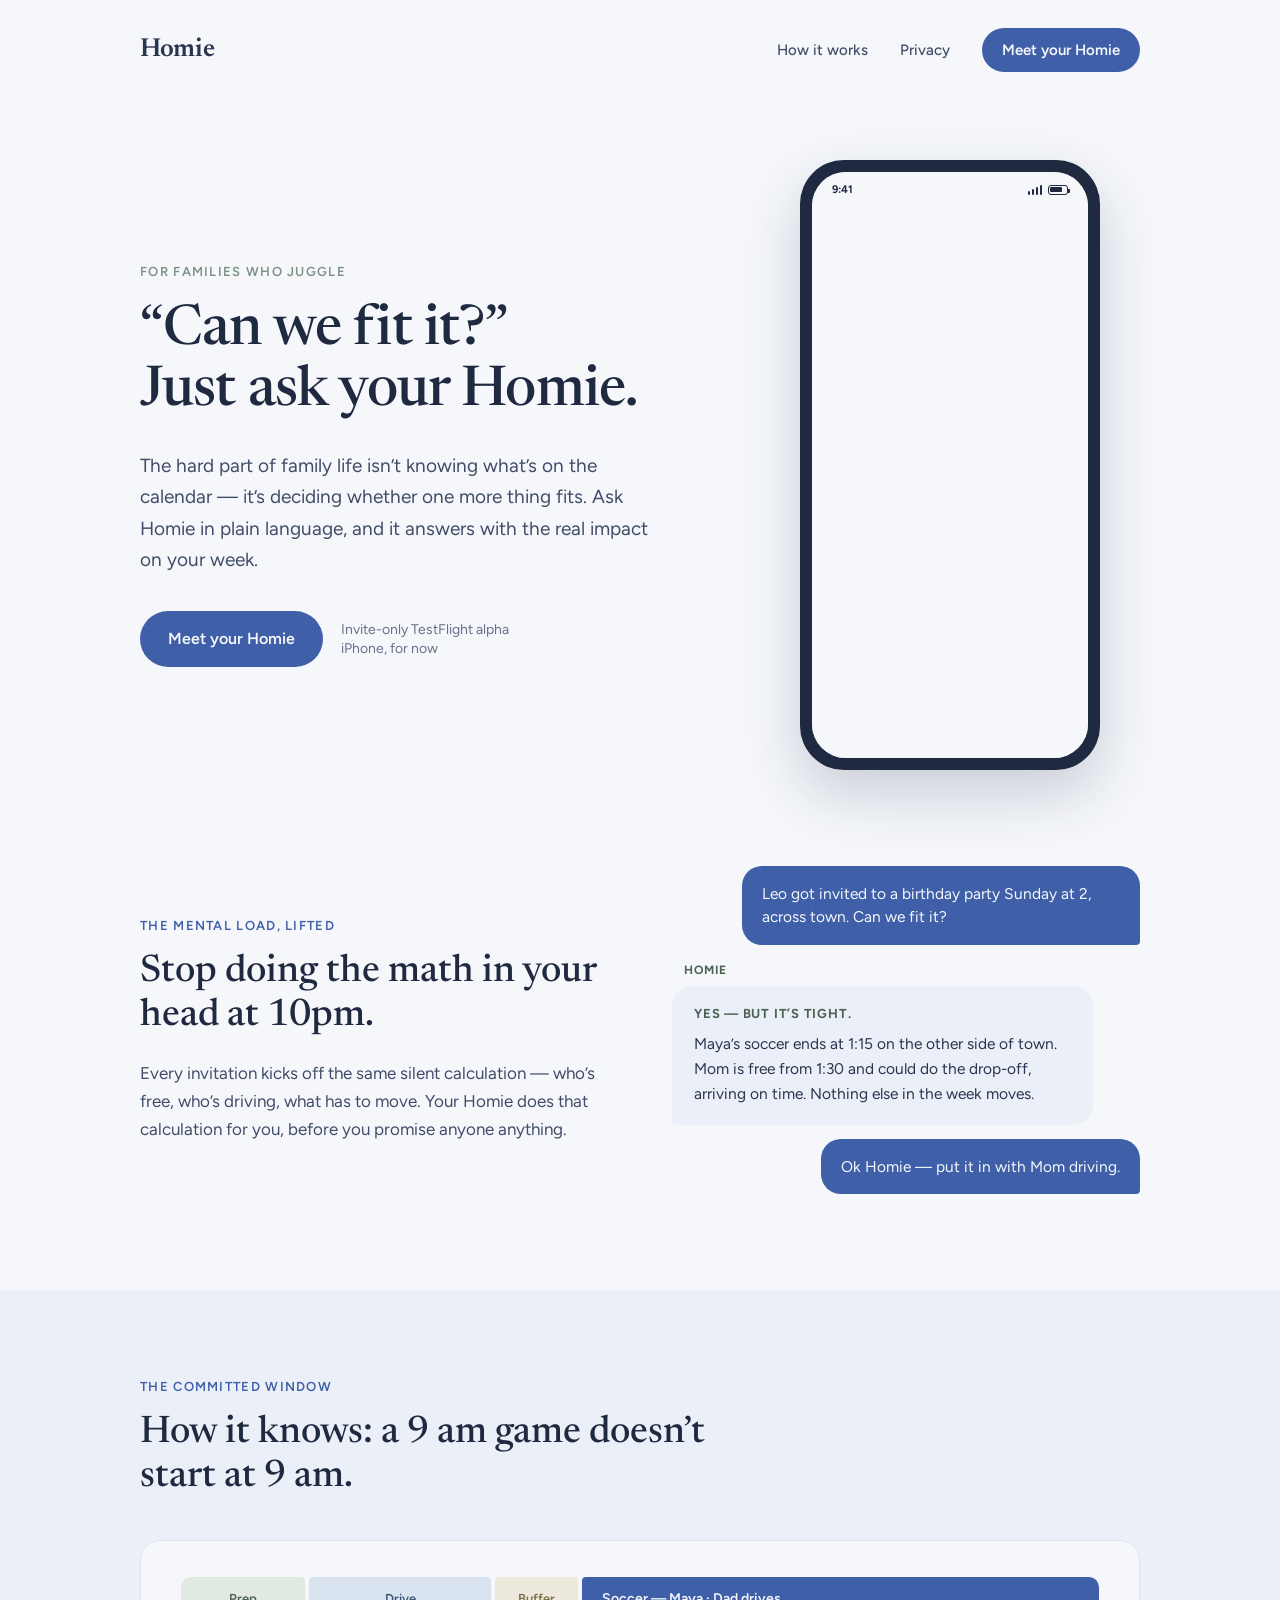
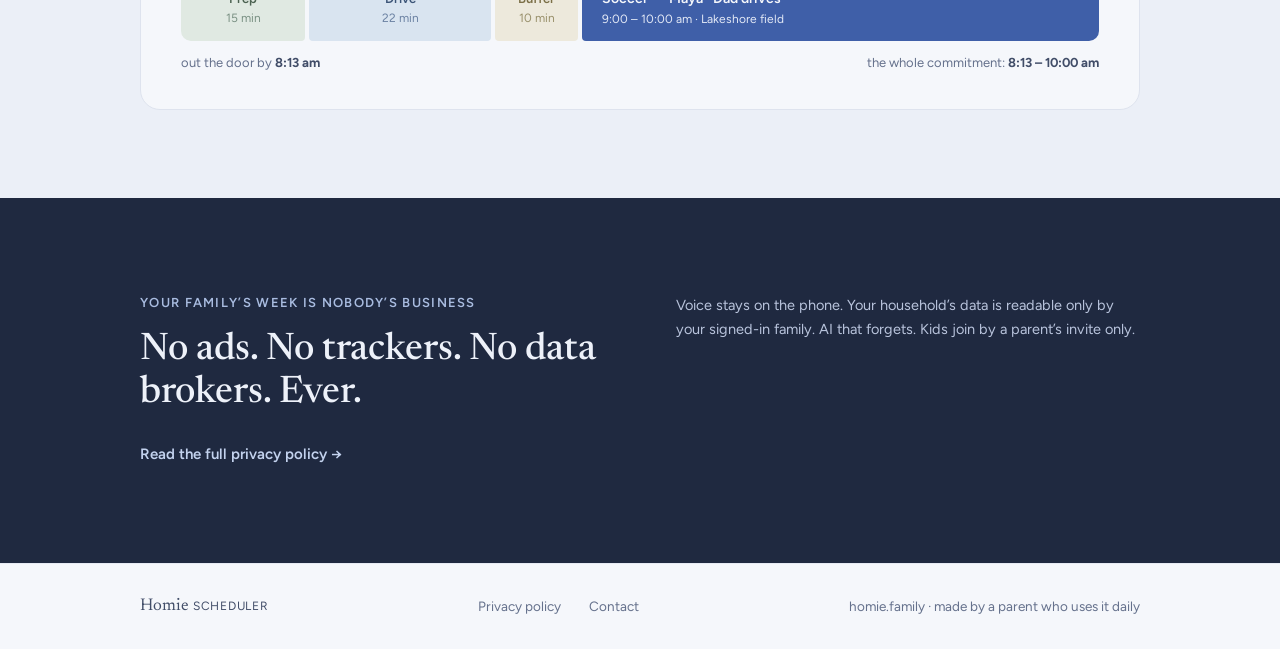
==== index.html @ c9058cca "Wordmark just 'Homie'; committed-window times get am + natural copy Co-Authored-By: Claude Fable 5 <" ====
<!DOCTYPE html>
<html lang="en">
<head>
<meta charset="utf-8">
<meta name="viewport" content="width=device-width, initial-scale=1">
<title>Homie Scheduler — the family calendar that knows how long it actually takes</title>
<meta name="description" content="Homie turns 'soccer Saturday 9am' into the whole commitment — prep, travel, arrival — and answers 'can we fit it?' before you promise. Just ask your Homie. Invite-only iPhone alpha.">
<meta property="og:type" content="website">
<meta property="og:url" content="https://homie.family/">
<meta property="og:title" content="Homie Scheduler — the family calendar that knows how long it actually takes">
<meta property="og:description" content="Just ask your Homie 'can we fit it?' in plain language and get the real impact on your week. No ads, no trackers — a family scheduler built by a parent who uses it daily.">
<meta property="og:site_name" content="Homie Scheduler">
<meta name="twitter:card" content="summary">
<link rel="stylesheet" href="styles.css">
</head>
<body>

<nav class="wrap nav">
  <div class="wordmark"><span class="homie">Homie</span></div>
  <div class="nav-links">
    <a class="nav-anchor" href="#how">How it works</a>
    <a class="nav-anchor" href="#privacy">Privacy</a>
    <!-- INVITE-CTA: when the public TestFlight link exists, swap this href
         and the hero's (2 total) for the TestFlight URL. -->
    <a class="btn sm" href="mailto:homie.family@protonmail.com?subject=Homie%20Scheduler%20invite%20request">Meet your Homie</a>
  </div>
</nav>

<header class="wrap hero">
  <div>
    <p class="eyebrow">For families who juggle</p>
    <h1>“Can we fit it?”<br>Just ask your Homie.</h1>
    <p class="lead">The hard part of family life isn’t knowing what’s on the calendar — it’s deciding whether one more thing fits. Ask Homie in plain language, and it answers with the real impact on your week.</p>
    <div class="cta-row">
      <!-- INVITE-CTA -->
      <a class="btn" href="mailto:homie.family@protonmail.com?subject=Homie%20Scheduler%20invite%20request">Meet your Homie</a>
      <span class="cta-note">Invite-only TestFlight alpha<br>iPhone, for now</span>
    </div>
  </div>
  <div class="phone-slot">
    <div class="phone">
      <div class="phone-screen">
        <div class="app-mock walk" role="img" aria-label="A short looping walkthrough of the Homie app: scrolling the week's plans, spotting a conflict where two kids need an adult at the same time and reassigning coverage, then asking &ldquo;can we fit it?&rdquo; and getting a yes with the two changes it would take.">
          <div class="am-status">
            <span>9:41</span>
            <span class="am-status-right">
              <span class="am-sig"><i></i><i></i><i></i><i></i></span>
              <span class="am-batt"></span>
            </span>
          </div>

          <div class="am-stage">
            <!-- Screen 1 · Plans · scroll the week -->
            <div class="am-screen s1">
              <div class="am-header">Plans</div>
              <div class="am-roster">
                <span class="am-chip all">All</span>
                <span class="am-chip" style="background:var(--terra-600)">Ma</span>
                <span class="am-chip" style="background:var(--sand-600)">Le</span>
                <span class="am-chip" style="background:var(--sky-600)">Mo</span>
                <span class="am-chip" style="background:var(--sage-600)">Da</span>
              </div>
              <div class="am-tabs">
                <span class="am-tab on">Agenda</span>
                <span class="am-tab">Lanes</span>
                <span class="am-tab">Week</span>
                <span class="am-tab">Month</span>
              </div>
              <div class="am-feed">
                <div class="am-scroll">
                  <div class="am-day">SAT · TODAY</div>
                  <span class="am-pill">Dad free 8:00 – 12:00</span>
                  <div class="am-card">
                    <div class="am-card-top">
                      <span class="am-card-title">Soccer — Maya</span>
                      <span class="am-must">MUST</span>
                    </div>
                    <div class="am-meta">9:00 – 10:00 AM · Lakeshore field · Dad drives</div>
                    <div class="am-winbar"><i class="s-pre"></i><i class="s-drv"></i><i class="s-buf"></i><i class="s-evt"></i></div>
                    <div class="am-wintimes"><span>8:13</span><span>10:00</span></div>
                    <div class="am-leave">Leave <strong>8:13</strong> · 22 min drive · arrive by 8:45</div>
                  </div>
                  <div class="am-ev"><span class="t">4:00 PM</span><span class="n">Piano — Leo</span></div>
                  <div class="am-day">SUN</div>
                  <div class="am-ev"><span class="t">10:00 AM</span><span class="n">Farmers market</span></div>
                  <div class="am-ev"><span class="t">6:00 PM</span><span class="n">Family dinner</span></div>
                  <div class="am-day">MON</div>
                  <div class="am-ev"><span class="t">3:30 PM</span><span class="n">Dentist — Maya</span></div>
                  <div class="am-ev"><span class="t">5:30 PM</span><span class="n">Swim — Leo</span></div>
                  <div class="am-day">TUE</div>
                  <div class="am-ev"><span class="t">8:00 AM</span><span class="n">Early drop-off — Leo</span></div>
                  <div class="am-ev"><span class="t">7:00 PM</span><span class="n">Book club — Mom</span></div>
                  <div class="am-day">WED</div>
                  <div class="am-ev"><span class="t">4:30 PM</span><span class="n">Guitar — Maya</span></div>
                </div>
              </div>
              <div class="am-nav">
                <div class="am-navitem on"><span class="ic">▦</span>Plans</div>
                <div class="am-navitem"><span class="ic">◴</span>Schedule</div>
                <div class="am-navitem"><span class="ic">⌂</span>Home</div>
              </div>
            </div>

            <!-- Screen 2 · Plans · conflict resolution -->
            <div class="am-screen s2">
              <div class="am-header">Plans</div>
              <div class="am-roster">
                <span class="am-chip all">All</span>
                <span class="am-chip" style="background:var(--terra-600)">Ma</span>
                <span class="am-chip" style="background:var(--sand-600)">Le</span>
                <span class="am-chip" style="background:var(--sky-600)">Mo</span>
                <span class="am-chip" style="background:var(--sage-600)">Da</span>
              </div>
              <div class="am-tabs">
                <span class="am-tab on">Agenda</span>
                <span class="am-tab">Lanes</span>
                <span class="am-tab">Week</span>
                <span class="am-tab">Month</span>
              </div>
              <div class="am-feed">
                <div class="am-day">MON</div>
                <div class="am-conflict">
                  <div class="amc-row">
                    <span class="amc-head">⚠ 1 conflict</span>
                    <span class="amc-kind">Not enough adults</span>
                  </div>
                  <div class="amc-sub">
                    <span class="amc-dots"><i style="background:var(--terra-600)"></i><i style="background:var(--sand-600)"></i></span>
                    <span class="amc-time">3:30 – 4:30 PM</span>
                    <span class="amc-chev">›</span>
                  </div>
                  <div class="fb">
                    <div class="fb-item">
                      <div class="fb-name"><i class="fb-dot" style="background:var(--terra-600)"></i>Dentist · Maya<span class="fb-t">3:30–4:30</span></div>
                      <div class="fb-track"><i class="fb-prep"></i><i class="fb-trav"></i><i class="fb-evt"></i><i class="fb-sp"></i><span class="fb-band"></span></div>
                    </div>
                    <div class="fb-item">
                      <div class="fb-name"><i class="fb-dot" style="background:var(--sand-600)"></i>Swim · Leo<span class="fb-t">3:30–4:30</span></div>
                      <div class="fb-track"><i class="fb-prep"></i><i class="fb-trav"></i><i class="fb-evt"></i><i class="fb-sp"></i><span class="fb-band"></span></div>
                    </div>
                    <div class="fb-legend">
                      <span><i class="k k-prep"></i>prep</span>
                      <span><i class="k k-trav"></i>travel</span>
                      <span><i class="k k-evt"></i>event</span>
                      <span><i class="k k-ovl"></i>overlap</span>
                    </div>
                  </div>
                </div>
              </div>
              <div class="am-nav">
                <div class="am-navitem on"><span class="ic">▦</span>Plans</div>
                <div class="am-navitem"><span class="ic">◴</span>Schedule</div>
                <div class="am-navitem"><span class="ic">⌂</span>Home</div>
              </div>
              <!-- resolution sheet slides up over the day -->
              <div class="am-dim"></div>
              <div class="am-sheet">
                <div class="ash-grip"></div>
                <div class="ash-dots"><i style="background:var(--terra-600)"></i><i style="background:var(--sand-600)"></i></div>
                <div class="ash-title">No adult free for Leo</div>
                <div class="ash-sub">Dentist + Swim · 3:30 PM – 4:30 PM</div>
                <div class="ash-cov">“Swim” covered by</div>
                <div class="ash-chips">
                  <span class="ash-chip chosen">Mom</span>
                  <span class="ash-chip">Dad</span>
                  <span class="ash-chip">Extra help</span>
                </div>
              </div>
            </div>

            <!-- Screen 3 · Schedule · can we fit it? -->
            <div class="am-screen s3">
              <div class="am-header">Schedule</div>
              <div class="am-feed am-ask">
                <div class="ask-quote">“Can we fit camping Aug 12–15?”</div>
                <div class="ask-check ac1">
                  <div class="ask-kicker">Here’s what I’m checking</div>
                  <div class="ask-line"><span class="ai">🗓</span> Wed, Aug 12 – Sat, Aug 15 · 4 days</div>
                  <div class="ask-line"><span class="ai">👤</span> Whole family</div>
                  <div class="ask-line"><span class="ai">📍</span> Pinewood campground</div>
                </div>
                <div class="ask-verdict ac2">
                  <div class="ask-vhead">Can we fit this?</div>
                  <div class="ask-vans">Yes — if 2 things give</div>
                  <div class="ask-r">
                    <span class="ask-rl">⚠ Swim — Leo · Thu</span>
                    <span class="ask-c chosen">Skip it Thu</span>
                  </div>
                  <div class="ask-r">
                    <span class="ask-rl">⚠ Dentist — Maya · Fri</span>
                    <span class="ask-c chosen">Move to 9:00 AM</span>
                  </div>
                </div>
                <div class="ask-btn ac3">Add to Plans + 2 changes</div>
              </div>
              <div class="am-nav">
                <div class="am-navitem"><span class="ic">▦</span>Plans</div>
                <div class="am-navitem on"><span class="ic">◴</span>Schedule</div>
                <div class="am-navitem"><span class="ic">⌂</span>Home</div>
              </div>
            </div>
          </div>
        </div>
      </div>
    </div>
  </div>
</header>

<section id="how" class="wrap how">
  <div>
    <p class="eyebrow">The mental load, lifted</p>
    <h2>Stop doing the math in your head at 10pm.</h2>
    <p class="body">Every invitation kicks off the same silent calculation — who’s free, who’s driving, what has to move. Your Homie does that calculation for you, before you promise anyone anything.</p>
  </div>
  <div class="chat" aria-label="Example conversation with Homie">
    <div class="bubble-user">Leo got invited to a birthday party Sunday at 2, across town. Can we fit it?</div>
    <div class="chat-name">Homie</div>
    <div class="bubble-homie">
      <strong class="verdict">Yes — but it’s tight.</strong>
      Maya’s soccer ends at 1:15 on the other side of town. Mom is free from 1:30 and could do the drop-off, arriving on time. Nothing else in the week moves.
    </div>
    <div class="bubble-user">Ok Homie — put it in with Mom driving.</div>
  </div>
</section>

<section class="window-section">
  <div class="wrap">
    <p class="eyebrow">The committed window</p>
    <h2>How it knows: a 9 am game doesn’t start at 9 am.</h2>
    <div class="window-panel">
      <div class="window-bar" role="img" aria-label="A 9 am soccer game shown as its whole commitment: 15 minutes of prep, a 22-minute drive, a 10-minute buffer, then the game itself from 9 to 10 am.">
        <div class="seg seg-prep"><span class="t">Prep</span><span class="s">15 min</span></div>
        <div class="seg seg-drive"><span class="t">Drive</span><span class="s">22 min</span></div>
        <div class="seg seg-buffer"><span class="t">Buffer</span><span class="s">10 min</span></div>
        <div class="seg seg-event"><span class="t">Soccer — Maya · Dad drives</span><span class="s">9:00 – 10:00 am · Lakeshore field</span></div>
      </div>
      <div class="window-caption">
        <span>out the door by <strong>8:13 am</strong></span>
        <span>the whole commitment: <strong>8:13 – 10:00 am</strong></span>
      </div>
    </div>
  </div>
</section>

<section id="privacy" class="privacy-section">
  <div class="wrap privacy-grid">
    <div>
      <p class="eyebrow">Your family’s week is nobody’s business</p>
      <h2>No ads. No trackers. No data brokers. Ever.</h2>
      <a class="privacy-link" href="https://privacy.homie.family/">Read the full privacy policy →</a>
    </div>
    <div class="privacy-body">Voice stays on the phone. Your household’s data is readable only by your signed-in family. AI that forgets. Kids join by a parent’s invite only.</div>
  </div>
</section>

<footer>
  <div class="wrap footer-row">
    <span class="footer-mark">Homie <span>Scheduler</span></span>
    <div class="footer-links">
      <a href="https://privacy.homie.family/">Privacy policy</a>
      <a href="mailto:homie.family@protonmail.com">Contact</a>
    </div>
    <span>homie.family · made by a parent who uses it daily</span>
  </div>
</footer>

</body>
</html>
---- styles.css ----
/* Homie Scheduler — homie.family
   Tokens are authoritative from design_handoff_homie (tokens_*.css). */

@import url("https://fonts.googleapis.com/css2?family=Newsreader:ital,opsz,wght@0,6..72,400;0,6..72,500;0,6..72,600;1,6..72,400&family=Figtree:wght@400;500;600;700&display=swap");

:root {
  /* Cornflower palette (theme_cornflower.css, owner pick 2026-07-17) —
     variable names kept from the warm system (terra=accent, etc.). */
  /* Neutrals */
  --cream-50: #F5F7FB;
  --cream-100: #FFFFFF;
  --cream-200: #E9EDF5;
  --cream-300: #EDE9DC;
  /* Ink */
  --ink-900: #1F2940;
  --ink-800: #2B3550;
  --ink-600: #414D68;
  --ink-400: #65718C;
  /* Accent (cornflower) */
  --terra-600: #2E4A8C;
  --terra-500: #3F5FA8;
  --terra-200: #E3E9F6;
  /* Support tints */
  --sage-600: #4C6252;
  --sage-400: #7A9184;
  --sage-200: #E0E9E2;
  --sage-eyebrow: #7A9184;
  --sky-600: #3D5578;
  --sky-400: #6C82A3;
  --sky-200: #D9E4F0;
  --sand-600: #7C7048;
  --sand-400: #99906B;
  /* Borders */
  --line: #DEE3EE;
  --line-soft: #E6EAF3;
  /* Inverse */
  --inv-bg: #1F2940;
  --inv-heading: #EDF1F9;
  --inv-body: #B9C4DC;
  --inv-accent: #A9BCE0;
  --inv-link: #C3D2EE;
  /* Semantic */
  --surface-page: var(--cream-50);
  --surface-section: #EBEFF7;
  --surface-inverse: var(--inv-bg);
  --text-heading: var(--ink-900);
  --text-body: var(--ink-600);
  --text-strong: var(--ink-800);
  --text-muted: var(--ink-400);
  --accent: var(--terra-500);
  --accent-hover: var(--terra-600);
  --on-accent: #F5F7FB;
  --border: var(--line);
  --selection: #DCE4F4;
  --shadow-device: 0 24px 60px rgba(31, 41, 64, 0.20);
  /* Layout */
  --content-max: 1080px;
  --section-pad-x: 40px;
  /* Type */
  --font-display: 'Newsreader', Georgia, serif;
  --font-body: 'Figtree', -apple-system, BlinkMacSystemFont, sans-serif;
  --text-display: 500 56px/1.08 var(--font-display);
  --text-h2: 500 38px/1.15 var(--font-display);
  --text-lead: 400 19px/1.65 var(--font-body);
  --text-body-lg: 400 17px/1.65 var(--font-body);
  --text-eyebrow: 600 13px/1.4 var(--font-body);
  --tracking-eyebrow: 0.1em;
  --tracking-display: -0.015em;
  /* Radii */
  --radius-pill: 999px;
  --radius-panel: 20px;
  --radius-device: 44px;
}

* { box-sizing: border-box; }
::selection { background: var(--selection); }

body {
  margin: 0;
  background: var(--surface-page);
  font: 400 15.5px/1.6 var(--font-body);
  color: var(--text-body);
  -webkit-font-smoothing: antialiased;
}

a { color: var(--accent); text-decoration: none; }
a:hover { color: var(--accent-hover); text-decoration: underline; }

.wrap { max-width: var(--content-max); margin: 0 auto; padding: 0 var(--section-pad-x); }

.eyebrow {
  font: var(--text-eyebrow);
  letter-spacing: var(--tracking-eyebrow);
  text-transform: uppercase;
  margin: 0 0 16px;
}

.btn {
  display: inline-block;
  background: var(--accent);
  color: var(--on-accent);
  padding: 15px 28px;
  border-radius: var(--radius-pill);
  font-weight: 600;
  font-size: 16px;
  text-decoration: none;
}
.btn:hover { background: var(--accent-hover); color: var(--on-accent); text-decoration: none; }
.btn.sm { padding: 10px 20px; font-size: 15px; }

/* ── Nav ── */
.nav { display: flex; align-items: center; justify-content: space-between; padding-top: 28px; gap: 16px; }
.wordmark { display: flex; align-items: baseline; gap: 10px; }
.wordmark .homie { font: 600 26px var(--font-display); color: var(--text-strong); letter-spacing: -0.01em; }
.wordmark .scheduler { font-size: 13px; color: var(--text-muted); letter-spacing: 0.06em; text-transform: uppercase; }
.nav-links { display: flex; align-items: center; gap: 32px; font-size: 15px; font-weight: 500; }
.nav-links a { color: var(--text-body); }
.nav-links a.btn { color: var(--on-accent); }

/* ── Hero ── */
.hero {
  display: grid;
  grid-template-columns: 1fr 380px;
  gap: 64px;
  align-items: center;
  padding-top: 88px;
  padding-bottom: 96px;
}
.hero h1 { margin: 0; font: var(--text-display); letter-spacing: var(--tracking-display); color: var(--text-heading); text-wrap: pretty; }
.hero .lead { margin: 28px 0 0; font: var(--text-lead); max-width: 520px; text-wrap: pretty; }
.hero .eyebrow { margin-bottom: 20px; color: var(--sage-eyebrow); }
.cta-row { display: flex; align-items: center; gap: 18px; margin-top: 36px; }
.cta-note { font-size: 14px; color: var(--text-muted); line-height: 1.4; }
.phone-slot { display: flex; justify-content: center; }
.phone {
  width: 300px; height: 610px;
  background: var(--ink-900);
  border-radius: var(--radius-device);
  padding: 12px;
  box-shadow: var(--shadow-device);
}
.phone-screen {
  width: 100%; height: 100%;
  border-radius: 34px;
  background: var(--surface-page);
  overflow: hidden;
}

/* ── In-app mockup (hero phone) — fictional demo data, no gated tabs ── */
.app-mock {
  width: 100%; height: 100%;
  display: flex; flex-direction: column;
  background: var(--surface-page);
  font-family: var(--font-body);
  color: var(--text-heading);
  overflow: hidden;
  -webkit-user-select: none; user-select: none;
}
.am-status {
  display: flex; align-items: center; justify-content: space-between;
  padding: 9px 20px 3px; font-size: 11px; font-weight: 700;
}
.am-status-right { display: inline-flex; align-items: center; gap: 6px; }
.am-sig { display: inline-flex; align-items: flex-end; gap: 1.5px; height: 10px; }
.am-sig i { width: 2.5px; background: var(--text-heading); border-radius: 1px; }
.am-sig i:nth-child(1) { height: 4px; }
.am-sig i:nth-child(2) { height: 6px; }
.am-sig i:nth-child(3) { height: 8px; }
.am-sig i:nth-child(4) { height: 10px; }
.am-batt {
  width: 20px; height: 10px; border: 1.4px solid var(--text-heading);
  border-radius: 3px; position: relative; display: inline-block;
}
.am-batt::before {
  content: ""; position: absolute; left: 1.4px; top: 1.4px; bottom: 1.4px;
  width: 12px; background: var(--text-heading); border-radius: 1px;
}
.am-batt::after {
  content: ""; position: absolute; right: -3px; top: 3px; width: 2px; height: 4px;
  background: var(--text-heading); border-radius: 0 1px 1px 0;
}
.am-header {
  text-align: center; font-weight: 700; font-size: 15px; padding: 2px 0 9px;
  border-bottom: 1px solid var(--line-soft);
}
.am-roster { display: flex; gap: 6px; padding: 9px 12px 5px; align-items: center; }
.am-chip {
  width: 24px; height: 24px; border-radius: 50%;
  display: flex; align-items: center; justify-content: center;
  font-size: 9px; font-weight: 700; color: #fff; flex: none;
}
.am-chip.all { width: auto; padding: 0 11px; border-radius: 999px; background: var(--accent); }
.am-tabs { display: flex; gap: 6px; padding: 3px 12px 10px; }
.am-tab {
  flex: 1; text-align: center; font-size: 10.5px; font-weight: 600; padding: 7px 0;
  border-radius: 8px; background: var(--surface-section); color: var(--text-body);
}
.am-tab.on { background: var(--accent); color: var(--on-accent); }
.am-feed { flex: 1; background: var(--surface-section); padding: 12px; overflow: hidden; }
.am-day {
  font-size: 10.5px; font-weight: 800; letter-spacing: 0.06em;
  color: var(--accent); padding: 2px 2px 8px;
}
.am-pill {
  font-size: 10px; font-weight: 600; padding: 6px 10px; border-radius: 999px;
  display: inline-block; background: var(--sage-200); color: var(--sage-600);
}
.am-card {
  background: var(--cream-100); border-radius: 12px; padding: 12px;
  border-left: 3px solid var(--accent); box-shadow: 0 6px 16px rgba(31, 41, 64, 0.06);
  margin-top: 10px;
}
.am-card-top { display: flex; align-items: center; justify-content: space-between; gap: 8px; }
.am-card-title { font-size: 13px; font-weight: 700; }
.am-must {
  font-size: 8.5px; font-weight: 800; letter-spacing: 0.04em; color: #fff;
  background: var(--accent); padding: 3px 7px; border-radius: 6px; flex: none;
}
.am-meta { font-size: 10.5px; color: var(--text-muted); margin-top: 3px; }
.am-winbar {
  display: flex; height: 8px; border-radius: 4px; overflow: hidden;
  margin: 10px 0 5px; background: var(--line-soft);
}
.am-winbar i { display: block; height: 100%; }
.am-winbar .s-pre { flex: 15; background: var(--sky-200); }
.am-winbar .s-drv { flex: 22; background: var(--sky-400); }
.am-winbar .s-buf { flex: 10; background: var(--line); }
.am-winbar .s-evt { flex: 60; background: var(--accent); }
.am-wintimes { display: flex; justify-content: space-between; font-size: 9.5px; color: var(--text-muted); }
.am-leave { font-size: 10.5px; color: var(--text-body); margin-top: 6px; }
.am-leave strong { color: var(--text-heading); }
.am-learn { font-size: 10.5px; color: var(--text-body); margin-top: 11px; }
.am-learn-chips { display: flex; gap: 5px; flex-wrap: wrap; margin-top: 6px; }
.am-lc {
  font-size: 10px; font-weight: 600; padding: 5px 9px; border-radius: 999px;
  background: var(--surface-section); color: var(--text-body);
}
.am-nav {
  display: flex; justify-content: space-around; align-items: flex-start;
  padding: 8px 0 11px; border-top: 1px solid var(--line-soft); background: var(--surface-page);
}
.am-navitem { font-size: 9px; font-weight: 600; color: var(--text-muted); text-align: center; }
.am-navitem .ic { display: block; font-size: 15px; line-height: 1; margin-bottom: 3px; }
.am-navitem.on { color: var(--accent); }

/* ── Walkthrough loop (status bar + nav stay put; screens cross-fade) ── */
.walk { --walk-dur: 22s; }
.am-stage { position: relative; flex: 1; overflow: hidden; }
.am-screen {
  position: absolute; inset: 0; opacity: 0;
  display: flex; flex-direction: column;
  animation: var(--walk-dur) linear infinite;
}
.s1 { animation-name: s1fade; }
.s2 { animation-name: s2fade; }
.s3 { animation-name: s3fade; }
@keyframes s1fade { 0%,30% { opacity: 1 } 33%,97% { opacity: 0 } 100% { opacity: 1 } }
@keyframes s2fade { 0%,30% { opacity: 0 } 33%,63% { opacity: 1 } 66%,100% { opacity: 0 } }
@keyframes s3fade { 0%,63% { opacity: 0 } 66%,97% { opacity: 1 } 100% { opacity: 0 } }

/* Screen 1 auto-scrolls through the week */
.am-scroll { animation: s1scroll var(--walk-dur) ease-in-out infinite; }
@keyframes s1scroll {
  0%,8% { transform: translateY(0) }
  30%,33% { transform: translateY(-172px) }
  34%,100% { transform: translateY(0) }
}

/* Compact event rows (the filler the feed scrolls past) */
.am-ev { display: flex; gap: 8px; align-items: baseline; padding: 9px 2px; border-bottom: 1px solid var(--line-soft); }
.am-ev .t { font-size: 10.5px; color: var(--text-muted); width: 54px; flex: none; }
.am-ev .n { font-size: 12px; font-weight: 600; color: var(--text-heading); }

/* ── Screen 2 · conflict resolution ── */
.am-conflict {
  margin-top: 8px; border-radius: 12px; padding: 10px 11px 12px;
  background: rgba(178, 58, 46, 0.07); border: 1px solid rgba(178, 58, 46, 0.28);
}
.amc-row { display: flex; align-items: center; gap: 8px; }
.amc-head { font-size: 11px; font-weight: 800; color: #B23A2E; }
.amc-kind { font-size: 11px; font-weight: 700; color: #B23A2E; }
.amc-sub { display: flex; align-items: center; gap: 7px; margin-top: 5px; }
.amc-dots { display: inline-flex; }
.amc-dots i { width: 15px; height: 15px; border-radius: 50%; border: 1.5px solid var(--cream-100); margin-left: -4px; }
.amc-dots i:first-child { margin-left: 0; }
.amc-time { font-size: 10.5px; color: var(--text-body); }
.amc-chev { margin-left: auto; font-size: 14px; color: var(--text-muted); }

/* FootprintBars — the "conflict is geometry" diagram */
.fb { margin-top: 11px; }
.fb-item { margin-bottom: 8px; }
.fb-name { display: flex; align-items: center; gap: 5px; font-size: 9.5px; font-weight: 700; color: var(--text-strong); margin-bottom: 3px; }
.fb-dot { width: 8px; height: 8px; border-radius: 50%; flex: none; }
.fb-t { margin-left: auto; font-weight: 500; color: var(--text-muted); font-size: 9px; }
.fb-track { position: relative; display: flex; height: 11px; border-radius: 3px; overflow: visible; }
.fb-track > i { display: block; height: 100%; }
.fb-track > i:first-child { border-radius: 3px 0 0 3px; }
.fb-prep { flex: 15; background: #E0E9E2; }
.fb-trav { flex: 20; background: #D9E4F0; }
.fb-evt  { flex: 55; background: var(--accent); }
.fb-sp   { flex: 10; background: transparent; }
.fb-band {
  position: absolute; left: 35%; width: 55%; top: -3px; bottom: -3px;
  background: rgba(178, 58, 46, 0.16);
  border-left: 1.5px solid #B23A2E; border-right: 1.5px solid #B23A2E;
}
.fb-legend { display: flex; gap: 10px; margin-top: 7px; font-size: 8.5px; color: var(--text-muted); }
.fb-legend span { display: inline-flex; align-items: center; gap: 3px; }
.fb-legend .k { width: 9px; height: 9px; border-radius: 2px; display: inline-block; }
.k-prep { background: #E0E9E2; }
.k-trav { background: #D9E4F0; }
.k-evt  { background: var(--accent); }
.k-ovl  { background: rgba(178, 58, 46, 0.18); border: 1.5px solid #B23A2E; }

/* the resolution sheet (dispatcher) that slides up */
.am-dim {
  position: absolute; inset: 0; background: rgba(31, 41, 64, 0.32); opacity: 0;
  animation: dimIn var(--walk-dur) ease-out infinite;
}
.am-sheet {
  position: absolute; left: 0; right: 0; bottom: 0;
  background: var(--cream-100); border-radius: 20px 20px 0 0; padding: 8px 16px 18px;
  box-shadow: 0 -12px 30px rgba(31, 41, 64, 0.18);
  transform: translateY(112%);
  animation: sheetUp var(--walk-dur) cubic-bezier(.22,.61,.36,1) infinite;
}
.ash-grip { width: 34px; height: 4px; border-radius: 999px; background: var(--line); margin: 0 auto 12px; }
.ash-dots { display: inline-flex; margin-bottom: 8px; }
.ash-dots i { width: 18px; height: 18px; border-radius: 50%; border: 2px solid var(--cream-100); margin-left: -5px; }
.ash-dots i:first-child { margin-left: 0; }
.ash-title { font-size: 14px; font-weight: 700; color: var(--text-heading); }
.ash-sub { font-size: 10.5px; color: var(--text-muted); margin-top: 2px; }
.ash-cov { font-size: 10.5px; color: var(--text-body); margin-top: 13px; }
.ash-cov::before { content: ""; }
.ash-chips { display: flex; gap: 6px; margin-top: 7px; }
.ash-chip {
  font-size: 10.5px; font-weight: 600; padding: 7px 12px; border-radius: 999px;
  background: var(--surface-section); color: var(--text-body); border: 1px solid var(--line-soft);
}
.ash-chip.chosen {
  animation: chipChosen var(--walk-dur) ease-out infinite;
}
@keyframes sheetUp {
  0%,38% { transform: translateY(112%) }
  44%,63% { transform: translateY(0) }
  66%,100% { transform: translateY(112%) }
}
@keyframes dimIn {
  0%,38% { opacity: 0 } 44%,63% { opacity: 1 } 66%,100% { opacity: 0 }
}
@keyframes chipChosen {
  0%,52% { background: var(--surface-section); color: var(--text-body); border-color: var(--line-soft); }
  56%,100% { background: var(--sage-600); color: #fff; border-color: var(--sage-600); }
}

/* ── Screen 3 · "Can we fit it?" verdict ── */
.am-ask { background: var(--cream-100); padding: 14px 12px; }
.ask-quote { font-size: 12px; font-style: italic; color: var(--text-body); margin-bottom: 12px; }
.ask-check {
  background: var(--terra-200); border: 1px solid var(--accent); border-radius: 12px;
  padding: 11px 12px; animation: askIn1 var(--walk-dur) ease-out infinite;
}
.ask-kicker { font-size: 8.5px; font-weight: 800; letter-spacing: 0.08em; text-transform: uppercase; color: var(--accent); margin-bottom: 7px; }
.ask-line { font-size: 11px; color: var(--text-strong); padding: 2px 0; }
.ask-line .ai { font-size: 11px; }
.ask-verdict {
  margin-top: 11px; background: var(--cream-100); border: 1px solid var(--line-soft); border-radius: 12px;
  padding: 12px; box-shadow: 0 6px 16px rgba(31, 41, 64, 0.06);
  animation: askIn2 var(--walk-dur) ease-out infinite;
}
.ask-vhead { font-size: 10px; font-weight: 700; letter-spacing: 0.03em; text-transform: uppercase; color: var(--text-muted); }
.ask-vans { font-size: 15px; font-weight: 700; color: #B5833C; margin: 4px 0 10px; }
.ask-r { display: flex; align-items: center; gap: 8px; margin-top: 7px; }
.ask-rl { font-size: 10.5px; color: var(--text-body); flex: 1; }
.ask-c {
  font-size: 10px; font-weight: 600; padding: 5px 9px; border-radius: 999px; flex: none;
  background: var(--surface-section); color: var(--text-body); border: 1px solid var(--line-soft);
}
.ask-c.chosen { background: var(--accent); color: var(--on-accent); border-color: var(--accent); }
.ask-btn {
  margin-top: 13px; text-align: center; font-size: 12px; font-weight: 700;
  color: var(--on-accent); background: var(--accent); border-radius: 999px; padding: 11px 0;
  animation: askIn3 var(--walk-dur) ease-out infinite;
}
@keyframes askIn1 { 0%,67% { opacity: 0; transform: translateY(6px) } 70%,100% { opacity: 1; transform: none } }
@keyframes askIn2 { 0%,73% { opacity: 0; transform: translateY(6px) } 76%,100% { opacity: 1; transform: none } }
@keyframes askIn3 { 0%,79% { opacity: 0; transform: translateY(8px) } 82%,100% { opacity: 1; transform: none } }

@media (prefers-reduced-motion: reduce) {
  .am-screen, .am-scroll, .am-dim, .am-sheet, .ash-chip.chosen,
  .ask-check, .ask-verdict, .ask-btn { animation: none !important; }
  .s1 { opacity: 1 !important; }
  .s2, .s3 { display: none !important; }
}

/* ── How it works ── */
.how {
  display: grid;
  grid-template-columns: 1fr 1fr;
  gap: 64px;
  align-items: center;
  padding-bottom: 96px;
}
.how .eyebrow { color: var(--accent); }
.how h2 { margin: 0; font: var(--text-h2); color: var(--text-heading); text-wrap: pretty; }
.how .body { margin: 20px 0 0; font: var(--text-body-lg); text-wrap: pretty; }
.chat { display: flex; flex-direction: column; gap: 14px; }
.bubble-user {
  align-self: flex-end; max-width: 85%;
  background: var(--accent); color: var(--on-accent);
  border-radius: 20px 20px 4px 20px;
  padding: 16px 20px;
  font-size: 15.5px; line-height: 1.5;
}
.chat-name {
  align-self: flex-start;
  margin: 2px 0 -8px 12px;
  font-size: 12px; letter-spacing: 0.08em; text-transform: uppercase;
  font-weight: 700; color: var(--sage-600);
}
.bubble-homie {
  align-self: flex-start; max-width: 90%;
  background: var(--surface-section);
  border-radius: 20px 20px 20px 4px;
  padding: 18px 22px;
  font-size: 15.5px; line-height: 1.6;
  color: var(--text-strong);
}
.bubble-homie .verdict {
  display: block; color: var(--sage-600);
  font-size: 13px; letter-spacing: 0.06em; text-transform: uppercase;
  margin-bottom: 8px; font-weight: 700;
}

/* ── Committed window ── */
.window-section { background: var(--surface-section); padding: 88px 0; }
.window-section .eyebrow { color: var(--accent); }
.window-section h2 { margin: 0; font: var(--text-h2); color: var(--text-heading); max-width: 640px; text-wrap: pretty; }
.window-panel {
  margin-top: 40px;
  background: var(--surface-page);
  border: 1px solid var(--border);
  border-radius: var(--radius-panel);
  padding: 36px 40px;
}
.window-bar { display: flex; gap: 4px; height: 64px; }
.seg { display: flex; flex-direction: column; justify-content: center; align-items: center; border-radius: 4px; }
.seg .t { font-size: 13px; font-weight: 600; }
.seg .s { font-size: 12px; }
.seg-prep { flex: 15; background: var(--sage-200); border-radius: 10px 4px 4px 10px; }
.seg-prep .t { color: var(--sage-600); } .seg-prep .s { color: var(--sage-400); }
.seg-drive { flex: 22; background: var(--sky-200); }
.seg-drive .t { color: var(--sky-600); } .seg-drive .s { color: var(--sky-400); }
.seg-buffer { flex: 10; background: var(--cream-300); }
.seg-buffer .t { color: var(--sand-600); } .seg-buffer .s { color: var(--sand-400); }
.seg-event { flex: 60; background: var(--accent); border-radius: 4px 10px 10px 4px; align-items: flex-start; padding-left: 20px; }
.seg-event .t { font-size: 14px; color: var(--on-accent); }
.seg-event .s { color: var(--terra-200); }
.window-caption { display: flex; justify-content: space-between; gap: 12px; margin-top: 12px; font-size: 13px; color: var(--text-muted); }
.window-caption strong { color: var(--text-body); }

/* ── Privacy ── */
.privacy-section { background: var(--surface-inverse); padding: 96px 0; }
.privacy-grid { display: grid; grid-template-columns: 1fr 1fr; gap: 72px; }
.privacy-section .eyebrow { color: var(--inv-accent); }
.privacy-section h2 { margin: 0; font: var(--text-h2); color: var(--inv-heading); text-wrap: pretty; }
.privacy-link { display: inline-block; margin-top: 26px; color: var(--inv-link); font-size: 15px; font-weight: 600; }
.privacy-link:hover { color: var(--inv-link); }
.privacy-body { font-size: 14.5px; line-height: 1.6; color: var(--inv-body); }

/* ── Footer ── */
footer { border-top: 1px solid var(--line-soft); }
.footer-row {
  display: flex; justify-content: space-between; align-items: center; gap: 16px;
  padding-top: 32px; padding-bottom: 32px;
  font-size: 13.5px; color: var(--text-muted);
}
.footer-mark { font: 400 17px var(--font-display); color: var(--text-body); }
.footer-mark span { font: 400 12px var(--font-body); letter-spacing: 0.06em; text-transform: uppercase; }
.footer-links { display: flex; gap: 28px; }
.footer-links a { color: var(--text-muted); }

/* ── Responsive ── */
@media (max-width: 920px) {
  :root { --section-pad-x: 24px; }
  .hero { grid-template-columns: 1fr; gap: 48px; padding-top: 56px; padding-bottom: 64px; }
  .hero h1 { font-size: 42px; }
  .how { grid-template-columns: 1fr; gap: 40px; padding-bottom: 64px; }
  .privacy-grid { grid-template-columns: 1fr; gap: 32px; }
  .window-section, .privacy-section { padding: 64px 0; }
  .window-panel { padding: 24px 20px; }
  .seg-event { padding-left: 12px; }
  .nav-links { gap: 18px; }
  .nav-links .nav-anchor { display: none; }
  .footer-row { flex-direction: column; align-items: flex-start; }
}
@media (max-width: 480px) {
  .hero h1 { font-size: 36px; }
  .window-bar { height: 56px; }
  .seg .s { display: none; }
  .cta-row { flex-direction: column; align-items: flex-start; }
}
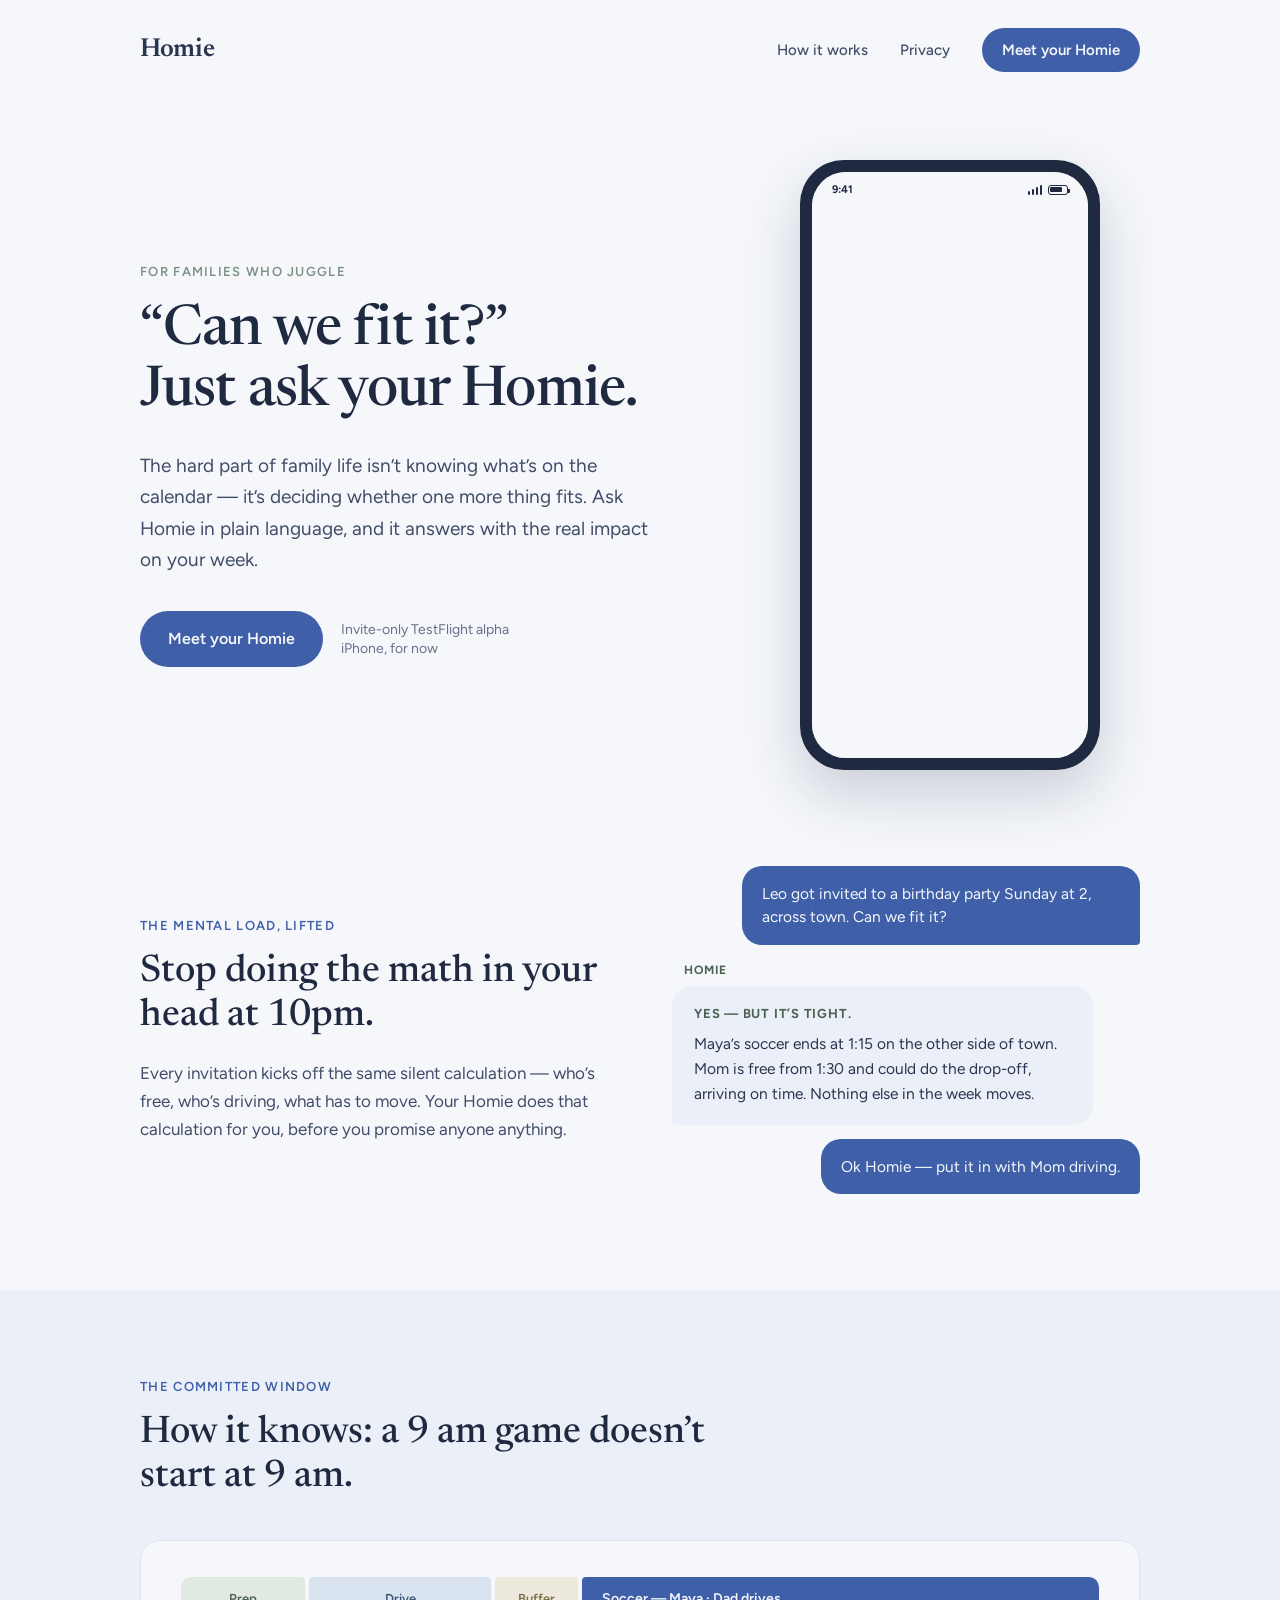
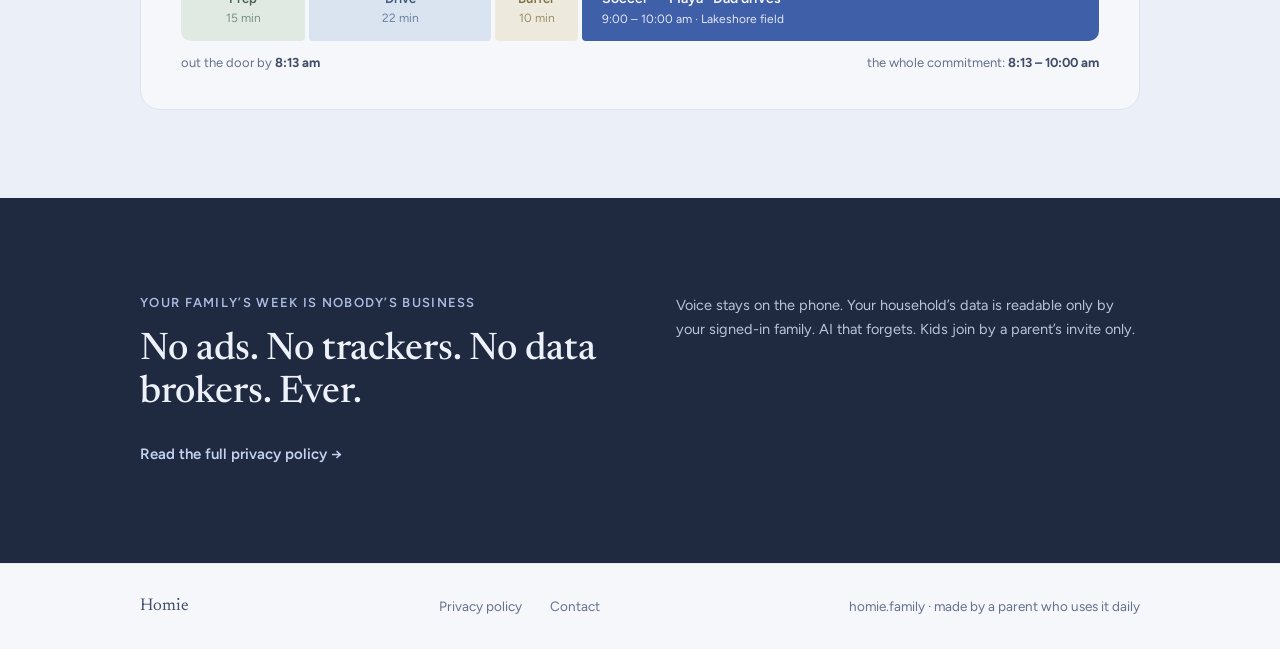
==== commit acfe20f8: "Brand is just 'Homie' — title, OG tags, footer, mailto subjects Co-Authored-By: Claude Fable 5 <nore" ====
--- a/index.html
+++ b/index.html
@@ -3,13 +3,13 @@
 <head>
 <meta charset="utf-8">
 <meta name="viewport" content="width=device-width, initial-scale=1">
-<title>Homie Scheduler — the family calendar that knows how long it actually takes</title>
+<title>Homie — the family calendar that knows how long it actually takes</title>
 <meta name="description" content="Homie turns 'soccer Saturday 9am' into the whole commitment — prep, travel, arrival — and answers 'can we fit it?' before you promise. Just ask your Homie. Invite-only iPhone alpha.">
 <meta property="og:type" content="website">
 <meta property="og:url" content="https://homie.family/">
-<meta property="og:title" content="Homie Scheduler — the family calendar that knows how long it actually takes">
+<meta property="og:title" content="Homie — the family calendar that knows how long it actually takes">
 <meta property="og:description" content="Just ask your Homie 'can we fit it?' in plain language and get the real impact on your week. No ads, no trackers — a family scheduler built by a parent who uses it daily.">
-<meta property="og:site_name" content="Homie Scheduler">
+<meta property="og:site_name" content="Homie">
 <meta name="twitter:card" content="summary">
 <link rel="stylesheet" href="styles.css">
 </head>
@@ -22,7 +22,7 @@
     <a class="nav-anchor" href="#privacy">Privacy</a>
     <!-- INVITE-CTA: when the public TestFlight link exists, swap this href
          and the hero's (2 total) for the TestFlight URL. -->
-    <a class="btn sm" href="mailto:homie.family@protonmail.com?subject=Homie%20Scheduler%20invite%20request">Meet your Homie</a>
+    <a class="btn sm" href="mailto:homie.family@protonmail.com?subject=Homie%20invite%20request">Meet your Homie</a>
   </div>
 </nav>
 
@@ -33,7 +33,7 @@
     <p class="lead">The hard part of family life isn’t knowing what’s on the calendar — it’s deciding whether one more thing fits. Ask Homie in plain language, and it answers with the real impact on your week.</p>
     <div class="cta-row">
       <!-- INVITE-CTA -->
-      <a class="btn" href="mailto:homie.family@protonmail.com?subject=Homie%20Scheduler%20invite%20request">Meet your Homie</a>
+      <a class="btn" href="mailto:homie.family@protonmail.com?subject=Homie%20invite%20request">Meet your Homie</a>
       <span class="cta-note">Invite-only TestFlight alpha<br>iPhone, for now</span>
     </div>
   </div>
@@ -255,7 +255,7 @@
 
 <footer>
   <div class="wrap footer-row">
-    <span class="footer-mark">Homie <span>Scheduler</span></span>
+    <span class="footer-mark">Homie</span>
     <div class="footer-links">
       <a href="https://privacy.homie.family/">Privacy policy</a>
       <a href="mailto:homie.family@protonmail.com">Contact</a>
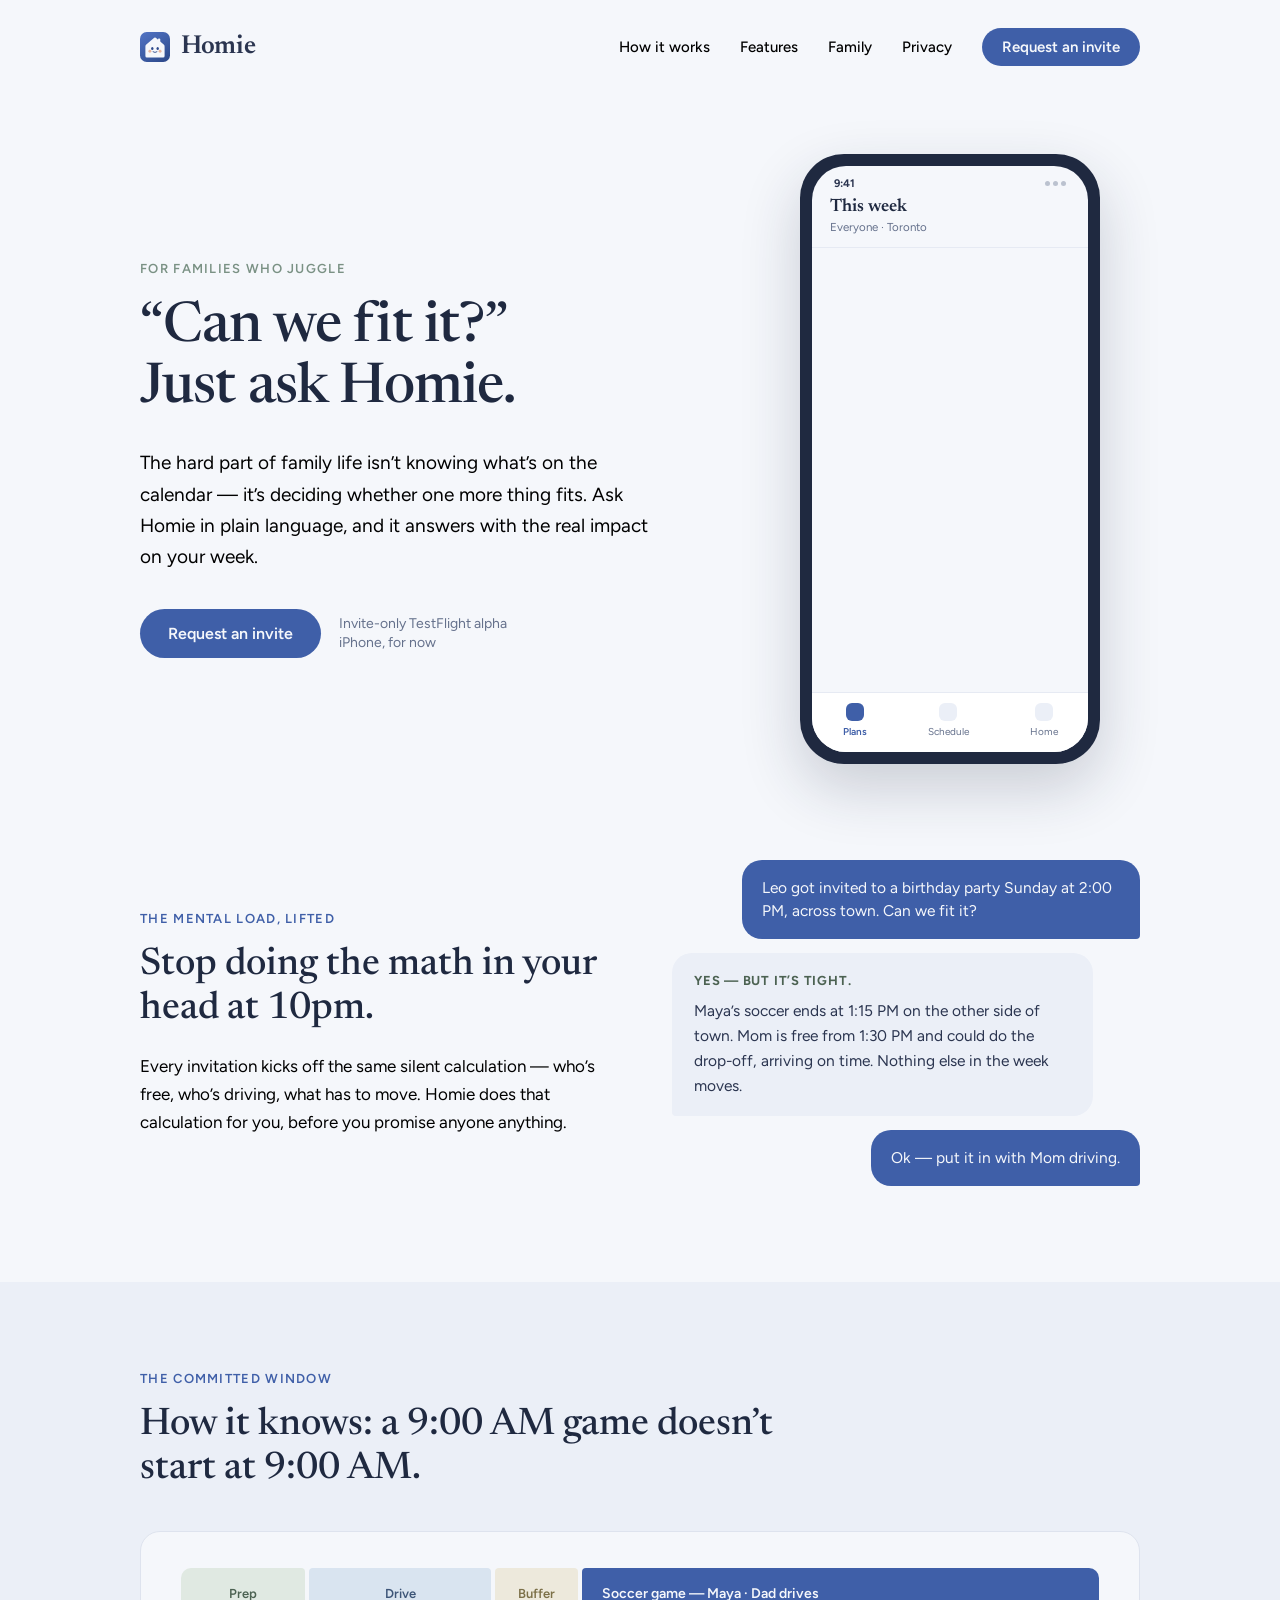
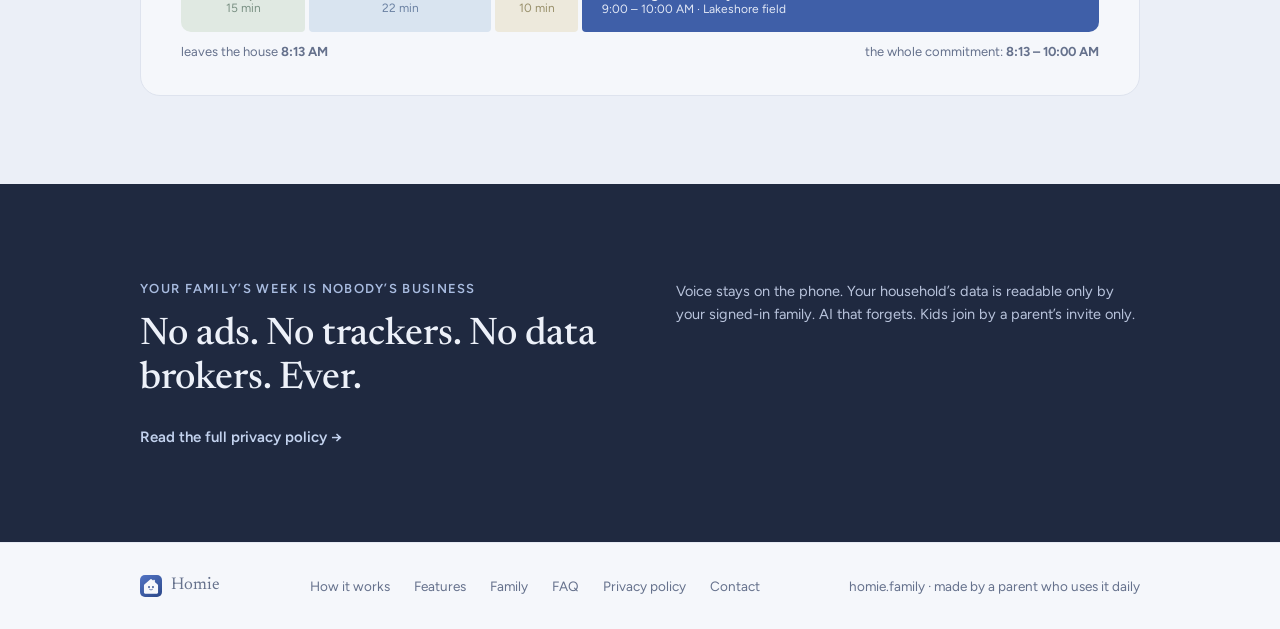
==== commit f4aed2bf: "Add feature pages + animated hero mockup; site-wide nav/footer Publishes homie.family beyond the lan" ====
--- a/index.html
+++ b/index.html
@@ -1,268 +1,136 @@
-<!DOCTYPE html>
-<html lang="en">
-<head>
+<!DOCTYPE html><html lang="en"><head>
 <meta charset="utf-8">
 <meta name="viewport" content="width=device-width, initial-scale=1">
 <title>Homie — the family calendar that knows how long it actually takes</title>
-<meta name="description" content="Homie turns 'soccer Saturday 9am' into the whole commitment — prep, travel, arrival — and answers 'can we fit it?' before you promise. Just ask your Homie. Invite-only iPhone alpha.">
-<meta property="og:type" content="website">
-<meta property="og:url" content="https://homie.family/">
-<meta property="og:title" content="Homie — the family calendar that knows how long it actually takes">
-<meta property="og:description" content="Just ask your Homie 'can we fit it?' in plain language and get the real impact on your week. No ads, no trackers — a family scheduler built by a parent who uses it daily.">
-<meta property="og:site_name" content="Homie">
-<meta name="twitter:card" content="summary">
 <link rel="stylesheet" href="styles.css">
-</head>
-<body>
+</head><body class="p-home">
 
-<nav class="wrap nav">
-  <div class="wordmark"><span class="homie">Homie</span></div>
-  <div class="nav-links">
-    <a class="nav-anchor" href="#how">How it works</a>
-    <a class="nav-anchor" href="#privacy">Privacy</a>
-    <!-- INVITE-CTA: when the public TestFlight link exists, swap this href
-         and the hero's (2 total) for the TestFlight URL. -->
-    <a class="btn sm" href="mailto:homie.family@protonmail.com?subject=Homie%20invite%20request">Meet your Homie</a>
-  </div>
-</nav>
+<nav class="wrap" style="display:flex;align-items:center;justify-content:space-between;padding-top:28px">
+<a href="index.html" style="display:flex;align-items:center;gap:11px;color:var(--text-strong)">
+<svg width="30" height="30" viewBox="0 0 100 100" aria-hidden="true" style="display:block;flex:none"><defs><linearGradient id="hm" x1="18" y1="6" x2="82" y2="100" gradientUnits="userSpaceOnUse"><stop offset="0" stop-color="#4E6FBE"/><stop offset=".48" stop-color="#3F5FA8"/><stop offset="1" stop-color="#2E4A8C"/></linearGradient></defs><rect width="100" height="100" rx="22.5" fill="url(#hm)"/><rect x="60" y="22" width="7.5" height="20" rx="2.87" fill="#F5F7FB"/><path fill="#F5F7FB" d="M52.6 19.1 L79 42 Q82 44.4 82 48 L82 80 Q82 85 77 85 L23 85 Q18 85 18 80 L18 48 Q18 44.4 21 42 L47.4 19.1 Q50 16.8 52.6 19.1 Z"/><circle cx="33" cy="64" r="4.8" fill="#E8A98C" opacity=".85"/><circle cx="67" cy="64" r="4.8" fill="#E8A98C" opacity=".85"/><ellipse cx="41" cy="55" rx="4" ry="5" fill="#2E4A8C"/><ellipse cx="59" cy="55" rx="4" ry="5" fill="#2E4A8C"/><path d="M43.5 66 Q50 71 56.5 66" fill="none" stroke="#2E4A8C" stroke-width="3" stroke-linecap="round"/></svg>
+<span style="font:600 26px var(--font-display);letter-spacing:-0.01em">Homie</span></a>
+<div style="display:flex;align-items:center;gap:30px;font-size:15px;font-weight:500">
+<a class="navlink" href="how-it-works.html">How it works</a>
+<a class="navlink" href="features.html">Features</a>
+<a class="navlink" href="family.html">Family</a>
+<a class="navlink" href="privacy.html">Privacy</a>
+<a class="btn" style="padding:var(--pad-btn-sm);font-size:15px" href="mailto:homie.family@protonmail.com?subject=Homie%20invite%20request">Request an invite</a>
+</div></nav>
 
-<header class="wrap hero">
-  <div>
-    <p class="eyebrow">For families who juggle</p>
-    <h1>“Can we fit it?”<br>Just ask your Homie.</h1>
-    <p class="lead">The hard part of family life isn’t knowing what’s on the calendar — it’s deciding whether one more thing fits. Ask Homie in plain language, and it answers with the real impact on your week.</p>
-    <div class="cta-row">
-      <!-- INVITE-CTA -->
-      <a class="btn" href="mailto:homie.family@protonmail.com?subject=Homie%20invite%20request">Meet your Homie</a>
-      <span class="cta-note">Invite-only TestFlight alpha<br>iPhone, for now</span>
-    </div>
-  </div>
-  <div class="phone-slot">
-    <div class="phone">
-      <div class="phone-screen">
-        <div class="app-mock walk" role="img" aria-label="A short looping walkthrough of the Homie app: scrolling the week's plans, spotting a conflict where two kids need an adult at the same time and reassigning coverage, then asking &ldquo;can we fit it?&rdquo; and getting a yes with the two changes it would take.">
-          <div class="am-status">
-            <span>9:41</span>
-            <span class="am-status-right">
-              <span class="am-sig"><i></i><i></i><i></i><i></i></span>
-              <span class="am-batt"></span>
-            </span>
+<header class="wrap hero" style="display:grid;grid-template-columns:1fr 380px;gap:64px;align-items:center;padding-top:88px;padding-bottom:96px">
+<div>
+<p class="eyebrow" style="margin:0 0 20px;color:var(--sage-eyebrow)">For families who juggle</p>
+<h1 style="margin:0;font:var(--text-display);letter-spacing:var(--tracking-display);color:var(--text-heading);text-wrap:pretty">“Can we fit it?”<br>Just ask Homie.</h1>
+<p style="margin:28px 0 0;font:var(--text-lead);max-width:520px;text-wrap:pretty">The hard part of family life isn’t knowing what’s on the calendar — it’s deciding whether one more thing fits. Ask Homie in plain language, and it answers with the real impact on your week.</p>
+<div style="display:flex;align-items:center;gap:18px;margin-top:36px">
+<a class="btn" href="mailto:homie.family@protonmail.com?subject=Homie%20invite%20request">Request an invite</a>
+<span style="font-size:14px;color:var(--text-muted);line-height:1.4">Invite-only TestFlight alpha<br>iPhone, for now</span>
+</div></div>
+<div style="display:flex;justify-content:center">
+<div class="hphone" aria-hidden="true">
+  <div class="hscreen">
+    <div class="m-status"><span>9:41</span><span class="dots"><i></i><i></i><i></i></span></div>
+    <div class="appbar"><b>This week</b><small>Everyone · Toronto</small></div>
+    <div class="scenes">
+
+      <div class="scene scene-a">
+        <div class="feed">
+          <div class="daylbl">SATURDAY</div>
+          <div class="pcardm">
+            <div class="ph"><b>Soccer tournament</b><small>9:00 AM</small></div>
+            <div class="chiprow"><span class="mchip"><i style="background:var(--member-1)"></i>Maya</span><span class="cov">Grandma drives</span></div>
+            <div class="hint"><span><i style="background:var(--sage-200)"></i>leave 8:20</span><span><i style="background:var(--sky-200)"></i>~25 min</span><span><i style="background:var(--accent)"></i>plays 9:00</span></div>
           </div>
-
-          <div class="am-stage">
-            <!-- Screen 1 · Plans · scroll the week -->
-            <div class="am-screen s1">
-              <div class="am-header">Plans</div>
-              <div class="am-roster">
-                <span class="am-chip all">All</span>
-                <span class="am-chip" style="background:var(--terra-600)">Ma</span>
-                <span class="am-chip" style="background:var(--sand-600)">Le</span>
-                <span class="am-chip" style="background:var(--sky-600)">Mo</span>
-                <span class="am-chip" style="background:var(--sage-600)">Da</span>
-              </div>
-              <div class="am-tabs">
-                <span class="am-tab on">Agenda</span>
-                <span class="am-tab">Lanes</span>
-                <span class="am-tab">Week</span>
-                <span class="am-tab">Month</span>
-              </div>
-              <div class="am-feed">
-                <div class="am-scroll">
-                  <div class="am-day">SAT · TODAY</div>
-                  <span class="am-pill">Dad free 8:00 – 12:00</span>
-                  <div class="am-card">
-                    <div class="am-card-top">
-                      <span class="am-card-title">Soccer — Maya</span>
-                      <span class="am-must">MUST</span>
-                    </div>
-                    <div class="am-meta">9:00 – 10:00 AM · Lakeshore field · Dad drives</div>
-                    <div class="am-winbar"><i class="s-pre"></i><i class="s-drv"></i><i class="s-buf"></i><i class="s-evt"></i></div>
-                    <div class="am-wintimes"><span>8:13</span><span>10:00</span></div>
-                    <div class="am-leave">Leave <strong>8:13</strong> · 22 min drive · arrive by 8:45</div>
-                  </div>
-                  <div class="am-ev"><span class="t">4:00 PM</span><span class="n">Piano — Leo</span></div>
-                  <div class="am-day">SUN</div>
-                  <div class="am-ev"><span class="t">10:00 AM</span><span class="n">Farmers market</span></div>
-                  <div class="am-ev"><span class="t">6:00 PM</span><span class="n">Family dinner</span></div>
-                  <div class="am-day">MON</div>
-                  <div class="am-ev"><span class="t">3:30 PM</span><span class="n">Dentist — Maya</span></div>
-                  <div class="am-ev"><span class="t">5:30 PM</span><span class="n">Swim — Leo</span></div>
-                  <div class="am-day">TUE</div>
-                  <div class="am-ev"><span class="t">8:00 AM</span><span class="n">Early drop-off — Leo</span></div>
-                  <div class="am-ev"><span class="t">7:00 PM</span><span class="n">Book club — Mom</span></div>
-                  <div class="am-day">WED</div>
-                  <div class="am-ev"><span class="t">4:30 PM</span><span class="n">Guitar — Maya</span></div>
-                </div>
-              </div>
-              <div class="am-nav">
-                <div class="am-navitem on"><span class="ic">▦</span>Plans</div>
-                <div class="am-navitem"><span class="ic">◴</span>Schedule</div>
-                <div class="am-navitem"><span class="ic">⌂</span>Home</div>
-              </div>
-            </div>
-
-            <!-- Screen 2 · Plans · conflict resolution -->
-            <div class="am-screen s2">
-              <div class="am-header">Plans</div>
-              <div class="am-roster">
-                <span class="am-chip all">All</span>
-                <span class="am-chip" style="background:var(--terra-600)">Ma</span>
-                <span class="am-chip" style="background:var(--sand-600)">Le</span>
-                <span class="am-chip" style="background:var(--sky-600)">Mo</span>
-                <span class="am-chip" style="background:var(--sage-600)">Da</span>
-              </div>
-              <div class="am-tabs">
-                <span class="am-tab on">Agenda</span>
-                <span class="am-tab">Lanes</span>
-                <span class="am-tab">Week</span>
-                <span class="am-tab">Month</span>
-              </div>
-              <div class="am-feed">
-                <div class="am-day">MON</div>
-                <div class="am-conflict">
-                  <div class="amc-row">
-                    <span class="amc-head">⚠ 1 conflict</span>
-                    <span class="amc-kind">Not enough adults</span>
-                  </div>
-                  <div class="amc-sub">
-                    <span class="amc-dots"><i style="background:var(--terra-600)"></i><i style="background:var(--sand-600)"></i></span>
-                    <span class="amc-time">3:30 – 4:30 PM</span>
-                    <span class="amc-chev">›</span>
-                  </div>
-                  <div class="fb">
-                    <div class="fb-item">
-                      <div class="fb-name"><i class="fb-dot" style="background:var(--terra-600)"></i>Dentist · Maya<span class="fb-t">3:30–4:30</span></div>
-                      <div class="fb-track"><i class="fb-prep"></i><i class="fb-trav"></i><i class="fb-evt"></i><i class="fb-sp"></i><span class="fb-band"></span></div>
-                    </div>
-                    <div class="fb-item">
-                      <div class="fb-name"><i class="fb-dot" style="background:var(--sand-600)"></i>Swim · Leo<span class="fb-t">3:30–4:30</span></div>
-                      <div class="fb-track"><i class="fb-prep"></i><i class="fb-trav"></i><i class="fb-evt"></i><i class="fb-sp"></i><span class="fb-band"></span></div>
-                    </div>
-                    <div class="fb-legend">
-                      <span><i class="k k-prep"></i>prep</span>
-                      <span><i class="k k-trav"></i>travel</span>
-                      <span><i class="k k-evt"></i>event</span>
-                      <span><i class="k k-ovl"></i>overlap</span>
-                    </div>
-                  </div>
-                </div>
-              </div>
-              <div class="am-nav">
-                <div class="am-navitem on"><span class="ic">▦</span>Plans</div>
-                <div class="am-navitem"><span class="ic">◴</span>Schedule</div>
-                <div class="am-navitem"><span class="ic">⌂</span>Home</div>
-              </div>
-              <!-- resolution sheet slides up over the day -->
-              <div class="am-dim"></div>
-              <div class="am-sheet">
-                <div class="ash-grip"></div>
-                <div class="ash-dots"><i style="background:var(--terra-600)"></i><i style="background:var(--sand-600)"></i></div>
-                <div class="ash-title">No adult free for Leo</div>
-                <div class="ash-sub">Dentist + Swim · 3:30 PM – 4:30 PM</div>
-                <div class="ash-cov">“Swim” covered by</div>
-                <div class="ash-chips">
-                  <span class="ash-chip chosen">Mom</span>
-                  <span class="ash-chip">Dad</span>
-                  <span class="ash-chip">Extra help</span>
-                </div>
-              </div>
-            </div>
-
-            <!-- Screen 3 · Schedule · can we fit it? -->
-            <div class="am-screen s3">
-              <div class="am-header">Schedule</div>
-              <div class="am-feed am-ask">
-                <div class="ask-quote">“Can we fit camping Aug 12–15?”</div>
-                <div class="ask-check ac1">
-                  <div class="ask-kicker">Here’s what I’m checking</div>
-                  <div class="ask-line"><span class="ai">🗓</span> Wed, Aug 12 – Sat, Aug 15 · 4 days</div>
-                  <div class="ask-line"><span class="ai">👤</span> Whole family</div>
-                  <div class="ask-line"><span class="ai">📍</span> Pinewood campground</div>
-                </div>
-                <div class="ask-verdict ac2">
-                  <div class="ask-vhead">Can we fit this?</div>
-                  <div class="ask-vans">Yes — if 2 things give</div>
-                  <div class="ask-r">
-                    <span class="ask-rl">⚠ Swim — Leo · Thu</span>
-                    <span class="ask-c chosen">Skip it Thu</span>
-                  </div>
-                  <div class="ask-r">
-                    <span class="ask-rl">⚠ Dentist — Maya · Fri</span>
-                    <span class="ask-c chosen">Move to 9:00 AM</span>
-                  </div>
-                </div>
-                <div class="ask-btn ac3">Add to Plans + 2 changes</div>
-              </div>
-              <div class="am-nav">
-                <div class="am-navitem"><span class="ic">▦</span>Plans</div>
-                <div class="am-navitem on"><span class="ic">◴</span>Schedule</div>
-                <div class="am-navitem"><span class="ic">⌂</span>Home</div>
-              </div>
-            </div>
+          <div class="pcardm">
+            <div class="ph"><b>Swim lesson</b><small>11:00 AM</small></div>
+            <div class="chiprow"><span class="mchip"><i style="background:var(--member-2)"></i>Leo</span><span class="cov">Dad · leave 10:35</span></div>
+          </div>
+          <div class="daylbl">SUNDAY</div>
+          <div class="pcardm">
+            <div class="ph"><b>Birthday party</b><small>2:00 PM</small></div>
+            <div class="chiprow"><span class="mchip"><i style="background:var(--member-2)"></i>Leo</span><span class="cov">across town</span></div>
           </div>
         </div>
       </div>
+
+      <div class="scene scene-b">
+        <div class="scenetitle">Saturday · a clash</div>
+        <div class="conf">
+          <div class="confhd"><span class="rdot"></span>Not enough adults <small>· 6:00 PM</small></div>
+          <div class="clane"><span class="who">Maya</span><div class="ctrack"><div class="cblk" style="left:28%;width:48%;background:var(--accent);color:var(--on-accent)">Soccer</div></div></div>
+          <div class="clane"><span class="who">Leo</span><div class="ctrack"><div class="cblk" style="left:32%;width:46%;background:var(--accent);color:var(--on-accent)">Karate</div></div></div>
+          <div class="clane"><span class="who" style="color:var(--danger)">Dad</span><div class="ctrack" style="border-color:var(--danger-soft)"><div class="cblk" style="left:28%;width:50%;background:var(--danger-soft);color:var(--danger)">one driver</div></div></div>
+          <div class="fixrow"><span class="fchip on">Kate takes Leo</span><span class="fchip">Extra help</span></div>
+          <div class="resolved">✓ Resolved — both kids covered</div>
+        </div>
+      </div>
+
+      <div class="scene scene-c">
+        <div class="scenetitle">Before you say yes</div>
+        <div class="ask">Can we fit camping Aug 12–15?</div>
+        <div class="ans"><span class="ak">Yes — if 3 things give</span>Skip Maya’s Thursday swim · nanny’s Friday off · Leo’s piano needs a ride.</div>
+        <div class="addbtn">Add to Plans · +3 changes</div>
+      </div>
+
+    </div>
+    <div class="tabbar">
+      <span class="on"><i></i>Plans</span>
+      <span><i></i>Schedule</span>
+      <span><i></i>Home</span>
     </div>
   </div>
+</div>
+</div>
 </header>
 
-<section id="how" class="wrap how">
-  <div>
-    <p class="eyebrow">The mental load, lifted</p>
-    <h2>Stop doing the math in your head at 10pm.</h2>
-    <p class="body">Every invitation kicks off the same silent calculation — who’s free, who’s driving, what has to move. Your Homie does that calculation for you, before you promise anyone anything.</p>
-  </div>
-  <div class="chat" aria-label="Example conversation with Homie">
-    <div class="bubble-user">Leo got invited to a birthday party Sunday at 2, across town. Can we fit it?</div>
-    <div class="chat-name">Homie</div>
-    <div class="bubble-homie">
-      <strong class="verdict">Yes — but it’s tight.</strong>
-      Maya’s soccer ends at 1:15 on the other side of town. Mom is free from 1:30 and could do the drop-off, arriving on time. Nothing else in the week moves.
-    </div>
-    <div class="bubble-user">Ok Homie — put it in with Mom driving.</div>
-  </div>
-</section>
+<section id="how" class="wrap" style="display:grid;grid-template-columns:1fr 1fr;gap:64px;align-items:center;padding-bottom:96px">
+<div>
+<p class="eyebrow" style="margin:0 0 16px;color:var(--accent)">The mental load, lifted</p>
+<h2 style="margin:0;font:var(--text-h2);color:var(--text-heading);text-wrap:pretty">Stop doing the math in your head at 10pm.</h2>
+<p style="margin:20px 0 0;font:var(--text-body-lg);text-wrap:pretty">Every invitation kicks off the same silent calculation — who’s free, who’s driving, what has to move. Homie does that calculation for you, before you promise anyone anything.</p>
+</div>
+<div style="display:flex;flex-direction:column;gap:14px">
+<div style="align-self:flex-end;max-width:85%;background:var(--accent);color:var(--on-accent);border-radius:20px 20px 4px 20px;padding:var(--pad-bubble);font-size:15.5px;line-height:1.5">Leo got invited to a birthday party Sunday at 2:00 PM, across town. Can we fit it?</div>
+<div style="align-self:flex-start;max-width:90%;background:var(--surface-section);border-radius:20px 20px 20px 4px;padding:18px 22px;font-size:15.5px;line-height:1.6;color:var(--text-strong)">
+<strong style="display:block;color:var(--sage-600);font-size:13px;letter-spacing:0.06em;text-transform:uppercase;margin-bottom:8px">Yes — but it’s tight.</strong>
+Maya’s soccer ends at 1:15 PM on the other side of town. Mom is free from 1:30 PM and could do the drop-off, arriving on time. Nothing else in the week moves.</div>
+<div style="align-self:flex-end;max-width:85%;background:var(--accent);color:var(--on-accent);border-radius:20px 20px 4px 20px;padding:var(--pad-bubble);font-size:15.5px;line-height:1.5">Ok — put it in with Mom driving.</div>
+</div></section>
 
-<section class="window-section">
-  <div class="wrap">
-    <p class="eyebrow">The committed window</p>
-    <h2>How it knows: a 9 am game doesn’t start at 9 am.</h2>
-    <div class="window-panel">
-      <div class="window-bar" role="img" aria-label="A 9 am soccer game shown as its whole commitment: 15 minutes of prep, a 22-minute drive, a 10-minute buffer, then the game itself from 9 to 10 am.">
-        <div class="seg seg-prep"><span class="t">Prep</span><span class="s">15 min</span></div>
-        <div class="seg seg-drive"><span class="t">Drive</span><span class="s">22 min</span></div>
-        <div class="seg seg-buffer"><span class="t">Buffer</span><span class="s">10 min</span></div>
-        <div class="seg seg-event"><span class="t">Soccer — Maya · Dad drives</span><span class="s">9:00 – 10:00 am · Lakeshore field</span></div>
-      </div>
-      <div class="window-caption">
-        <span>out the door by <strong>8:13 am</strong></span>
-        <span>the whole commitment: <strong>8:13 – 10:00 am</strong></span>
-      </div>
-    </div>
-  </div>
-</section>
+<section style="background:var(--surface-section);padding:88px 0"><div class="wrap">
+<p class="eyebrow" style="margin:0 0 16px;color:var(--accent)">The committed window</p>
+<h2 style="margin:0;font:var(--text-h2);color:var(--text-heading);max-width:640px;text-wrap:pretty">How it knows: a 9:00 AM game doesn’t start at 9:00 AM.</h2>
+<div style="margin-top:40px;background:var(--surface-page);border:1px solid var(--border);border-radius:var(--radius-panel);padding:36px 40px">
+<div style="display:flex;gap:4px;height:64px">
+<div style="flex:15;display:flex;flex-direction:column;justify-content:center;align-items:center;background:var(--sage-200);border-radius:10px 4px 4px 10px"><span style="font-size:13px;font-weight:600;color:var(--sage-600)">Prep</span><span style="font-size:12px;color:var(--sage-400)">15 min</span></div>
+<div style="flex:22;display:flex;flex-direction:column;justify-content:center;align-items:center;background:var(--sky-200);border-radius:4px"><span style="font-size:13px;font-weight:600;color:var(--sky-600)">Drive</span><span style="font-size:12px;color:var(--sky-400)">22 min</span></div>
+<div style="flex:10;display:flex;flex-direction:column;justify-content:center;align-items:center;background:var(--cream-300);border-radius:4px"><span style="font-size:13px;font-weight:600;color:var(--sand-600)">Buffer</span><span style="font-size:12px;color:var(--sand-400)">10 min</span></div>
+<div style="flex:60;display:flex;flex-direction:column;justify-content:center;padding-left:20px;background:var(--accent);border-radius:4px 10px 10px 4px"><span style="font-size:14px;font-weight:600;color:var(--on-accent)">Soccer game — Maya · Dad drives</span><span style="font-size:12px;color:var(--terra-200)">9:00 – 10:00 AM · Lakeshore field</span></div>
+</div>
+<div style="display:flex;justify-content:space-between;margin-top:12px;font-size:13px;color:var(--text-muted)"><span>leaves the house <strong style="color:var(--text-body)">8:13 AM</strong></span><span>the whole commitment: <strong style="color:var(--text-body)">8:13 – 10:00 AM</strong></span></div>
+</div></div></section>
 
-<section id="privacy" class="privacy-section">
-  <div class="wrap privacy-grid">
-    <div>
-      <p class="eyebrow">Your family’s week is nobody’s business</p>
-      <h2>No ads. No trackers. No data brokers. Ever.</h2>
-      <a class="privacy-link" href="https://privacy.homie.family/">Read the full privacy policy →</a>
-    </div>
-    <div class="privacy-body">Voice stays on the phone. Your household’s data is readable only by your signed-in family. AI that forgets. Kids join by a parent’s invite only.</div>
-  </div>
-</section>
+<section id="privacy" style="background:var(--surface-inverse);padding:96px 0"><div class="wrap" style="display:grid;grid-template-columns:1fr 1fr;gap:72px">
+<div>
+<p class="eyebrow" style="margin:0 0 16px;color:var(--inv-accent)">Your family’s week is nobody’s business</p>
+<h2 style="margin:0;font:var(--text-h2);color:var(--inv-heading);text-wrap:pretty">No ads. No trackers. No data brokers. Ever.</h2>
+<a href="https://privacy.homie.family/" style="display:inline-block;margin-top:26px;color:var(--inv-link);font-size:15px;font-weight:600">Read the full privacy policy →</a>
+</div>
+<div style="font-size:14.5px;line-height:1.6;color:var(--inv-body)">Voice stays on the phone. Your household’s data is readable only by your signed-in family. AI that forgets. Kids join by a parent’s invite only.</div>
+</div></section>
 
-<footer>
-  <div class="wrap footer-row">
-    <span class="footer-mark">Homie</span>
-    <div class="footer-links">
-      <a href="https://privacy.homie.family/">Privacy policy</a>
-      <a href="mailto:homie.family@protonmail.com">Contact</a>
-    </div>
-    <span>homie.family · made by a parent who uses it daily</span>
-  </div>
-</footer>
-
-</body>
-</html>
+<footer style="border-top:1px solid var(--line-soft)"><div class="wrap" style="display:flex;flex-wrap:wrap;gap:20px;justify-content:space-between;align-items:center;padding-top:32px;padding-bottom:32px;font-size:13.5px;color:var(--text-muted)">
+<a href="index.html" style="display:flex;align-items:center;gap:9px;color:var(--text-body)">
+<svg width="22" height="22" viewBox="0 0 100 100" aria-hidden="true" style="display:block;flex:none"><defs><linearGradient id="hmf" x1="18" y1="6" x2="82" y2="100" gradientUnits="userSpaceOnUse"><stop offset="0" stop-color="#4E6FBE"/><stop offset=".48" stop-color="#3F5FA8"/><stop offset="1" stop-color="#2E4A8C"/></linearGradient></defs><rect width="100" height="100" rx="22.5" fill="url(#hmf)"/><rect x="60" y="22" width="7.5" height="20" rx="2.87" fill="#F5F7FB"/><path fill="#F5F7FB" d="M52.6 19.1 L79 42 Q82 44.4 82 48 L82 80 Q82 85 77 85 L23 85 Q18 85 18 80 L18 48 Q18 44.4 21 42 L47.4 19.1 Q50 16.8 52.6 19.1 Z"/><ellipse cx="41" cy="55" rx="4" ry="5" fill="#2E4A8C"/><ellipse cx="59" cy="55" rx="4" ry="5" fill="#2E4A8C"/><path d="M43.5 66 Q50 71 56.5 66" fill="none" stroke="#2E4A8C" stroke-width="3" stroke-linecap="round"/></svg>
+<span style="font:400 17px var(--font-display)">Homie</span></a>
+<div style="display:flex;flex-wrap:wrap;gap:24px">
+<a class="navlink" href="how-it-works.html" style="color:var(--text-muted)">How it works</a>
+<a class="navlink" href="features.html" style="color:var(--text-muted)">Features</a>
+<a class="navlink" href="family.html" style="color:var(--text-muted)">Family</a>
+<a class="navlink" href="faq.html" style="color:var(--text-muted)">FAQ</a>
+<a href="https://privacy.homie.family/" style="color:var(--text-muted)">Privacy policy</a>
+<a href="mailto:homie.family@protonmail.com" style="color:var(--text-muted)">Contact</a>
+</div>
+<span>homie.family · made by a parent who uses it daily</span>
+</div></footer>
+</body></html>
--- a/styles.css
+++ b/styles.css
@@ -1,12 +1,22 @@
-/* Homie Scheduler — homie.family
-   Tokens are authoritative from design_handoff_homie (tokens_*.css). */
+/* ============================================================
+   Homie — homie.family marketing site
+   Single self-contained stylesheet. No build step, no local
+   imports: the only external dependency is Google Fonts below.
+
+   Sections:
+     1. Fonts + design tokens (the existing Homie design system,
+        flattened from tokens/*.css into :root so this file stands
+        alone). Theme: Cornflower.
+     2. Shared site chrome (nav, footer, buttons, layout helpers).
+     3. Per-page CSS, each scoped under a body class (.p-hiw,
+        .p-feat, .p-fam, .p-priv, .p-faq) so nothing collides.
+   ============================================================ */
 
 @import url("https://fonts.googleapis.com/css2?family=Newsreader:ital,opsz,wght@0,6..72,400;0,6..72,500;0,6..72,600;1,6..72,400&family=Figtree:wght@400;500;600;700&display=swap");
 
+/* === Design tokens (existing system) === */
 :root {
-  /* Cornflower palette (theme_cornflower.css, owner pick 2026-07-17) —
-     variable names kept from the warm system (terra=accent, etc.). */
-  /* Neutrals */
+  /* Cool neutrals */
   --cream-50: #F5F7FB;
   --cream-100: #FFFFFF;
   --cream-200: #E9EDF5;
@@ -16,7 +26,7 @@
   --ink-800: #2B3550;
   --ink-600: #414D68;
   --ink-400: #65718C;
-  /* Accent (cornflower) */
+  /* Cornflower accent */
   --terra-600: #2E4A8C;
   --terra-500: #3F5FA8;
   --terra-200: #E3E9F6;
@@ -33,14 +43,16 @@
   /* Borders */
   --line: #DEE3EE;
   --line-soft: #E6EAF3;
-  /* Inverse */
+  /* Inverse (dark section) */
   --inv-bg: #1F2940;
   --inv-heading: #EDF1F9;
   --inv-body: #B9C4DC;
+  --inv-muted: #9AA7C4;
   --inv-accent: #A9BCE0;
   --inv-link: #C3D2EE;
-  /* Semantic */
+  /* Semantic aliases */
   --surface-page: var(--cream-50);
+  --surface-card: var(--cream-100);
   --surface-section: #EBEFF7;
   --surface-inverse: var(--inv-bg);
   --text-heading: var(--ink-900);
@@ -52,451 +64,274 @@
   --on-accent: #F5F7FB;
   --border: var(--line);
   --selection: #DCE4F4;
+  /* Status */
+  --danger: #B23A2E;
+  --danger-soft: #F6DFDA;
+  --warn: #B5833C;
+  --ok: var(--sage-600);
+  /* Member lane colors */
+  --member-1: #3F5FA8;
+  --member-2: #4C6252;
+  --member-3: #B25A32;
+  --member-4: #8A6A1F;
+  --member-5: #7D4E78;
+  /* Shadow — device mockups / floating sheets only */
   --shadow-device: 0 24px 60px rgba(31, 41, 64, 0.20);
-  /* Layout */
-  --content-max: 1080px;
-  --section-pad-x: 40px;
-  /* Type */
+
+  /* Typography */
   --font-display: 'Newsreader', Georgia, serif;
-  --font-body: 'Figtree', -apple-system, BlinkMacSystemFont, sans-serif;
+  --font-body: 'Figtree', -apple-system, sans-serif;
   --text-display: 500 56px/1.08 var(--font-display);
+  --text-h2-lg: 500 42px/1.15 var(--font-display);
   --text-h2: 500 38px/1.15 var(--font-display);
+  --text-h3: 600 21px/1.3 var(--font-display);
   --text-lead: 400 19px/1.65 var(--font-body);
   --text-body-lg: 400 17px/1.65 var(--font-body);
+  --text-body: 400 15.5px/1.6 var(--font-body);
+  --text-body-sm: 400 15px/1.6 var(--font-body);
+  --text-caption: 400 13.5px/1.5 var(--font-body);
   --text-eyebrow: 600 13px/1.4 var(--font-body);
   --tracking-eyebrow: 0.1em;
   --tracking-display: -0.015em;
+
+  /* Layout & spacing */
+  --content-max: 1080px;
+  --section-pad-y: 96px;
+  --section-pad-x: 40px;
+  --gap-cards: 24px;
+  --gap-grid-lg: 64px;
+  --pad-card: 28px 26px;
+  --pad-btn: 15px 28px;
+  --pad-btn-sm: 10px 20px;
+  --pad-bubble: 16px 20px;
   /* Radii */
   --radius-pill: 999px;
+  --radius-card: 18px;
   --radius-panel: 20px;
+  --radius-bubble: 20px;
+  --radius-bubble-tail: 4px;
+  --radius-seg: 10px;
   --radius-device: 44px;
 }
 
-* { box-sizing: border-box; }
-::selection { background: var(--selection); }
-
-body {
-  margin: 0;
-  background: var(--surface-page);
-  font: 400 15.5px/1.6 var(--font-body);
-  color: var(--text-body);
-  -webkit-font-smoothing: antialiased;
-}
-
-a { color: var(--accent); text-decoration: none; }
-a:hover { color: var(--accent-hover); text-decoration: underline; }
-
-.wrap { max-width: var(--content-max); margin: 0 auto; padding: 0 var(--section-pad-x); }
-
-.eyebrow {
-  font: var(--text-eyebrow);
-  letter-spacing: var(--tracking-eyebrow);
-  text-transform: uppercase;
-  margin: 0 0 16px;
-}
-
-.btn {
-  display: inline-block;
-  background: var(--accent);
-  color: var(--on-accent);
-  padding: 15px 28px;
-  border-radius: var(--radius-pill);
-  font-weight: 600;
-  font-size: 16px;
-  text-decoration: none;
-}
-.btn:hover { background: var(--accent-hover); color: var(--on-accent); text-decoration: none; }
-.btn.sm { padding: 10px 20px; font-size: 15px; }
-
-/* ── Nav ── */
-.nav { display: flex; align-items: center; justify-content: space-between; padding-top: 28px; gap: 16px; }
-.wordmark { display: flex; align-items: baseline; gap: 10px; }
-.wordmark .homie { font: 600 26px var(--font-display); color: var(--text-strong); letter-spacing: -0.01em; }
-.wordmark .scheduler { font-size: 13px; color: var(--text-muted); letter-spacing: 0.06em; text-transform: uppercase; }
-.nav-links { display: flex; align-items: center; gap: 32px; font-size: 15px; font-weight: 500; }
-.nav-links a { color: var(--text-body); }
-.nav-links a.btn { color: var(--on-accent); }
-
-/* ── Hero ── */
-.hero {
-  display: grid;
-  grid-template-columns: 1fr 380px;
-  gap: 64px;
-  align-items: center;
-  padding-top: 88px;
-  padding-bottom: 96px;
-}
-.hero h1 { margin: 0; font: var(--text-display); letter-spacing: var(--tracking-display); color: var(--text-heading); text-wrap: pretty; }
-.hero .lead { margin: 28px 0 0; font: var(--text-lead); max-width: 520px; text-wrap: pretty; }
-.hero .eyebrow { margin-bottom: 20px; color: var(--sage-eyebrow); }
-.cta-row { display: flex; align-items: center; gap: 18px; margin-top: 36px; }
-.cta-note { font-size: 14px; color: var(--text-muted); line-height: 1.4; }
-.phone-slot { display: flex; justify-content: center; }
-.phone {
-  width: 300px; height: 610px;
-  background: var(--ink-900);
-  border-radius: var(--radius-device);
-  padding: 12px;
-  box-shadow: var(--shadow-device);
-}
-.phone-screen {
-  width: 100%; height: 100%;
-  border-radius: 34px;
-  background: var(--surface-page);
-  overflow: hidden;
-}
-
-/* ── In-app mockup (hero phone) — fictional demo data, no gated tabs ── */
-.app-mock {
-  width: 100%; height: 100%;
-  display: flex; flex-direction: column;
-  background: var(--surface-page);
-  font-family: var(--font-body);
-  color: var(--text-heading);
-  overflow: hidden;
-  -webkit-user-select: none; user-select: none;
-}
-.am-status {
-  display: flex; align-items: center; justify-content: space-between;
-  padding: 9px 20px 3px; font-size: 11px; font-weight: 700;
-}
-.am-status-right { display: inline-flex; align-items: center; gap: 6px; }
-.am-sig { display: inline-flex; align-items: flex-end; gap: 1.5px; height: 10px; }
-.am-sig i { width: 2.5px; background: var(--text-heading); border-radius: 1px; }
-.am-sig i:nth-child(1) { height: 4px; }
-.am-sig i:nth-child(2) { height: 6px; }
-.am-sig i:nth-child(3) { height: 8px; }
-.am-sig i:nth-child(4) { height: 10px; }
-.am-batt {
-  width: 20px; height: 10px; border: 1.4px solid var(--text-heading);
-  border-radius: 3px; position: relative; display: inline-block;
-}
-.am-batt::before {
-  content: ""; position: absolute; left: 1.4px; top: 1.4px; bottom: 1.4px;
-  width: 12px; background: var(--text-heading); border-radius: 1px;
-}
-.am-batt::after {
-  content: ""; position: absolute; right: -3px; top: 3px; width: 2px; height: 4px;
-  background: var(--text-heading); border-radius: 0 1px 1px 0;
-}
-.am-header {
-  text-align: center; font-weight: 700; font-size: 15px; padding: 2px 0 9px;
-  border-bottom: 1px solid var(--line-soft);
-}
-.am-roster { display: flex; gap: 6px; padding: 9px 12px 5px; align-items: center; }
-.am-chip {
-  width: 24px; height: 24px; border-radius: 50%;
-  display: flex; align-items: center; justify-content: center;
-  font-size: 9px; font-weight: 700; color: #fff; flex: none;
-}
-.am-chip.all { width: auto; padding: 0 11px; border-radius: 999px; background: var(--accent); }
-.am-tabs { display: flex; gap: 6px; padding: 3px 12px 10px; }
-.am-tab {
-  flex: 1; text-align: center; font-size: 10.5px; font-weight: 600; padding: 7px 0;
-  border-radius: 8px; background: var(--surface-section); color: var(--text-body);
-}
-.am-tab.on { background: var(--accent); color: var(--on-accent); }
-.am-feed { flex: 1; background: var(--surface-section); padding: 12px; overflow: hidden; }
-.am-day {
-  font-size: 10.5px; font-weight: 800; letter-spacing: 0.06em;
-  color: var(--accent); padding: 2px 2px 8px;
-}
-.am-pill {
-  font-size: 10px; font-weight: 600; padding: 6px 10px; border-radius: 999px;
-  display: inline-block; background: var(--sage-200); color: var(--sage-600);
-}
-.am-card {
-  background: var(--cream-100); border-radius: 12px; padding: 12px;
-  border-left: 3px solid var(--accent); box-shadow: 0 6px 16px rgba(31, 41, 64, 0.06);
-  margin-top: 10px;
-}
-.am-card-top { display: flex; align-items: center; justify-content: space-between; gap: 8px; }
-.am-card-title { font-size: 13px; font-weight: 700; }
-.am-must {
-  font-size: 8.5px; font-weight: 800; letter-spacing: 0.04em; color: #fff;
-  background: var(--accent); padding: 3px 7px; border-radius: 6px; flex: none;
-}
-.am-meta { font-size: 10.5px; color: var(--text-muted); margin-top: 3px; }
-.am-winbar {
-  display: flex; height: 8px; border-radius: 4px; overflow: hidden;
-  margin: 10px 0 5px; background: var(--line-soft);
-}
-.am-winbar i { display: block; height: 100%; }
-.am-winbar .s-pre { flex: 15; background: var(--sky-200); }
-.am-winbar .s-drv { flex: 22; background: var(--sky-400); }
-.am-winbar .s-buf { flex: 10; background: var(--line); }
-.am-winbar .s-evt { flex: 60; background: var(--accent); }
-.am-wintimes { display: flex; justify-content: space-between; font-size: 9.5px; color: var(--text-muted); }
-.am-leave { font-size: 10.5px; color: var(--text-body); margin-top: 6px; }
-.am-leave strong { color: var(--text-heading); }
-.am-learn { font-size: 10.5px; color: var(--text-body); margin-top: 11px; }
-.am-learn-chips { display: flex; gap: 5px; flex-wrap: wrap; margin-top: 6px; }
-.am-lc {
-  font-size: 10px; font-weight: 600; padding: 5px 9px; border-radius: 999px;
-  background: var(--surface-section); color: var(--text-body);
-}
-.am-nav {
-  display: flex; justify-content: space-around; align-items: flex-start;
-  padding: 8px 0 11px; border-top: 1px solid var(--line-soft); background: var(--surface-page);
-}
-.am-navitem { font-size: 9px; font-weight: 600; color: var(--text-muted); text-align: center; }
-.am-navitem .ic { display: block; font-size: 15px; line-height: 1; margin-bottom: 3px; }
-.am-navitem.on { color: var(--accent); }
-
-/* ── Walkthrough loop (status bar + nav stay put; screens cross-fade) ── */
-.walk { --walk-dur: 22s; }
-.am-stage { position: relative; flex: 1; overflow: hidden; }
-.am-screen {
-  position: absolute; inset: 0; opacity: 0;
-  display: flex; flex-direction: column;
-  animation: var(--walk-dur) linear infinite;
-}
-.s1 { animation-name: s1fade; }
-.s2 { animation-name: s2fade; }
-.s3 { animation-name: s3fade; }
-@keyframes s1fade { 0%,30% { opacity: 1 } 33%,97% { opacity: 0 } 100% { opacity: 1 } }
-@keyframes s2fade { 0%,30% { opacity: 0 } 33%,63% { opacity: 1 } 66%,100% { opacity: 0 } }
-@keyframes s3fade { 0%,63% { opacity: 0 } 66%,97% { opacity: 1 } 100% { opacity: 0 } }
-
-/* Screen 1 auto-scrolls through the week */
-.am-scroll { animation: s1scroll var(--walk-dur) ease-in-out infinite; }
-@keyframes s1scroll {
-  0%,8% { transform: translateY(0) }
-  30%,33% { transform: translateY(-172px) }
-  34%,100% { transform: translateY(0) }
-}
-
-/* Compact event rows (the filler the feed scrolls past) */
-.am-ev { display: flex; gap: 8px; align-items: baseline; padding: 9px 2px; border-bottom: 1px solid var(--line-soft); }
-.am-ev .t { font-size: 10.5px; color: var(--text-muted); width: 54px; flex: none; }
-.am-ev .n { font-size: 12px; font-weight: 600; color: var(--text-heading); }
-
-/* ── Screen 2 · conflict resolution ── */
-.am-conflict {
-  margin-top: 8px; border-radius: 12px; padding: 10px 11px 12px;
-  background: rgba(178, 58, 46, 0.07); border: 1px solid rgba(178, 58, 46, 0.28);
-}
-.amc-row { display: flex; align-items: center; gap: 8px; }
-.amc-head { font-size: 11px; font-weight: 800; color: #B23A2E; }
-.amc-kind { font-size: 11px; font-weight: 700; color: #B23A2E; }
-.amc-sub { display: flex; align-items: center; gap: 7px; margin-top: 5px; }
-.amc-dots { display: inline-flex; }
-.amc-dots i { width: 15px; height: 15px; border-radius: 50%; border: 1.5px solid var(--cream-100); margin-left: -4px; }
-.amc-dots i:first-child { margin-left: 0; }
-.amc-time { font-size: 10.5px; color: var(--text-body); }
-.amc-chev { margin-left: auto; font-size: 14px; color: var(--text-muted); }
-
-/* FootprintBars — the "conflict is geometry" diagram */
-.fb { margin-top: 11px; }
-.fb-item { margin-bottom: 8px; }
-.fb-name { display: flex; align-items: center; gap: 5px; font-size: 9.5px; font-weight: 700; color: var(--text-strong); margin-bottom: 3px; }
-.fb-dot { width: 8px; height: 8px; border-radius: 50%; flex: none; }
-.fb-t { margin-left: auto; font-weight: 500; color: var(--text-muted); font-size: 9px; }
-.fb-track { position: relative; display: flex; height: 11px; border-radius: 3px; overflow: visible; }
-.fb-track > i { display: block; height: 100%; }
-.fb-track > i:first-child { border-radius: 3px 0 0 3px; }
-.fb-prep { flex: 15; background: #E0E9E2; }
-.fb-trav { flex: 20; background: #D9E4F0; }
-.fb-evt  { flex: 55; background: var(--accent); }
-.fb-sp   { flex: 10; background: transparent; }
-.fb-band {
-  position: absolute; left: 35%; width: 55%; top: -3px; bottom: -3px;
-  background: rgba(178, 58, 46, 0.16);
-  border-left: 1.5px solid #B23A2E; border-right: 1.5px solid #B23A2E;
-}
-.fb-legend { display: flex; gap: 10px; margin-top: 7px; font-size: 8.5px; color: var(--text-muted); }
-.fb-legend span { display: inline-flex; align-items: center; gap: 3px; }
-.fb-legend .k { width: 9px; height: 9px; border-radius: 2px; display: inline-block; }
-.k-prep { background: #E0E9E2; }
-.k-trav { background: #D9E4F0; }
-.k-evt  { background: var(--accent); }
-.k-ovl  { background: rgba(178, 58, 46, 0.18); border: 1.5px solid #B23A2E; }
-
-/* the resolution sheet (dispatcher) that slides up */
-.am-dim {
-  position: absolute; inset: 0; background: rgba(31, 41, 64, 0.32); opacity: 0;
-  animation: dimIn var(--walk-dur) ease-out infinite;
-}
-.am-sheet {
-  position: absolute; left: 0; right: 0; bottom: 0;
-  background: var(--cream-100); border-radius: 20px 20px 0 0; padding: 8px 16px 18px;
-  box-shadow: 0 -12px 30px rgba(31, 41, 64, 0.18);
-  transform: translateY(112%);
-  animation: sheetUp var(--walk-dur) cubic-bezier(.22,.61,.36,1) infinite;
-}
-.ash-grip { width: 34px; height: 4px; border-radius: 999px; background: var(--line); margin: 0 auto 12px; }
-.ash-dots { display: inline-flex; margin-bottom: 8px; }
-.ash-dots i { width: 18px; height: 18px; border-radius: 50%; border: 2px solid var(--cream-100); margin-left: -5px; }
-.ash-dots i:first-child { margin-left: 0; }
-.ash-title { font-size: 14px; font-weight: 700; color: var(--text-heading); }
-.ash-sub { font-size: 10.5px; color: var(--text-muted); margin-top: 2px; }
-.ash-cov { font-size: 10.5px; color: var(--text-body); margin-top: 13px; }
-.ash-cov::before { content: ""; }
-.ash-chips { display: flex; gap: 6px; margin-top: 7px; }
-.ash-chip {
-  font-size: 10.5px; font-weight: 600; padding: 7px 12px; border-radius: 999px;
-  background: var(--surface-section); color: var(--text-body); border: 1px solid var(--line-soft);
-}
-.ash-chip.chosen {
-  animation: chipChosen var(--walk-dur) ease-out infinite;
-}
-@keyframes sheetUp {
-  0%,38% { transform: translateY(112%) }
-  44%,63% { transform: translateY(0) }
-  66%,100% { transform: translateY(112%) }
-}
-@keyframes dimIn {
-  0%,38% { opacity: 0 } 44%,63% { opacity: 1 } 66%,100% { opacity: 0 }
-}
-@keyframes chipChosen {
-  0%,52% { background: var(--surface-section); color: var(--text-body); border-color: var(--line-soft); }
-  56%,100% { background: var(--sage-600); color: #fff; border-color: var(--sage-600); }
-}
-
-/* ── Screen 3 · "Can we fit it?" verdict ── */
-.am-ask { background: var(--cream-100); padding: 14px 12px; }
-.ask-quote { font-size: 12px; font-style: italic; color: var(--text-body); margin-bottom: 12px; }
-.ask-check {
-  background: var(--terra-200); border: 1px solid var(--accent); border-radius: 12px;
-  padding: 11px 12px; animation: askIn1 var(--walk-dur) ease-out infinite;
-}
-.ask-kicker { font-size: 8.5px; font-weight: 800; letter-spacing: 0.08em; text-transform: uppercase; color: var(--accent); margin-bottom: 7px; }
-.ask-line { font-size: 11px; color: var(--text-strong); padding: 2px 0; }
-.ask-line .ai { font-size: 11px; }
-.ask-verdict {
-  margin-top: 11px; background: var(--cream-100); border: 1px solid var(--line-soft); border-radius: 12px;
-  padding: 12px; box-shadow: 0 6px 16px rgba(31, 41, 64, 0.06);
-  animation: askIn2 var(--walk-dur) ease-out infinite;
-}
-.ask-vhead { font-size: 10px; font-weight: 700; letter-spacing: 0.03em; text-transform: uppercase; color: var(--text-muted); }
-.ask-vans { font-size: 15px; font-weight: 700; color: #B5833C; margin: 4px 0 10px; }
-.ask-r { display: flex; align-items: center; gap: 8px; margin-top: 7px; }
-.ask-rl { font-size: 10.5px; color: var(--text-body); flex: 1; }
-.ask-c {
-  font-size: 10px; font-weight: 600; padding: 5px 9px; border-radius: 999px; flex: none;
-  background: var(--surface-section); color: var(--text-body); border: 1px solid var(--line-soft);
-}
-.ask-c.chosen { background: var(--accent); color: var(--on-accent); border-color: var(--accent); }
-.ask-btn {
-  margin-top: 13px; text-align: center; font-size: 12px; font-weight: 700;
-  color: var(--on-accent); background: var(--accent); border-radius: 999px; padding: 11px 0;
-  animation: askIn3 var(--walk-dur) ease-out infinite;
-}
-@keyframes askIn1 { 0%,67% { opacity: 0; transform: translateY(6px) } 70%,100% { opacity: 1; transform: none } }
-@keyframes askIn2 { 0%,73% { opacity: 0; transform: translateY(6px) } 76%,100% { opacity: 1; transform: none } }
-@keyframes askIn3 { 0%,79% { opacity: 0; transform: translateY(8px) } 82%,100% { opacity: 1; transform: none } }
-
-@media (prefers-reduced-motion: reduce) {
-  .am-screen, .am-scroll, .am-dim, .am-sheet, .ash-chip.chosen,
-  .ask-check, .ask-verdict, .ask-btn { animation: none !important; }
-  .s1 { opacity: 1 !important; }
-  .s2, .s3 { display: none !important; }
-}
-
-/* ── How it works ── */
-.how {
-  display: grid;
-  grid-template-columns: 1fr 1fr;
-  gap: 64px;
-  align-items: center;
-  padding-bottom: 96px;
-}
-.how .eyebrow { color: var(--accent); }
-.how h2 { margin: 0; font: var(--text-h2); color: var(--text-heading); text-wrap: pretty; }
-.how .body { margin: 20px 0 0; font: var(--text-body-lg); text-wrap: pretty; }
-.chat { display: flex; flex-direction: column; gap: 14px; }
-.bubble-user {
-  align-self: flex-end; max-width: 85%;
-  background: var(--accent); color: var(--on-accent);
-  border-radius: 20px 20px 4px 20px;
-  padding: 16px 20px;
-  font-size: 15.5px; line-height: 1.5;
-}
-.chat-name {
-  align-self: flex-start;
-  margin: 2px 0 -8px 12px;
-  font-size: 12px; letter-spacing: 0.08em; text-transform: uppercase;
-  font-weight: 700; color: var(--sage-600);
-}
-.bubble-homie {
-  align-self: flex-start; max-width: 90%;
-  background: var(--surface-section);
-  border-radius: 20px 20px 20px 4px;
-  padding: 18px 22px;
-  font-size: 15.5px; line-height: 1.6;
-  color: var(--text-strong);
-}
-.bubble-homie .verdict {
-  display: block; color: var(--sage-600);
-  font-size: 13px; letter-spacing: 0.06em; text-transform: uppercase;
-  margin-bottom: 8px; font-weight: 700;
-}
-
-/* ── Committed window ── */
-.window-section { background: var(--surface-section); padding: 88px 0; }
-.window-section .eyebrow { color: var(--accent); }
-.window-section h2 { margin: 0; font: var(--text-h2); color: var(--text-heading); max-width: 640px; text-wrap: pretty; }
-.window-panel {
-  margin-top: 40px;
-  background: var(--surface-page);
-  border: 1px solid var(--border);
-  border-radius: var(--radius-panel);
-  padding: 36px 40px;
-}
-.window-bar { display: flex; gap: 4px; height: 64px; }
-.seg { display: flex; flex-direction: column; justify-content: center; align-items: center; border-radius: 4px; }
-.seg .t { font-size: 13px; font-weight: 600; }
-.seg .s { font-size: 12px; }
-.seg-prep { flex: 15; background: var(--sage-200); border-radius: 10px 4px 4px 10px; }
-.seg-prep .t { color: var(--sage-600); } .seg-prep .s { color: var(--sage-400); }
-.seg-drive { flex: 22; background: var(--sky-200); }
-.seg-drive .t { color: var(--sky-600); } .seg-drive .s { color: var(--sky-400); }
-.seg-buffer { flex: 10; background: var(--cream-300); }
-.seg-buffer .t { color: var(--sand-600); } .seg-buffer .s { color: var(--sand-400); }
-.seg-event { flex: 60; background: var(--accent); border-radius: 4px 10px 10px 4px; align-items: flex-start; padding-left: 20px; }
-.seg-event .t { font-size: 14px; color: var(--on-accent); }
-.seg-event .s { color: var(--terra-200); }
-.window-caption { display: flex; justify-content: space-between; gap: 12px; margin-top: 12px; font-size: 13px; color: var(--text-muted); }
-.window-caption strong { color: var(--text-body); }
-
-/* ── Privacy ── */
-.privacy-section { background: var(--surface-inverse); padding: 96px 0; }
-.privacy-grid { display: grid; grid-template-columns: 1fr 1fr; gap: 72px; }
-.privacy-section .eyebrow { color: var(--inv-accent); }
-.privacy-section h2 { margin: 0; font: var(--text-h2); color: var(--inv-heading); text-wrap: pretty; }
-.privacy-link { display: inline-block; margin-top: 26px; color: var(--inv-link); font-size: 15px; font-weight: 600; }
-.privacy-link:hover { color: var(--inv-link); }
-.privacy-body { font-size: 14.5px; line-height: 1.6; color: var(--inv-body); }
-
-/* ── Footer ── */
-footer { border-top: 1px solid var(--line-soft); }
-.footer-row {
-  display: flex; justify-content: space-between; align-items: center; gap: 16px;
-  padding-top: 32px; padding-bottom: 32px;
-  font-size: 13.5px; color: var(--text-muted);
-}
-.footer-mark { font: 400 17px var(--font-display); color: var(--text-body); }
-.footer-mark span { font: 400 12px var(--font-body); letter-spacing: 0.06em; text-transform: uppercase; }
-.footer-links { display: flex; gap: 28px; }
-.footer-links a { color: var(--text-muted); }
-
-/* ── Responsive ── */
-@media (max-width: 920px) {
-  :root { --section-pad-x: 24px; }
-  .hero { grid-template-columns: 1fr; gap: 48px; padding-top: 56px; padding-bottom: 64px; }
-  .hero h1 { font-size: 42px; }
-  .how { grid-template-columns: 1fr; gap: 40px; padding-bottom: 64px; }
-  .privacy-grid { grid-template-columns: 1fr; gap: 32px; }
-  .window-section, .privacy-section { padding: 64px 0; }
-  .window-panel { padding: 24px 20px; }
-  .seg-event { padding-left: 12px; }
-  .nav-links { gap: 18px; }
-  .nav-links .nav-anchor { display: none; }
-  .footer-row { flex-direction: column; align-items: flex-start; }
-}
-@media (max-width: 480px) {
-  .hero h1 { font-size: 36px; }
-  .window-bar { height: 56px; }
-  .seg .s { display: none; }
-  .cta-row { flex-direction: column; align-items: flex-start; }
-}
+/* === New: shared site chrome (all marketing pages) === */
+*{box-sizing:border-box}
+body{margin:0;background:var(--surface-page);font-family:var(--font-body);color:var(--text-body)}
+a{color:var(--accent);text-decoration:none}
+a:hover{color:var(--accent-hover);text-decoration:underline}
+.wrap{max-width:var(--content-max);margin:0 auto;padding:0 var(--section-pad-x)}
+.narrow{max-width:760px}
+.eyebrow{font:var(--text-eyebrow);letter-spacing:var(--tracking-eyebrow);text-transform:uppercase}
+.btn{display:inline-block;background:var(--accent);color:var(--on-accent);padding:var(--pad-btn);border-radius:var(--radius-pill);font-weight:600;font-size:16px;text-decoration:none;border:0;cursor:pointer}
+.btn:hover{background:var(--accent-hover);color:var(--on-accent);text-decoration:none}
+.btn.secondary{background:transparent;color:var(--accent);box-shadow:inset 0 0 0 1px var(--border)}
+.btn.secondary:hover{background:transparent;color:var(--accent-hover);box-shadow:inset 0 0 0 1px var(--accent)}
+.navlink{color:var(--text-body)}
+.navlink.active{color:var(--accent)}
+@media (max-width:820px){ header.hero{grid-template-columns:1fr!important} }
+/* Homepage inline-grid sections collapse on mobile too */
+@media (max-width:820px){
+  .p-home #how,
+  .p-home #privacy > .wrap{grid-template-columns:1fr!important;gap:36px!important}
+}
+
+/* === New: How it works (.p-hiw) === */
+.p-hiw .cw-panel{margin-top:44px;background:var(--surface-page);border:1px solid var(--border);border-radius:var(--radius-panel);padding:36px 40px}
+.p-hiw .cw{display:flex;gap:4px;height:76px}
+.p-hiw .cw-seg,.p-hiw .cw-event{display:flex;flex-direction:column;justify-content:center;flex-basis:0;overflow:hidden;white-space:nowrap}
+.p-hiw .cw-seg{align-items:center}
+.p-hiw .cw-seg span:first-child{font-size:13px;font-weight:600}
+.p-hiw .cw-seg span:last-child{font-size:12px}
+.p-hiw .cw-prep{background:var(--sage-200);border-radius:10px 4px 4px 10px}
+.p-hiw .cw-prep span:first-child{color:var(--sage-600)}.p-hiw .cw-prep span:last-child{color:var(--sage-400)}
+.p-hiw .cw-drive{background:var(--sky-200);border-radius:4px}
+.p-hiw .cw-drive span:first-child{color:var(--sky-600)}.p-hiw .cw-drive span:last-child{color:var(--sky-400)}
+.p-hiw .cw-buffer{background:var(--cream-300);border-radius:4px}
+.p-hiw .cw-buffer span:first-child{color:var(--sand-600)}.p-hiw .cw-buffer span:last-child{color:var(--sand-400)}
+.p-hiw .cw-event{flex-grow:60;padding-left:20px;background:var(--accent);border-radius:4px 10px 10px 4px}
+.p-hiw .cw-event span:first-child{font-size:14px;font-weight:600;color:var(--on-accent)}
+.p-hiw .cw-event span:last-child{font-size:12px;color:var(--terra-200)}
+.p-hiw .cw-caps{position:relative;margin-top:16px;min-height:24px}
+.p-hiw .cw-caps span{position:absolute;left:0;top:0;font-size:14.5px;color:var(--text-muted)}
+.p-hiw .cw-caps strong{color:var(--text-body)}
+.p-hiw .cw-prep{animation:grow-prep 8.5s ease-in-out infinite;opacity:0;flex-grow:.0001}
+.p-hiw .cw-drive{animation:grow-drive 8.5s ease-in-out infinite;opacity:0;flex-grow:.0001}
+.p-hiw .cw-buffer{animation:grow-buffer 8.5s ease-in-out infinite;opacity:0;flex-grow:.0001}
+.p-hiw .cap-naive{animation:cap-naive 8.5s ease-in-out infinite}
+.p-hiw .cap-honest{animation:cap-honest 8.5s ease-in-out infinite;opacity:0}
+@keyframes grow-prep{0%,9%{flex-grow:.0001;opacity:0}26%,86%{flex-grow:15;opacity:1}96%,100%{flex-grow:.0001;opacity:0}}
+@keyframes grow-drive{0%,13%{flex-grow:.0001;opacity:0}30%,86%{flex-grow:22;opacity:1}96%,100%{flex-grow:.0001;opacity:0}}
+@keyframes grow-buffer{0%,17%{flex-grow:.0001;opacity:0}34%,86%{flex-grow:10;opacity:1}96%,100%{flex-grow:.0001;opacity:0}}
+@keyframes cap-naive{0%,12%{opacity:1}22%,90%{opacity:0}100%{opacity:1}}
+@keyframes cap-honest{0%,24%{opacity:0}36%,90%{opacity:1}98%,100%{opacity:0}}
+.p-hiw .step{display:grid;grid-template-columns:1fr 1fr;gap:var(--gap-grid-lg);align-items:center;padding:56px 0}
+.p-hiw .step:nth-child(even) .step-mock{order:-1}
+.p-hiw .num{display:inline-flex;align-items:center;justify-content:center;width:34px;height:34px;border-radius:var(--radius-pill);background:var(--accent);color:var(--on-accent);font:600 16px var(--font-body);margin-bottom:18px}
+.p-hiw .mock{background:var(--surface-card);border:1px solid var(--border);border-radius:var(--radius-panel);padding:24px}
+.p-hiw .field{background:var(--surface-page);border:1px solid var(--border);border-radius:14px;padding:16px 18px;font-size:15.5px;color:var(--text-strong);line-height:1.5}
+.p-hiw .verbs{display:flex;gap:10px;margin-top:14px}
+.p-hiw .verbs .btn{flex:1;text-align:center;font-size:15px;padding:12px 16px;border-radius:12px}
+.p-hiw .miclabel{display:flex;align-items:center;gap:10px;font-size:13.5px;color:var(--text-muted);margin-bottom:14px}
+.p-hiw .dot{width:10px;height:10px;border-radius:50%;background:var(--accent)}
+.p-hiw .row{display:flex;justify-content:space-between;gap:16px;padding:11px 0;border-bottom:1px solid var(--line-soft);font-size:15px}
+.p-hiw .row:last-of-type{border-bottom:0}
+.p-hiw .row .k{color:var(--text-muted)}.p-hiw .row .v{color:var(--text-strong);font-weight:500;text-align:right}
+.p-hiw .chip{display:inline-flex;align-items:center;gap:7px;background:var(--surface-section);border-radius:var(--radius-pill);padding:5px 12px;font-size:13.5px;color:var(--text-strong);font-weight:500}
+.p-hiw .chip.sel{background:var(--terra-200);box-shadow:inset 0 0 0 1.5px var(--accent)}
+.p-hiw .chips{display:flex;flex-wrap:wrap;gap:8px}
+.p-hiw .chip .cdot{width:9px;height:9px;border-radius:50%}
+.p-hiw .fitbar{margin-top:16px;background:var(--danger-soft);border-radius:12px;padding:13px 16px;font-size:14px;color:var(--text-strong);line-height:1.5}
+.p-hiw .fitbar b{color:var(--danger)}
+.p-hiw .fixes{display:flex;flex-wrap:wrap;gap:8px;margin-top:14px}
+.p-hiw .fix{font-size:13.5px;padding:7px 13px;border-radius:var(--radius-pill);background:var(--surface-page);box-shadow:inset 0 0 0 1px var(--border);color:var(--text-body)}
+.p-hiw .fix.sel{background:var(--accent);color:var(--on-accent);box-shadow:none;font-weight:600}
+.p-hiw .honest{display:flex;align-items:center;gap:9px;flex-wrap:wrap;font-size:13.5px;color:var(--text-muted);margin-top:6px}
+.p-hiw .seg-dot{display:inline-flex;align-items:center;gap:6px}
+.p-hiw .seg-dot i{width:10px;height:10px;border-radius:3px;display:inline-block}
+@media (max-width:820px){
+  .p-hiw .step{grid-template-columns:1fr;gap:28px;padding:36px 0}
+  .p-hiw .step:nth-child(even) .step-mock{order:0}
+}
+@media (prefers-reduced-motion:reduce){
+  .p-hiw .cw-prep,.p-hiw .cw-drive,.p-hiw .cw-buffer,.p-hiw .cap-naive,.p-hiw .cap-honest{animation:none}
+  .p-hiw .cw-prep{opacity:1;flex-grow:15}.p-hiw .cw-drive{opacity:1;flex-grow:22}.p-hiw .cw-buffer{opacity:1;flex-grow:10}
+  .p-hiw .cap-naive{opacity:0}.p-hiw .cap-honest{opacity:1}
+}
+
+/* === New: Features (.p-feat) === */
+.p-feat .pillar{display:grid;grid-template-columns:1fr 1fr;gap:var(--gap-grid-lg);align-items:center;padding:52px 0;border-top:1px solid var(--line-soft)}
+.p-feat .pillar:first-of-type{border-top:0}
+.p-feat .pillar:nth-of-type(even) .pv{order:-1}
+.p-feat .problem{font:500 18px/1.55 var(--font-display);font-style:italic;color:var(--text-strong);margin:0 0 14px;text-wrap:pretty}
+.p-feat .mock{background:var(--surface-card);border:1px solid var(--border);border-radius:var(--radius-panel);padding:22px}
+.p-feat .chip{display:inline-flex;align-items:center;gap:7px;background:var(--surface-section);border-radius:var(--radius-pill);padding:5px 12px;font-size:13.5px;color:var(--text-strong);font-weight:500}
+.p-feat .chip .cdot{width:9px;height:9px;border-radius:50%}
+.p-feat .fix{font-size:13.5px;padding:7px 13px;border-radius:var(--radius-pill);background:var(--surface-page);box-shadow:inset 0 0 0 1px var(--border);color:var(--text-body)}
+.p-feat .fix.sel{background:var(--accent);color:var(--on-accent);box-shadow:none;font-weight:600}
+.p-feat .bub-ask{align-self:flex-end;max-width:85%;background:var(--accent);color:var(--on-accent);border-radius:20px 20px 4px 20px;padding:var(--pad-bubble);font-size:14.5px;line-height:1.5}
+.p-feat .bub-ans{align-self:flex-start;max-width:92%;background:var(--surface-section);border-radius:20px 20px 20px 4px;padding:16px 20px;font-size:14.5px;line-height:1.6;color:var(--text-strong)}
+.p-feat .kicker{display:block;color:var(--sage-600);font-size:12.5px;letter-spacing:0.06em;text-transform:uppercase;font-weight:700;margin-bottom:7px}
+.p-feat .lane{display:grid;grid-template-columns:52px 1fr;align-items:center;gap:10px;margin-top:10px}
+.p-feat .lane .who{font-size:13px;font-weight:600;color:var(--text-strong)}
+.p-feat .track{position:relative;height:34px;background:var(--surface-page);border:1px solid var(--line-soft);border-radius:8px}
+.p-feat .blk{position:absolute;top:4px;bottom:4px;border-radius:6px;display:flex;align-items:center;padding:0 8px;font-size:11.5px;font-weight:600;white-space:nowrap;overflow:hidden}
+.p-feat .rowline{display:flex;justify-content:space-between;gap:16px;padding:10px 0;border-bottom:1px solid var(--line-soft);font-size:14.5px}
+.p-feat .rowline:last-child{border-bottom:0}
+.p-feat .rowline .k{color:var(--text-muted)}.p-feat .rowline .v{color:var(--text-strong);font-weight:500;text-align:right}
+@media (max-width:820px){
+  .p-feat .pillar{grid-template-columns:1fr;gap:26px;padding:36px 0}
+  .p-feat .pillar:nth-of-type(even) .pv{order:0}
+}
+
+/* === New: Family (.p-fam) === */
+.p-fam .duo{display:grid;grid-template-columns:1fr 1fr;gap:var(--gap-grid-lg);align-items:center;padding:52px 0}
+.p-fam .duo:nth-of-type(even) .pv{order:-1}
+.p-fam .mock{background:var(--surface-card);border:1px solid var(--border);border-radius:var(--radius-panel);padding:22px}
+.p-fam .chip{display:inline-flex;align-items:center;gap:7px;background:var(--surface-section);border-radius:var(--radius-pill);padding:5px 12px;font-size:13.5px;color:var(--text-strong);font-weight:500}
+.p-fam .chip .cdot{width:9px;height:9px;border-radius:50%}
+.p-fam .plan{border:1px solid var(--border);border-radius:14px;padding:13px 16px;background:var(--surface-page)}
+.p-fam .plan .t{display:flex;justify-content:space-between;align-items:baseline}
+.p-fam .plan .t b{font:600 15.5px var(--font-display);color:var(--text-heading)}
+.p-fam .plan .t small{font-size:12.5px;color:var(--text-muted)}
+.p-fam .plan .sub{margin-top:5px;font-size:13px;color:var(--text-body)}
+.p-fam .person{display:grid;grid-template-columns:auto 1fr auto;gap:14px;align-items:center;padding:16px 0;border-bottom:1px solid var(--line-soft)}
+.p-fam .person:last-child{border-bottom:0}
+.p-fam .face{width:44px;height:44px;border-radius:50%;display:flex;align-items:center;justify-content:center;font:600 16px var(--font-body);color:#fff}
+.p-fam .person .nm{font-weight:600;color:var(--text-strong);font-size:15.5px}
+.p-fam .person .role{font-size:13px;color:var(--text-muted);margin-top:2px}
+.p-fam .badge{font-size:12.5px;font-weight:600;padding:6px 12px;border-radius:var(--radius-pill);background:var(--surface-section);color:var(--text-strong);white-space:nowrap}
+.p-fam .badge.full{background:var(--terra-200);color:var(--accent-hover)}
+.p-fam .badge.none{box-shadow:inset 0 0 0 1px var(--border);background:transparent;color:var(--text-muted)}
+@media (max-width:820px){
+  .p-fam .duo{grid-template-columns:1fr;gap:26px;padding:36px 0}
+  .p-fam .duo:nth-of-type(even) .pv{order:0}
+}
+
+/* === New: Privacy (.p-priv) === */
+.p-priv .cards{display:grid;grid-template-columns:1fr 1fr;gap:var(--gap-cards);margin-top:8px}
+.p-priv .pcard{background:var(--surface-card);border:1px solid var(--border);border-radius:var(--radius-panel);padding:28px 26px}
+.p-priv .pcard h3{margin:0 0 10px;font:var(--text-h3);color:var(--text-heading)}
+.p-priv .pcard p{margin:0;font:var(--text-body-lg);color:var(--text-body);text-wrap:pretty}
+.p-priv .wide{grid-column:1 / -1}
+@media (max-width:820px){ .p-priv .cards{grid-template-columns:1fr} }
+
+/* === New: FAQ (.p-faq) === */
+.p-faq .qa{border-top:1px solid var(--line-soft);padding:28px 0}
+.p-faq .qa:last-child{border-bottom:1px solid var(--line-soft)}
+.p-faq .qa h3{margin:0 0 10px;font:var(--text-h3);color:var(--text-heading);text-wrap:pretty}
+.p-faq .qa p{margin:0;font:var(--text-body-lg);color:var(--text-body);text-wrap:pretty}
+.p-faq .qa p + p{margin-top:12px}
+
+/* === New: Home hero mockup (.p-home) — looping pure-CSS in-app walkthrough,
+   cycles Agenda → conflict resolution → "can we fit it?" verdict.
+   Fictional demo data; only advertisable tabs (Plans/Schedule/Home). === */
+.p-home .hphone{width:300px;height:610px;background:var(--ink-900);border-radius:var(--radius-device);padding:12px;box-shadow:var(--shadow-device)}
+.p-home .hscreen{position:relative;width:100%;height:100%;border-radius:34px;background:var(--surface-page);overflow:hidden;display:flex;flex-direction:column}
+.p-home .m-status{display:flex;justify-content:space-between;align-items:center;padding:11px 22px 0;font-size:11px;font-weight:700;color:var(--text-strong)}
+.p-home .m-status .dots{display:flex;gap:3px}
+.p-home .m-status .dots i{width:5px;height:5px;border-radius:50%;background:var(--text-muted);opacity:.4}
+.p-home .appbar{padding:8px 18px 12px}
+.p-home .appbar b{font:600 18px var(--font-display);color:var(--text-heading);display:block}
+.p-home .appbar small{font-size:11.5px;color:var(--text-muted)}
+.p-home .scenes{position:relative;flex:1;overflow:hidden;border-top:1px solid var(--line-soft)}
+.p-home .scene{position:absolute;inset:0;padding:16px;display:flex;flex-direction:column;gap:11px;opacity:0;overflow:hidden}
+.p-home .scenetitle{font:700 10.5px var(--font-body);letter-spacing:.08em;text-transform:uppercase;color:var(--text-muted)}
+/* Scene A — agenda */
+.p-home .feed{display:flex;flex-direction:column;gap:10px}
+.p-home .daylbl{font:700 10.5px var(--font-body);letter-spacing:.08em;color:var(--text-muted)}
+.p-home .pcardm{background:var(--surface-card);border:1px solid var(--border);border-radius:12px;padding:11px 12px}
+.p-home .pcardm .ph{display:flex;justify-content:space-between;align-items:baseline}
+.p-home .pcardm .ph b{font:600 14px var(--font-display);color:var(--text-heading)}
+.p-home .pcardm .ph small{font-size:11px;color:var(--text-muted)}
+.p-home .chiprow{display:flex;align-items:center;gap:8px;margin-top:7px}
+.p-home .mchip{display:inline-flex;align-items:center;gap:5px;background:var(--surface-section);border-radius:999px;padding:3px 9px;font-size:11.5px;color:var(--text-strong);font-weight:500}
+.p-home .mchip i{width:7px;height:7px;border-radius:50%}
+.p-home .cov{font-size:11.5px;color:var(--text-body)}
+.p-home .hint{display:flex;gap:10px;margin-top:8px;font-size:10.5px;color:var(--text-muted)}
+.p-home .hint span{display:inline-flex;align-items:center;gap:4px}
+.p-home .hint i{width:8px;height:8px;border-radius:3px}
+/* Scene B — conflict */
+.p-home .conf{background:var(--surface-card);border:1px solid var(--border);border-radius:14px;padding:13px}
+.p-home .confhd{display:flex;align-items:center;gap:6px;font-size:12.5px;font-weight:700;color:var(--danger)}
+.p-home .confhd small{font-weight:400;color:var(--text-muted)}
+.p-home .rdot{width:8px;height:8px;border-radius:50%;background:var(--danger)}
+.p-home .clane{display:grid;grid-template-columns:34px 1fr;align-items:center;gap:8px;margin-top:9px}
+.p-home .clane .who{font-size:11px;font-weight:600;color:var(--text-strong)}
+.p-home .ctrack{position:relative;height:24px;background:var(--surface-page);border:1px solid var(--line-soft);border-radius:6px}
+.p-home .cblk{position:absolute;top:3px;bottom:3px;border-radius:5px;display:flex;align-items:center;padding:0 7px;font-size:10px;font-weight:600;white-space:nowrap;overflow:hidden}
+.p-home .fixrow{display:flex;gap:7px;margin-top:12px}
+.p-home .fchip{font-size:11px;padding:6px 10px;border-radius:999px;background:var(--surface-page);box-shadow:inset 0 0 0 1px var(--border);color:var(--text-body)}
+.p-home .fchip.on{background:var(--accent);color:var(--on-accent);box-shadow:none;font-weight:600}
+.p-home .resolved{margin-top:11px;font-size:11.5px;font-weight:600;color:var(--sage-600)}
+/* Scene C — fit verdict */
+.p-home .ask{align-self:flex-end;max-width:88%;background:var(--accent);color:var(--on-accent);border-radius:16px 16px 4px 16px;padding:11px 14px;font-size:12.5px;line-height:1.45}
+.p-home .ans{align-self:flex-start;max-width:94%;background:var(--surface-card);border:1px solid var(--border);border-radius:16px 16px 16px 4px;padding:12px 14px;font-size:12.5px;line-height:1.5;color:var(--text-strong)}
+.p-home .ak{display:block;color:var(--sage-600);font-size:10.5px;letter-spacing:.05em;text-transform:uppercase;font-weight:700;margin-bottom:5px}
+.p-home .addbtn{margin-top:2px;text-align:center;background:var(--accent);color:var(--on-accent);font-size:12.5px;font-weight:600;padding:10px;border-radius:12px}
+/* Tab bar — advertisable tabs only */
+.p-home .tabbar{display:flex;justify-content:space-around;padding:10px 0 14px;border-top:1px solid var(--line-soft);background:var(--surface-card)}
+.p-home .tabbar span{display:flex;flex-direction:column;align-items:center;gap:4px;font-size:10px;color:var(--text-muted)}
+.p-home .tabbar i{width:18px;height:18px;border-radius:6px;background:var(--surface-section)}
+.p-home .tabbar .on{color:var(--accent);font-weight:600}
+.p-home .tabbar .on i{background:var(--accent)}
+/* Scene cross-fade (16.5s loop) + small in-scene motion */
+.p-home .scene-a{animation:hbSceneA 16.5s ease-in-out infinite}
+.p-home .scene-b{animation:hbSceneB 16.5s ease-in-out infinite}
+.p-home .scene-c{animation:hbSceneC 16.5s ease-in-out infinite}
+.p-home .scene-a .feed{animation:hbFeed 16.5s ease-in-out infinite}
+.p-home .scene-b .fchip.on{animation:hbPick 16.5s ease-in-out infinite}
+.p-home .scene-b .resolved{animation:hbResolve 16.5s ease-in-out infinite}
+.p-home .scene-c .ans{animation:hbAns 16.5s ease-in-out infinite}
+@keyframes hbSceneA{0%,3%{opacity:0}7%,29%{opacity:1}33%,100%{opacity:0}}
+@keyframes hbSceneB{0%,33%{opacity:0}37%,62%{opacity:1}66%,100%{opacity:0}}
+@keyframes hbSceneC{0%,66%{opacity:0}70%,95%{opacity:1}99%,100%{opacity:0}}
+@keyframes hbFeed{0%,9%{transform:translateY(0)}26%,33%{transform:translateY(-46px)}34%,100%{transform:translateY(0)}}
+@keyframes hbPick{0%,40%{background:var(--surface-page);color:var(--text-body);box-shadow:inset 0 0 0 1px var(--border)}45%,62%{background:var(--accent);color:var(--on-accent);box-shadow:none}66%,100%{background:var(--surface-page);color:var(--text-body);box-shadow:inset 0 0 0 1px var(--border)}}
+@keyframes hbResolve{0%,47%{opacity:0}52%,62%{opacity:1}66%,100%{opacity:0}}
+@keyframes hbAns{0%,72%{opacity:0;transform:translateY(8px)}77%,95%{opacity:1;transform:translateY(0)}99%,100%{opacity:0}}
+@media (prefers-reduced-motion:reduce){
+  .p-home .scene,.p-home .scene *{animation:none!important}
+  .p-home .scene-a{opacity:1}
+  .p-home .scene-b,.p-home .scene-c{opacity:0}
+  .p-home .scene-a .feed{transform:none}
+}
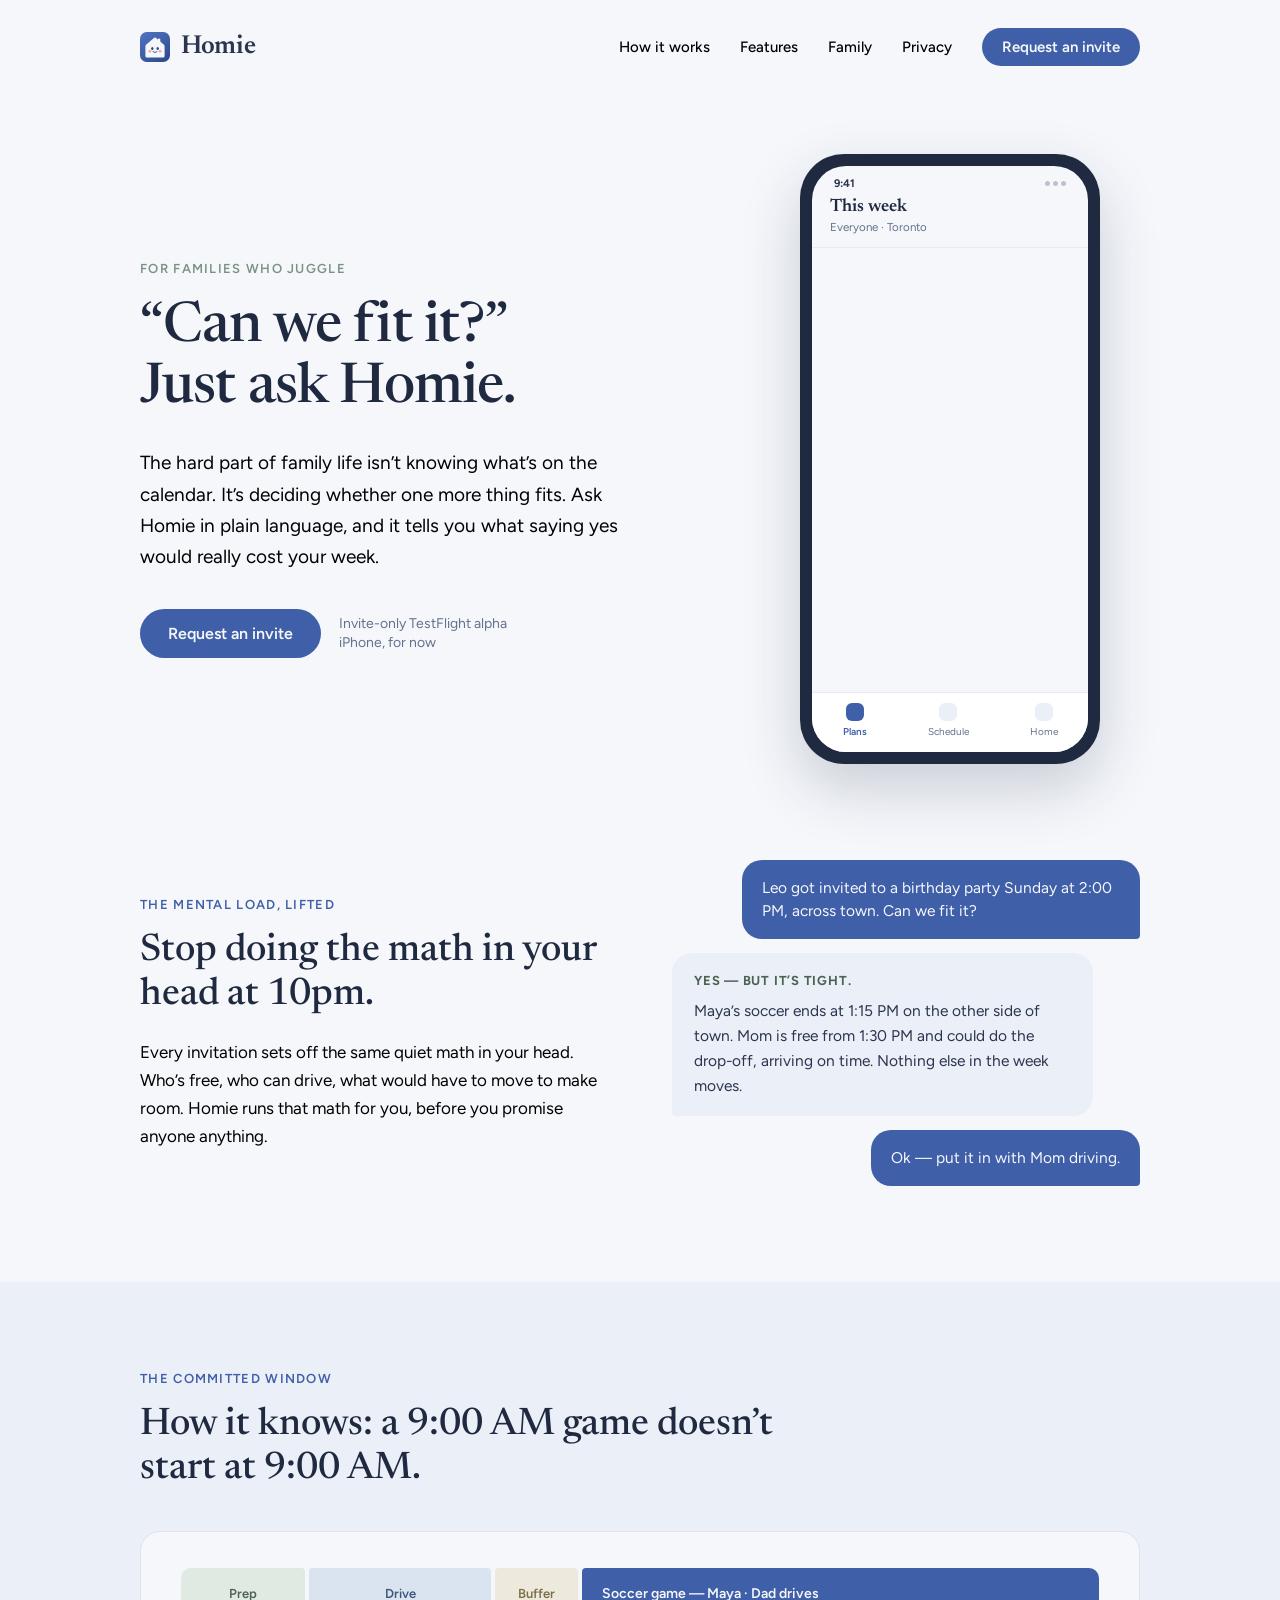
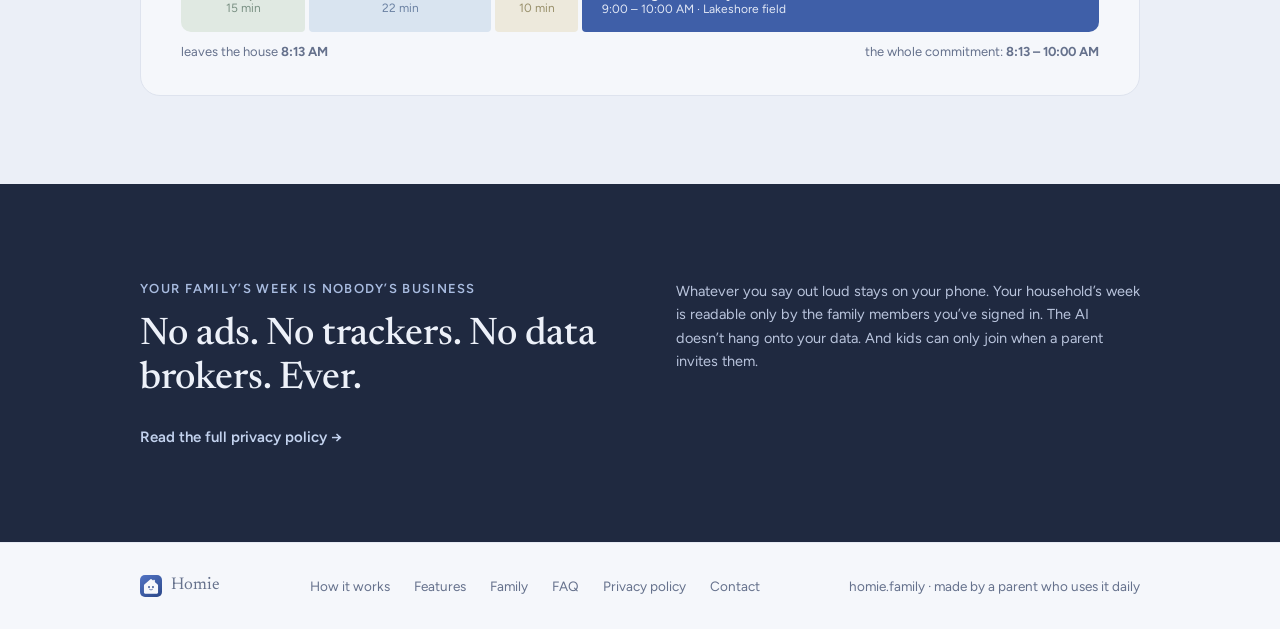
==== commit 2d944b49: "Copy: rewrite site prose in a warmer, human voice (drop em-dashes/AI cadence) Co-Authored-By: Claude" ====
--- a/index.html
+++ b/index.html
@@ -2,7 +2,20 @@
 <meta charset="utf-8">
 <meta name="viewport" content="width=device-width, initial-scale=1">
 <title>Homie — the family calendar that knows how long it actually takes</title>
-<link rel="stylesheet" href="styles.css">
+<link rel="icon" href="favicon.png" type="image/png">
+<meta property="og:type" content="website">
+<meta property="og:site_name" content="Homie">
+<meta property="og:title" content="Homie — the family calendar that knows how long it actually takes">
+<meta property="og:description" content="Ask in plain language whether one more thing fits your week. Homie tells you what saying yes would really cost, not just another row on the calendar.">
+<meta property="og:url" content="https://homie.family/">
+<meta property="og:image" content="https://homie.family/og.png">
+<meta property="og:image:width" content="1024">
+<meta property="og:image:height" content="1024">
+<meta name="twitter:card" content="summary">
+<meta name="twitter:title" content="Homie — the family calendar that knows how long it actually takes">
+<meta name="twitter:description" content="Ask in plain language whether one more thing fits your week. Homie tells you what saying yes would really cost, not just another row on the calendar.">
+<meta name="twitter:image" content="https://homie.family/og.png">
+<link rel="stylesheet" href="styles.css?v=2">
 </head><body class="p-home">
 
 <nav class="wrap" style="display:flex;align-items:center;justify-content:space-between;padding-top:28px">
@@ -21,7 +34,7 @@
 <div>
 <p class="eyebrow" style="margin:0 0 20px;color:var(--sage-eyebrow)">For families who juggle</p>
 <h1 style="margin:0;font:var(--text-display);letter-spacing:var(--tracking-display);color:var(--text-heading);text-wrap:pretty">“Can we fit it?”<br>Just ask Homie.</h1>
-<p style="margin:28px 0 0;font:var(--text-lead);max-width:520px;text-wrap:pretty">The hard part of family life isn’t knowing what’s on the calendar — it’s deciding whether one more thing fits. Ask Homie in plain language, and it answers with the real impact on your week.</p>
+<p style="margin:28px 0 0;font:var(--text-lead);max-width:520px;text-wrap:pretty">The hard part of family life isn’t knowing what’s on the calendar. It’s deciding whether one more thing fits. Ask Homie in plain language, and it tells you what saying yes would really cost your week.</p>
 <div style="display:flex;align-items:center;gap:18px;margin-top:36px">
 <a class="btn" href="mailto:homie.family@protonmail.com?subject=Homie%20invite%20request">Request an invite</a>
 <span style="font-size:14px;color:var(--text-muted);line-height:1.4">Invite-only TestFlight alpha<br>iPhone, for now</span>
@@ -87,7 +100,7 @@
 <div>
 <p class="eyebrow" style="margin:0 0 16px;color:var(--accent)">The mental load, lifted</p>
 <h2 style="margin:0;font:var(--text-h2);color:var(--text-heading);text-wrap:pretty">Stop doing the math in your head at 10pm.</h2>
-<p style="margin:20px 0 0;font:var(--text-body-lg);text-wrap:pretty">Every invitation kicks off the same silent calculation — who’s free, who’s driving, what has to move. Homie does that calculation for you, before you promise anyone anything.</p>
+<p style="margin:20px 0 0;font:var(--text-body-lg);text-wrap:pretty">Every invitation sets off the same quiet math in your head. Who’s free, who can drive, what would have to move to make room. Homie runs that math for you, before you promise anyone anything.</p>
 </div>
 <div style="display:flex;flex-direction:column;gap:14px">
 <div style="align-self:flex-end;max-width:85%;background:var(--accent);color:var(--on-accent);border-radius:20px 20px 4px 20px;padding:var(--pad-bubble);font-size:15.5px;line-height:1.5">Leo got invited to a birthday party Sunday at 2:00 PM, across town. Can we fit it?</div>
@@ -116,7 +129,7 @@
 <h2 style="margin:0;font:var(--text-h2);color:var(--inv-heading);text-wrap:pretty">No ads. No trackers. No data brokers. Ever.</h2>
 <a href="https://privacy.homie.family/" style="display:inline-block;margin-top:26px;color:var(--inv-link);font-size:15px;font-weight:600">Read the full privacy policy →</a>
 </div>
-<div style="font-size:14.5px;line-height:1.6;color:var(--inv-body)">Voice stays on the phone. Your household’s data is readable only by your signed-in family. AI that forgets. Kids join by a parent’s invite only.</div>
+<div style="font-size:14.5px;line-height:1.6;color:var(--inv-body)">Whatever you say out loud stays on your phone. Your household’s week is readable only by the family members you’ve signed in. The AI doesn’t hang onto your data. And kids can only join when a parent invites them.</div>
 </div></section>
 
 <footer style="border-top:1px solid var(--line-soft)"><div class="wrap" style="display:flex;flex-wrap:wrap;gap:20px;justify-content:space-between;align-items:center;padding-top:32px;padding-bottom:32px;font-size:13.5px;color:var(--text-muted)">
--- a/styles.css
+++ b/styles.css
@@ -129,6 +129,11 @@
 .navlink{color:var(--text-body)}
 .navlink.active{color:var(--accent)}
 @media (max-width:820px){ header.hero{grid-template-columns:1fr!important} }
+/* Nav wraps on small screens (was a single non-wrapping row → collisions) */
+@media (max-width:720px){
+  nav.wrap{flex-wrap:wrap;justify-content:center!important;gap:12px 20px;padding-top:22px;text-align:center}
+  nav.wrap > div{flex-wrap:wrap;justify-content:center;gap:14px 18px!important;font-size:14px!important}
+}
 /* Homepage inline-grid sections collapse on mobile too */
 @media (max-width:820px){
   .p-home #how,
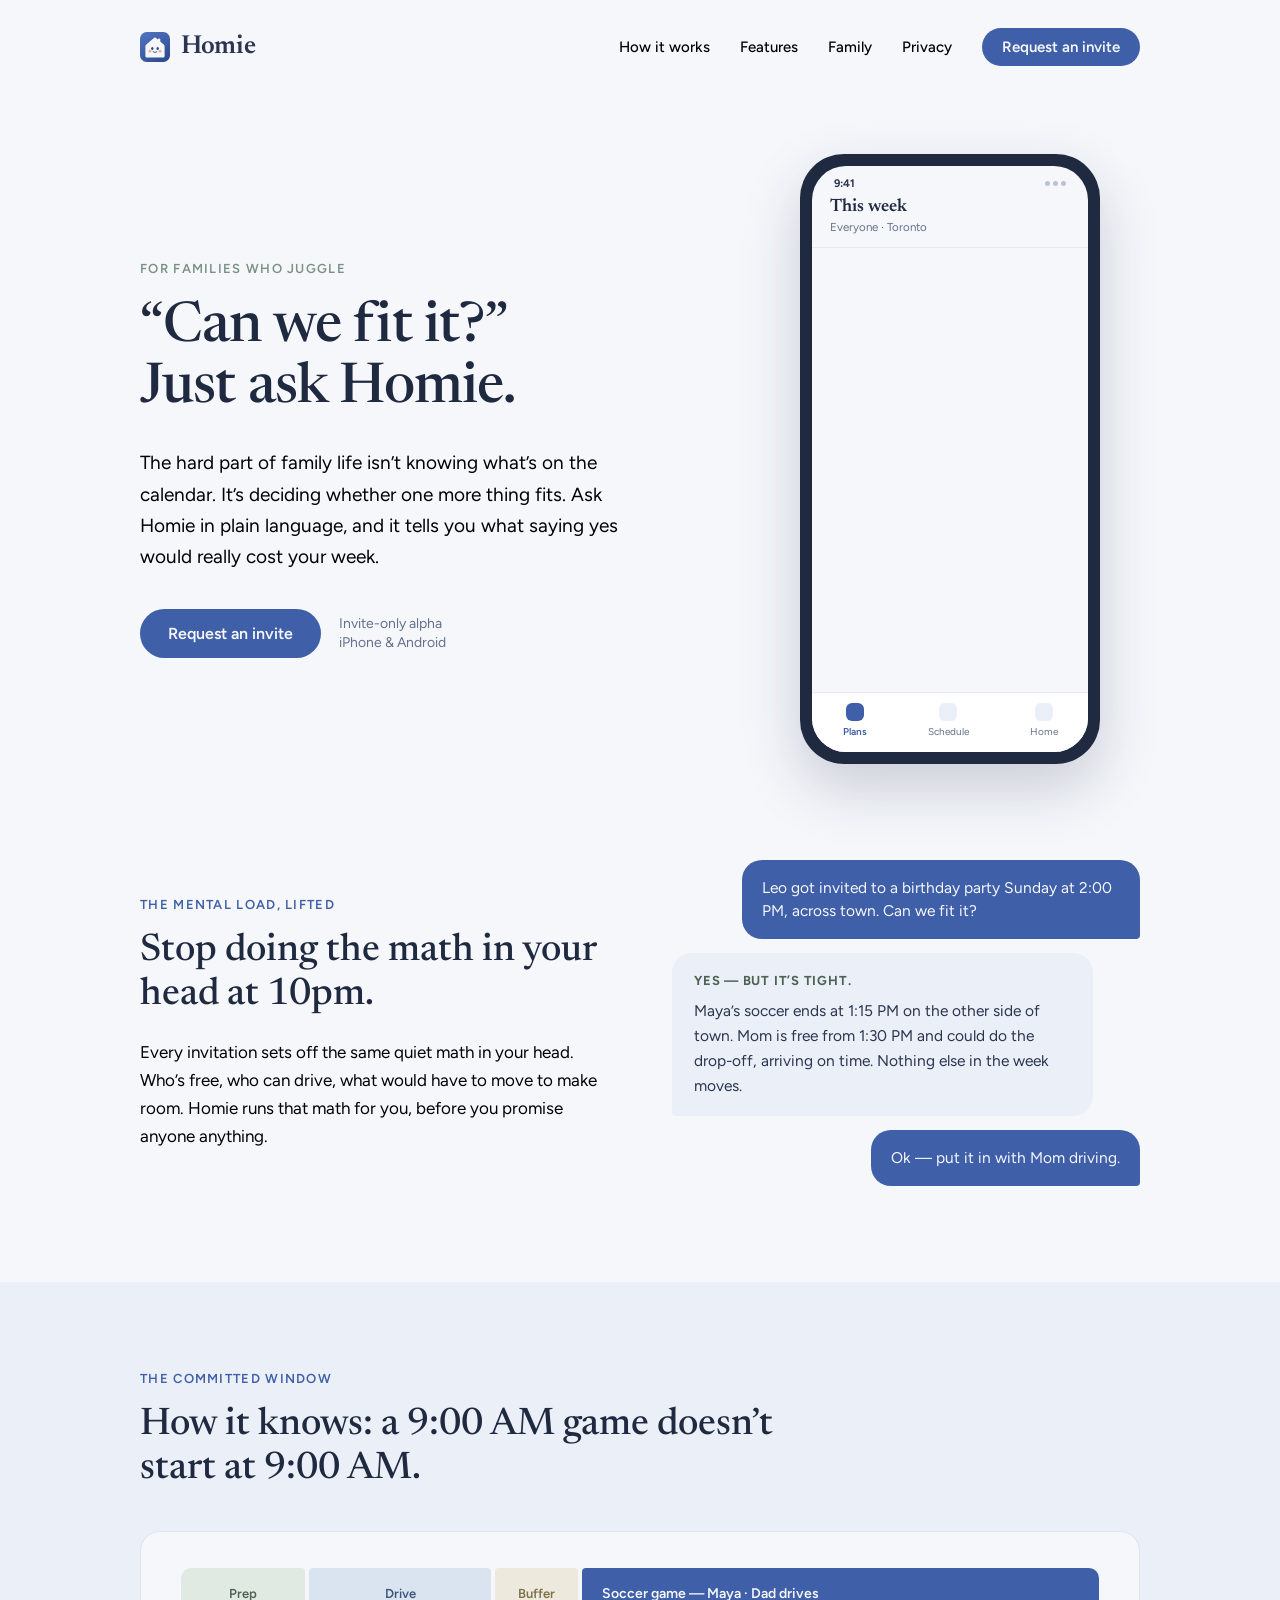
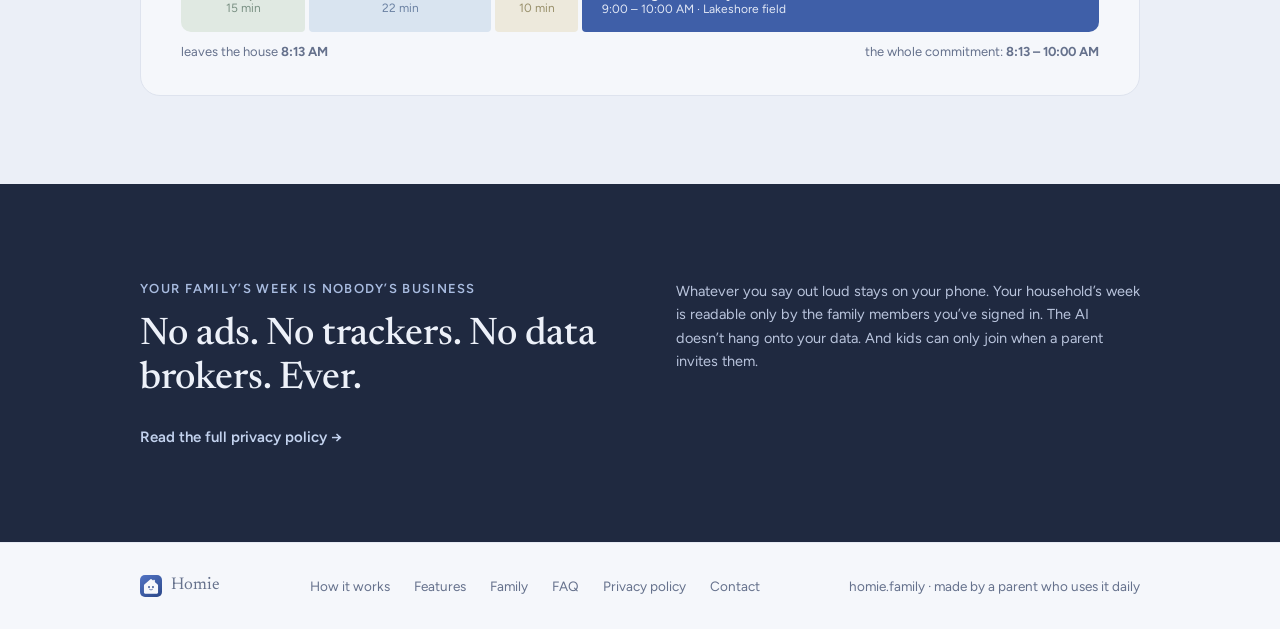
==== commit 5b58580a: "Copy: site is now iPhone & Android (invite-only alpha), update FAQ + CTAs Co-Authored-By: Claude Opu" ====
--- a/index.html
+++ b/index.html
@@ -37,7 +37,7 @@
 <p style="margin:28px 0 0;font:var(--text-lead);max-width:520px;text-wrap:pretty">The hard part of family life isn’t knowing what’s on the calendar. It’s deciding whether one more thing fits. Ask Homie in plain language, and it tells you what saying yes would really cost your week.</p>
 <div style="display:flex;align-items:center;gap:18px;margin-top:36px">
 <a class="btn" href="mailto:homie.family@protonmail.com?subject=Homie%20invite%20request">Request an invite</a>
-<span style="font-size:14px;color:var(--text-muted);line-height:1.4">Invite-only TestFlight alpha<br>iPhone, for now</span>
+<span style="font-size:14px;color:var(--text-muted);line-height:1.4">Invite-only alpha<br>iPhone &amp; Android</span>
 </div></div>
 <div style="display:flex;justify-content:center">
 <div class="hphone" aria-hidden="true">
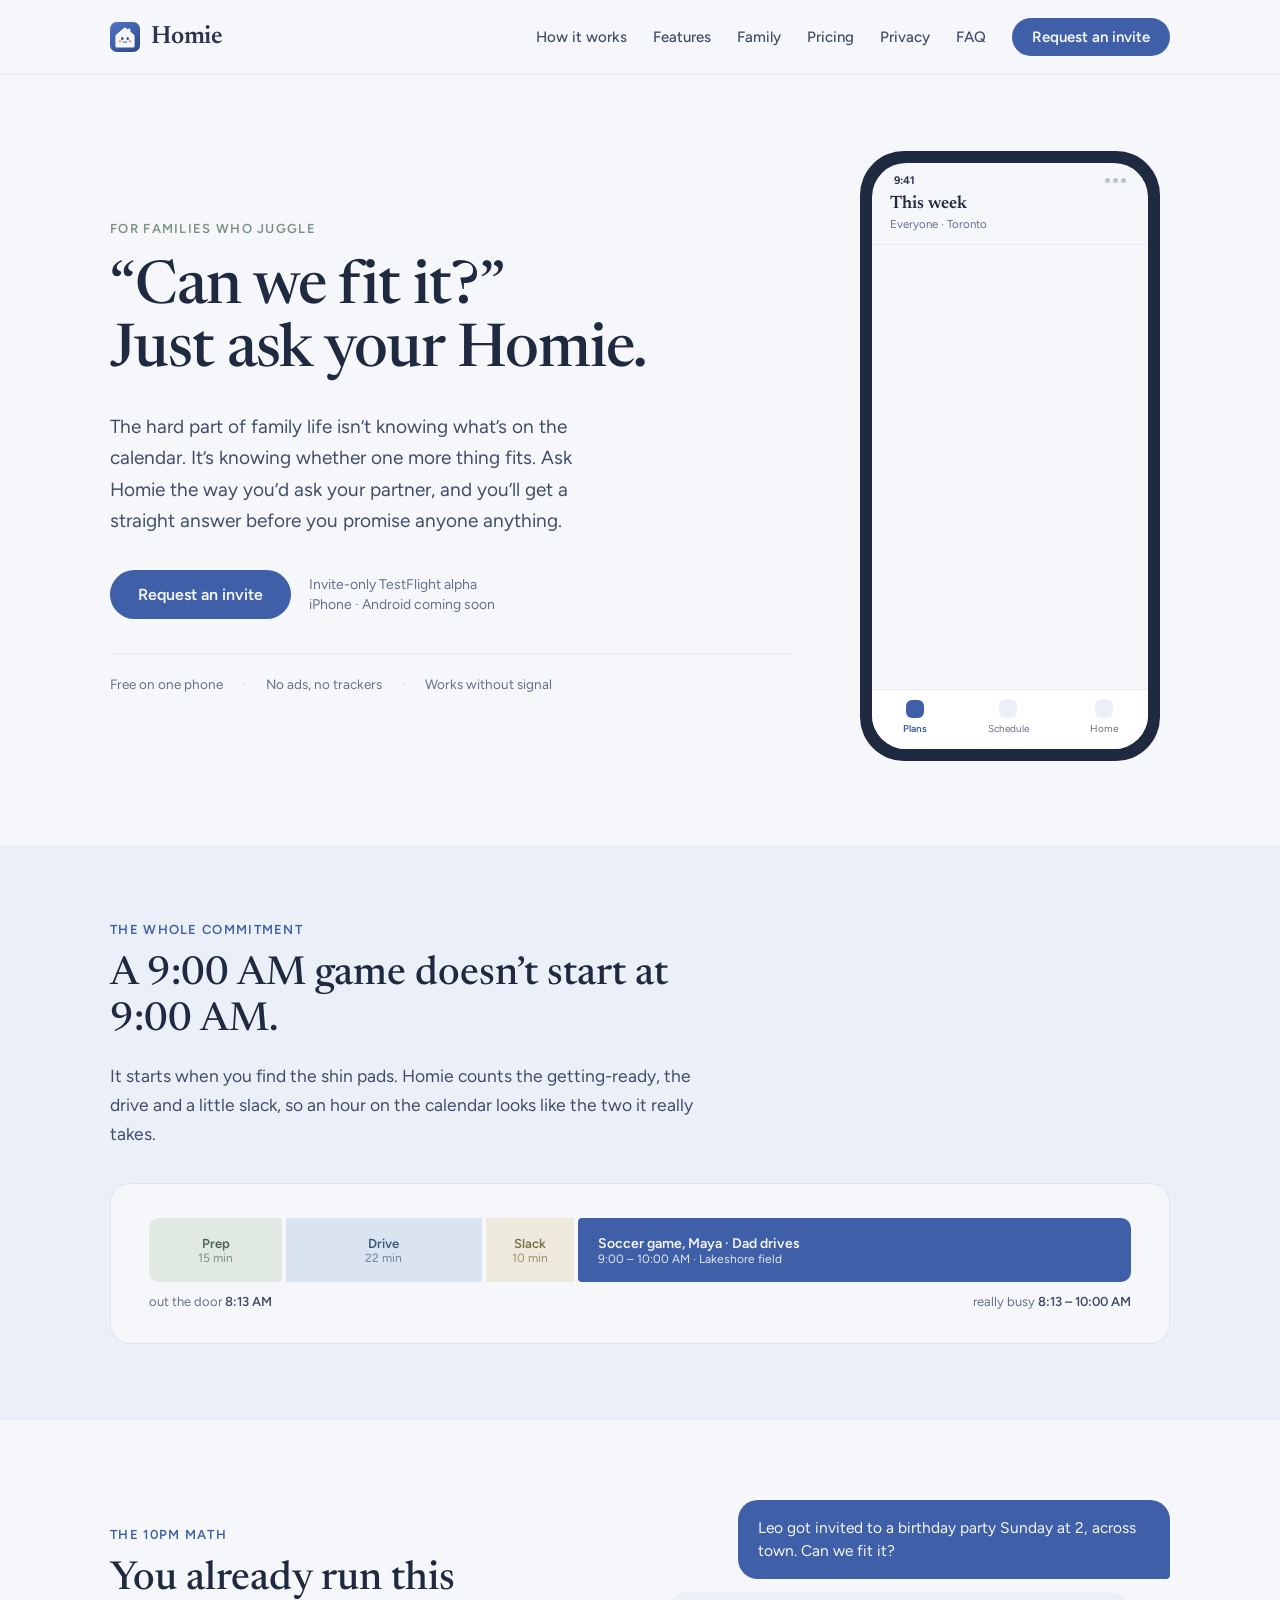
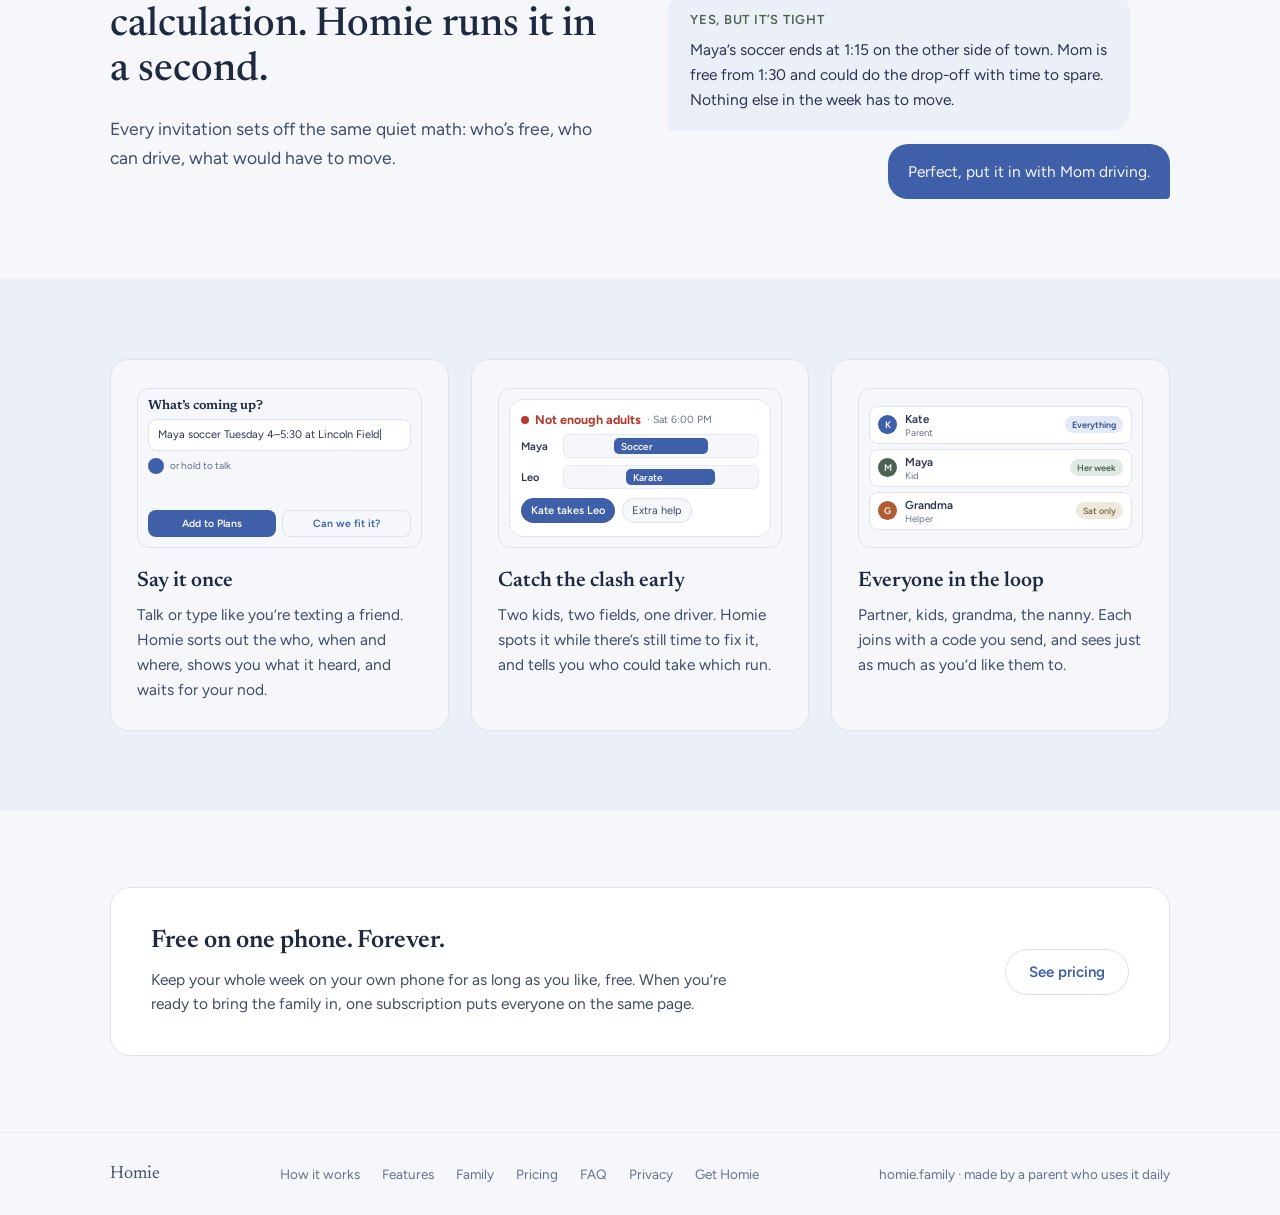
==== commit c5b17f88: "Redesign: pricing is a page, and every product visual is drawn Full redesign of the marketing site a" ====
--- a/index.html
+++ b/index.html
@@ -2,6 +2,7 @@
 <meta charset="utf-8">
 <meta name="viewport" content="width=device-width, initial-scale=1">
 <title>Homie — the family calendar that knows how long it actually takes</title>
+<meta name="description" content="Ask in plain language whether one more thing fits your week. Homie tells you what saying yes would really cost. Free on one phone, forever.">
 <link rel="icon" href="favicon.png" type="image/png">
 <meta property="og:type" content="website">
 <meta property="og:site_name" content="Homie">
@@ -15,135 +16,184 @@
 <meta name="twitter:title" content="Homie — the family calendar that knows how long it actually takes">
 <meta name="twitter:description" content="Ask in plain language whether one more thing fits your week. Homie tells you what saying yes would really cost, not just another row on the calendar.">
 <meta name="twitter:image" content="https://homie.family/og.png">
-<link rel="stylesheet" href="styles.css?v=2">
+<link rel="stylesheet" href="styles.css?v=3">
 </head><body class="p-home">
-
-<nav class="wrap" style="display:flex;align-items:center;justify-content:space-between;padding-top:28px">
-<a href="index.html" style="display:flex;align-items:center;gap:11px;color:var(--text-strong)">
+<header class="site-header">
+<div class="header-inner">
+<a class="brand" href="index.html">
 <svg width="30" height="30" viewBox="0 0 100 100" aria-hidden="true" style="display:block;flex:none"><defs><linearGradient id="hm" x1="18" y1="6" x2="82" y2="100" gradientUnits="userSpaceOnUse"><stop offset="0" stop-color="#4E6FBE"/><stop offset=".48" stop-color="#3F5FA8"/><stop offset="1" stop-color="#2E4A8C"/></linearGradient></defs><rect width="100" height="100" rx="22.5" fill="url(#hm)"/><rect x="60" y="22" width="7.5" height="20" rx="2.87" fill="#F5F7FB"/><path fill="#F5F7FB" d="M52.6 19.1 L79 42 Q82 44.4 82 48 L82 80 Q82 85 77 85 L23 85 Q18 85 18 80 L18 48 Q18 44.4 21 42 L47.4 19.1 Q50 16.8 52.6 19.1 Z"/><circle cx="33" cy="64" r="4.8" fill="#E8A98C" opacity=".85"/><circle cx="67" cy="64" r="4.8" fill="#E8A98C" opacity=".85"/><ellipse cx="41" cy="55" rx="4" ry="5" fill="#2E4A8C"/><ellipse cx="59" cy="55" rx="4" ry="5" fill="#2E4A8C"/><path d="M43.5 66 Q50 71 56.5 66" fill="none" stroke="#2E4A8C" stroke-width="3" stroke-linecap="round"/></svg>
-<span style="font:600 26px var(--font-display);letter-spacing:-0.01em">Homie</span></a>
-<div style="display:flex;align-items:center;gap:30px;font-size:15px;font-weight:500">
-<a class="navlink" href="how-it-works.html">How it works</a>
-<a class="navlink" href="features.html">Features</a>
-<a class="navlink" href="family.html">Family</a>
-<a class="navlink" href="privacy.html">Privacy</a>
-<a class="btn" style="padding:var(--pad-btn-sm);font-size:15px" href="mailto:homie.family@protonmail.com?subject=Homie%20invite%20request">Request an invite</a>
-</div></nav>
-
-<header class="wrap hero" style="display:grid;grid-template-columns:1fr 380px;gap:64px;align-items:center;padding-top:88px;padding-bottom:96px">
-<div>
-<p class="eyebrow" style="margin:0 0 20px;color:var(--sage-eyebrow)">For families who juggle</p>
-<h1 style="margin:0;font:var(--text-display);letter-spacing:var(--tracking-display);color:var(--text-heading);text-wrap:pretty">“Can we fit it?”<br>Just ask Homie.</h1>
-<p style="margin:28px 0 0;font:var(--text-lead);max-width:520px;text-wrap:pretty">The hard part of family life isn’t knowing what’s on the calendar. It’s deciding whether one more thing fits. Ask Homie in plain language, and it tells you what saying yes would really cost your week.</p>
-<div style="display:flex;align-items:center;gap:18px;margin-top:36px">
-<a class="btn" href="mailto:homie.family@protonmail.com?subject=Homie%20invite%20request">Request an invite</a>
-<span style="font-size:14px;color:var(--text-muted);line-height:1.4">Invite-only alpha<br>iPhone &amp; Android</span>
-</div></div>
-<div style="display:flex;justify-content:center">
-<div class="hphone" aria-hidden="true">
-  <div class="hscreen">
-    <div class="m-status"><span>9:41</span><span class="dots"><i></i><i></i><i></i></span></div>
-    <div class="appbar"><b>This week</b><small>Everyone · Toronto</small></div>
-    <div class="scenes">
-
-      <div class="scene scene-a">
-        <div class="feed">
-          <div class="daylbl">SATURDAY</div>
-          <div class="pcardm">
-            <div class="ph"><b>Soccer tournament</b><small>9:00 AM</small></div>
-            <div class="chiprow"><span class="mchip"><i style="background:var(--member-1)"></i>Maya</span><span class="cov">Grandma drives</span></div>
-            <div class="hint"><span><i style="background:var(--sage-200)"></i>leave 8:20</span><span><i style="background:var(--sky-200)"></i>~25 min</span><span><i style="background:var(--accent)"></i>plays 9:00</span></div>
-          </div>
-          <div class="pcardm">
-            <div class="ph"><b>Swim lesson</b><small>11:00 AM</small></div>
-            <div class="chiprow"><span class="mchip"><i style="background:var(--member-2)"></i>Leo</span><span class="cov">Dad · leave 10:35</span></div>
-          </div>
-          <div class="daylbl">SUNDAY</div>
-          <div class="pcardm">
-            <div class="ph"><b>Birthday party</b><small>2:00 PM</small></div>
-            <div class="chiprow"><span class="mchip"><i style="background:var(--member-2)"></i>Leo</span><span class="cov">across town</span></div>
-          </div>
-        </div>
-      </div>
-
-      <div class="scene scene-b">
-        <div class="scenetitle">Saturday · a clash</div>
-        <div class="conf">
-          <div class="confhd"><span class="rdot"></span>Not enough adults <small>· 6:00 PM</small></div>
-          <div class="clane"><span class="who">Maya</span><div class="ctrack"><div class="cblk" style="left:28%;width:48%;background:var(--accent);color:var(--on-accent)">Soccer</div></div></div>
-          <div class="clane"><span class="who">Leo</span><div class="ctrack"><div class="cblk" style="left:32%;width:46%;background:var(--accent);color:var(--on-accent)">Karate</div></div></div>
-          <div class="clane"><span class="who" style="color:var(--danger)">Dad</span><div class="ctrack" style="border-color:var(--danger-soft)"><div class="cblk" style="left:28%;width:50%;background:var(--danger-soft);color:var(--danger)">one driver</div></div></div>
-          <div class="fixrow"><span class="fchip on">Kate takes Leo</span><span class="fchip">Extra help</span></div>
-          <div class="resolved">✓ Resolved — both kids covered</div>
-        </div>
-      </div>
-
-      <div class="scene scene-c">
-        <div class="scenetitle">Before you say yes</div>
-        <div class="ask">Can we fit camping Aug 12–15?</div>
-        <div class="ans"><span class="ak">Yes — if 3 things give</span>Skip Maya’s Thursday swim · nanny’s Friday off · Leo’s piano needs a ride.</div>
-        <div class="addbtn">Add to Plans · +3 changes</div>
-      </div>
-
-    </div>
-    <div class="tabbar">
-      <span class="on"><i></i>Plans</span>
-      <span><i></i>Schedule</span>
-      <span><i></i>Home</span>
-    </div>
-  </div>
-</div>
+<span>Homie</span></a>
+<input type="checkbox" id="nav-toggle" class="nav-toggle" aria-label="Menu">
+<label for="nav-toggle" class="nav-burger" aria-hidden="true"><i></i><i></i><i></i></label>
+<nav class="nav" aria-label="Main">
+<a href="how-it-works.html">How it works</a>
+<a href="features.html">Features</a>
+<a href="family.html">Family</a>
+<a href="pricing.html">Pricing</a>
+<a href="privacy.html">Privacy</a>
+<a href="faq.html">FAQ</a>
+</nav>
+<a class="cta" href="get.html">Request an invite</a>
 </div>
 </header>
 
-<section id="how" class="wrap" style="display:grid;grid-template-columns:1fr 1fr;gap:64px;align-items:center;padding-bottom:96px">
+<main>
+<section class="hero">
 <div>
-<p class="eyebrow" style="margin:0 0 16px;color:var(--accent)">The mental load, lifted</p>
-<h2 style="margin:0;font:var(--text-h2);color:var(--text-heading);text-wrap:pretty">Stop doing the math in your head at 10pm.</h2>
-<p style="margin:20px 0 0;font:var(--text-body-lg);text-wrap:pretty">Every invitation sets off the same quiet math in your head. Who’s free, who can drive, what would have to move to make room. Homie runs that math for you, before you promise anyone anything.</p>
+<p class="eyebrow">For families who juggle</p>
+<h1 class="h-hero" style="margin-top:20px">&ldquo;Can we fit it?&rdquo;<br>Just ask your Homie.</h1>
+<p class="lead">The hard part of family life isn&rsquo;t knowing what&rsquo;s on the calendar. It&rsquo;s knowing whether one more thing fits. Ask Homie the way you&rsquo;d ask your partner, and you&rsquo;ll get a straight answer before you promise anyone anything.</p>
+<div class="hero-cta">
+<a class="btn" href="get.html">Request an invite</a>
+<span>Invite-only TestFlight alpha<br>iPhone &middot; Android coming soon</span>
 </div>
-<div style="display:flex;flex-direction:column;gap:14px">
-<div style="align-self:flex-end;max-width:85%;background:var(--accent);color:var(--on-accent);border-radius:20px 20px 4px 20px;padding:var(--pad-bubble);font-size:15.5px;line-height:1.5">Leo got invited to a birthday party Sunday at 2:00 PM, across town. Can we fit it?</div>
-<div style="align-self:flex-start;max-width:90%;background:var(--surface-section);border-radius:20px 20px 20px 4px;padding:18px 22px;font-size:15.5px;line-height:1.6;color:var(--text-strong)">
-<strong style="display:block;color:var(--sage-600);font-size:13px;letter-spacing:0.06em;text-transform:uppercase;margin-bottom:8px">Yes — but it’s tight.</strong>
-Maya’s soccer ends at 1:15 PM on the other side of town. Mom is free from 1:30 PM and could do the drop-off, arriving on time. Nothing else in the week moves.</div>
-<div style="align-self:flex-end;max-width:85%;background:var(--accent);color:var(--on-accent);border-radius:20px 20px 4px 20px;padding:var(--pad-bubble);font-size:15.5px;line-height:1.5">Ok — put it in with Mom driving.</div>
-</div></section>
+<div class="rule-row">
+<span>Free on one phone</span><span class="sep">&middot;</span><span>No ads, no trackers</span><span class="sep">&middot;</span><span>Works without signal</span>
+</div>
+</div>
+<div class="phone" aria-hidden="true">
+<div class="phone-screen">
+<div class="m-status"><span>9:41</span><span class="dots"><i></i><i></i><i></i></span></div>
+<div class="appbar"><b>This week</b><small>Everyone &middot; Toronto</small></div>
+<div class="scenes">
+<div class="scene scene-a">
+<div class="feed">
+<div class="daylbl">SATURDAY</div>
+<div class="pcardm">
+<div class="ph"><b>Soccer tournament</b><small>9:00 AM</small></div>
+<div class="chiprow"><span class="mchip"><i style="background:var(--member-1)"></i>Maya</span><span class="cov">Grandma drives</span></div>
+<div class="hint"><span><i style="background:var(--sage-200)"></i>leave 8:20</span><span><i style="background:var(--sky-200)"></i>~25 min</span><span><i style="background:var(--accent)"></i>plays 9:00</span></div>
+</div>
+<div class="pcardm">
+<div class="ph"><b>Swim lesson</b><small>11:00 AM</small></div>
+<div class="chiprow"><span class="mchip"><i style="background:var(--member-2)"></i>Leo</span><span class="cov">Dad &middot; leave 10:35</span></div>
+</div>
+<div class="daylbl">SUNDAY</div>
+<div class="pcardm">
+<div class="ph"><b>Birthday party</b><small>2:00 PM</small></div>
+<div class="chiprow"><span class="mchip"><i style="background:var(--member-2)"></i>Leo</span><span class="cov">across town</span></div>
+</div>
+</div>
+</div>
+<div class="scene scene-b">
+<div class="scenetitle">Saturday &middot; a clash</div>
+<div class="conf">
+<div class="confhd"><span class="rdot"></span>Not enough adults <small>&middot; 6:00 PM</small></div>
+<div class="clane"><span class="who">Maya</span><div class="ctrack"><div class="cblk" style="left:28%;width:48%;background:var(--accent);color:var(--on-accent)">Soccer</div></div></div>
+<div class="clane"><span class="who">Leo</span><div class="ctrack"><div class="cblk" style="left:32%;width:46%;background:var(--accent);color:var(--on-accent)">Karate</div></div></div>
+<div class="clane"><span class="who" style="color:var(--danger)">Dad</span><div class="ctrack" style="border-color:var(--danger-soft)"><div class="cblk" style="left:28%;width:50%;background:var(--danger-soft);color:var(--danger)">one driver</div></div></div>
+<div class="fixrow"><span class="fchip on">Kate takes Leo</span><span class="fchip">Extra help</span></div>
+<div class="resolved">&#10003; Resolved &mdash; both kids covered</div>
+</div>
+</div>
+<div class="scene scene-c">
+<div class="scenetitle">Before you say yes</div>
+<div class="ask">Can we fit camping Aug 12&ndash;15?</div>
+<div class="ans"><span class="ak">Yes &mdash; if 3 things give</span>Skip Maya&rsquo;s Thursday swim &middot; nanny&rsquo;s Friday off &middot; Leo&rsquo;s piano needs a ride.</div>
+<div class="addbtn">Add to Plans &middot; +3 changes</div>
+</div>
+</div>
+<div class="tabbar">
+<span class="on"><i></i>Plans</span>
+<span><i></i>Schedule</span>
+<span><i></i>Home</span>
+</div>
+</div>
+</div>
+</section>
 
-<section style="background:var(--surface-section);padding:88px 0"><div class="wrap">
-<p class="eyebrow" style="margin:0 0 16px;color:var(--accent)">The committed window</p>
-<h2 style="margin:0;font:var(--text-h2);color:var(--text-heading);max-width:640px;text-wrap:pretty">How it knows: a 9:00 AM game doesn’t start at 9:00 AM.</h2>
-<div style="margin-top:40px;background:var(--surface-page);border:1px solid var(--border);border-radius:var(--radius-panel);padding:36px 40px">
-<div style="display:flex;gap:4px;height:64px">
-<div style="flex:15;display:flex;flex-direction:column;justify-content:center;align-items:center;background:var(--sage-200);border-radius:10px 4px 4px 10px"><span style="font-size:13px;font-weight:600;color:var(--sage-600)">Prep</span><span style="font-size:12px;color:var(--sage-400)">15 min</span></div>
-<div style="flex:22;display:flex;flex-direction:column;justify-content:center;align-items:center;background:var(--sky-200);border-radius:4px"><span style="font-size:13px;font-weight:600;color:var(--sky-600)">Drive</span><span style="font-size:12px;color:var(--sky-400)">22 min</span></div>
-<div style="flex:10;display:flex;flex-direction:column;justify-content:center;align-items:center;background:var(--cream-300);border-radius:4px"><span style="font-size:13px;font-weight:600;color:var(--sand-600)">Buffer</span><span style="font-size:12px;color:var(--sand-400)">10 min</span></div>
-<div style="flex:60;display:flex;flex-direction:column;justify-content:center;padding-left:20px;background:var(--accent);border-radius:4px 10px 10px 4px"><span style="font-size:14px;font-weight:600;color:var(--on-accent)">Soccer game — Maya · Dad drives</span><span style="font-size:12px;color:var(--terra-200)">9:00 – 10:00 AM · Lakeshore field</span></div>
+<section class="band commitment">
+<div class="wrap">
+<p class="eyebrow eyebrow-blue">The whole commitment</p>
+<h2 class="h-sec">A 9:00 AM game doesn&rsquo;t start at 9:00 AM.</h2>
+<p class="body-lg">It starts when you find the shin pads. Homie counts the getting-ready, the drive and a little slack, so an hour on the calendar looks like the two it really takes.</p>
+<div class="cw-panel">
+<div class="cw">
+<div class="cw-prep"><b>Prep</b><small>15 min</small></div>
+<div class="cw-drive"><b>Drive</b><small>22 min</small></div>
+<div class="cw-slack"><b>Slack</b><small>10 min</small></div>
+<div class="cw-event"><b>Soccer game, Maya &middot; Dad drives</b><small>9:00 &ndash; 10:00 AM &middot; Lakeshore field</small></div>
 </div>
-<div style="display:flex;justify-content:space-between;margin-top:12px;font-size:13px;color:var(--text-muted)"><span>leaves the house <strong style="color:var(--text-body)">8:13 AM</strong></span><span>the whole commitment: <strong style="color:var(--text-body)">8:13 – 10:00 AM</strong></span></div>
-</div></div></section>
+<div class="cw-caps"><span>out the door <strong>8:13 AM</strong></span><span>really busy <strong>8:13 &ndash; 10:00 AM</strong></span></div>
+</div>
+</div>
+</section>
 
-<section id="privacy" style="background:var(--surface-inverse);padding:96px 0"><div class="wrap" style="display:grid;grid-template-columns:1fr 1fr;gap:72px">
+<section class="math">
 <div>
-<p class="eyebrow" style="margin:0 0 16px;color:var(--inv-accent)">Your family’s week is nobody’s business</p>
-<h2 style="margin:0;font:var(--text-h2);color:var(--inv-heading);text-wrap:pretty">No ads. No trackers. No data brokers. Ever.</h2>
-<a href="https://privacy.homie.family/" style="display:inline-block;margin-top:26px;color:var(--inv-link);font-size:15px;font-weight:600">Read the full privacy policy →</a>
+<p class="eyebrow eyebrow-blue">The 10pm math</p>
+<h2 class="h-sec">You already run this calculation. Homie runs it in a second.</h2>
+<p class="body-lg">Every invitation sets off the same quiet math: who&rsquo;s free, who can drive, what would have to move.</p>
 </div>
-<div style="font-size:14.5px;line-height:1.6;color:var(--inv-body)">Whatever you say out loud stays on your phone. Your household’s week is readable only by the family members you’ve signed in. The AI doesn’t hang onto your data. And kids can only join when a parent invites them.</div>
-</div></section>
+<div class="chat">
+<div class="bub-ask">Leo got invited to a birthday party Sunday at 2, across town. Can we fit it?</div>
+<div class="bub-ans"><strong class="verdict">Yes, but it&rsquo;s tight</strong>Maya&rsquo;s soccer ends at 1:15 on the other side of town. Mom is free from 1:30 and could do the drop-off with time to spare. Nothing else in the week has to move.</div>
+<div class="bub-ask">Perfect, put it in with Mom driving.</div>
+</div>
+</section>
 
-<footer style="border-top:1px solid var(--line-soft)"><div class="wrap" style="display:flex;flex-wrap:wrap;gap:20px;justify-content:space-between;align-items:center;padding-top:32px;padding-bottom:32px;font-size:13.5px;color:var(--text-muted)">
-<a href="index.html" style="display:flex;align-items:center;gap:9px;color:var(--text-body)">
-<svg width="22" height="22" viewBox="0 0 100 100" aria-hidden="true" style="display:block;flex:none"><defs><linearGradient id="hmf" x1="18" y1="6" x2="82" y2="100" gradientUnits="userSpaceOnUse"><stop offset="0" stop-color="#4E6FBE"/><stop offset=".48" stop-color="#3F5FA8"/><stop offset="1" stop-color="#2E4A8C"/></linearGradient></defs><rect width="100" height="100" rx="22.5" fill="url(#hmf)"/><rect x="60" y="22" width="7.5" height="20" rx="2.87" fill="#F5F7FB"/><path fill="#F5F7FB" d="M52.6 19.1 L79 42 Q82 44.4 82 48 L82 80 Q82 85 77 85 L23 85 Q18 85 18 80 L18 48 Q18 44.4 21 42 L47.4 19.1 Q50 16.8 52.6 19.1 Z"/><ellipse cx="41" cy="55" rx="4" ry="5" fill="#2E4A8C"/><ellipse cx="59" cy="55" rx="4" ry="5" fill="#2E4A8C"/><path d="M43.5 66 Q50 71 56.5 66" fill="none" stroke="#2E4A8C" stroke-width="3" stroke-linecap="round"/></svg>
-<span style="font:400 17px var(--font-display)">Homie</span></a>
-<div style="display:flex;flex-wrap:wrap;gap:24px">
-<a class="navlink" href="how-it-works.html" style="color:var(--text-muted)">How it works</a>
-<a class="navlink" href="features.html" style="color:var(--text-muted)">Features</a>
-<a class="navlink" href="family.html" style="color:var(--text-muted)">Family</a>
-<a class="navlink" href="faq.html" style="color:var(--text-muted)">FAQ</a>
-<a href="https://privacy.homie.family/" style="color:var(--text-muted)">Privacy policy</a>
-<a href="mailto:homie.family@protonmail.com" style="color:var(--text-muted)">Contact</a>
+<section class="band trio">
+<div class="wrap grid-3">
+<div class="card">
+<div class="mock">
+<div class="mock-title">What&rsquo;s coming up?</div>
+<div class="mock-field">Maya soccer Tuesday 4&ndash;5:30 at Lincoln Field<span class="mock-caret"></span></div>
+<div class="mock-mic"><i></i>or hold to talk</div>
+<div class="mock-btns"><span class="mock-btn">Add to Plans</span><span class="mock-btn ghost">Can we fit it?</span></div>
 </div>
-<span>homie.family · made by a parent who uses it daily</span>
-</div></footer>
-</body></html>+<h3 class="h-card-sm">Say it once</h3>
+<p class="body-sm">Talk or type like you&rsquo;re texting a friend. Homie sorts out the who, when and where, shows you what it heard, and waits for your nod.</p>
+</div>
+<div class="card">
+<div class="mock">
+<div class="conf" style="flex:1;display:flex;flex-direction:column;justify-content:center">
+<div class="confhd"><span class="rdot"></span>Not enough adults <small>&middot; Sat 6:00 PM</small></div>
+<div class="clane"><span class="who">Maya</span><div class="ctrack"><div class="cblk" style="left:26%;width:48%;background:var(--accent);color:var(--on-accent)">Soccer</div></div></div>
+<div class="clane"><span class="who">Leo</span><div class="ctrack"><div class="cblk" style="left:32%;width:46%;background:var(--accent);color:var(--on-accent)">Karate</div></div></div>
+<div class="fixrow"><span class="fchip on">Kate takes Leo</span><span class="fchip">Extra help</span></div>
+</div>
+</div>
+<h3 class="h-card-sm">Catch the clash early</h3>
+<p class="body-sm">Two kids, two fields, one driver. Homie spots it while there&rsquo;s still time to fix it, and tells you who could take which run.</p>
+</div>
+<div class="card">
+<div class="mock">
+<div class="mock-people" style="justify-content:center;flex:1">
+<div class="mock-person"><i style="background:var(--member-1)">K</i><span><b>Kate</b><small>Parent</small></span><span class="mock-badge">Everything</span></div>
+<div class="mock-person"><i style="background:var(--member-2)">M</i><span><b>Maya</b><small>Kid</small></span><span class="mock-badge soft">Her week</span></div>
+<div class="mock-person"><i style="background:var(--member-3)">G</i><span><b>Grandma</b><small>Helper</small></span><span class="mock-badge wait">Sat only</span></div>
+</div>
+</div>
+<h3 class="h-card-sm">Everyone in the loop</h3>
+<p class="body-sm">Partner, kids, grandma, the nanny. Each joins with a code you send, and sees just as much as you&rsquo;d like them to.</p>
+</div>
+</div>
+</section>
+
+<section class="pricing-strip">
+<div class="card">
+<div>
+<h3 class="h-card-lg" style="font-weight:600;font-size:25px">Free on one phone. Forever.</h3>
+<p class="body-sm">Keep your whole week on your own phone for as long as you like, free. When you&rsquo;re ready to bring the family in, one subscription puts everyone on the same page.</p>
+</div>
+<a class="btn-ghost" href="pricing.html">See pricing</a>
+</div>
+</section>
+</main>
+
+<footer class="site-footer">
+<div class="footer-inner">
+<a class="footer-mark" href="index.html">Homie</a>
+<div class="footer-links">
+<a href="how-it-works.html">How it works</a>
+<a href="features.html">Features</a>
+<a href="family.html">Family</a>
+<a href="pricing.html">Pricing</a>
+<a href="faq.html">FAQ</a>
+<a href="privacy.html">Privacy</a>
+<a href="get.html">Get Homie</a>
+</div>
+<span>homie.family &middot; made by a parent who uses it daily</span>
+</div>
+</footer>
+</body></html>
--- a/styles.css
+++ b/styles.css
@@ -7,14 +7,20 @@
      1. Fonts + design tokens (the existing Homie design system,
         flattened from tokens/*.css into :root so this file stands
         alone). Theme: Cornflower.
-     2. Shared site chrome (nav, footer, buttons, layout helpers).
-     3. Per-page CSS, each scoped under a body class (.p-hiw,
-        .p-feat, .p-fam, .p-priv, .p-faq) so nothing collides.
+     2. Shared site chrome — sticky header, footer, buttons,
+        containers, bands, cards, headings.
+     3. Shared content blocks used by more than one page
+        (screenshot slots, phone frame, chat bubbles, committed
+        window bar).
+     4. Per-page CSS, each scoped under a body class (.p-home,
+        .p-hiw, .p-feat, .p-fam, .p-price, .p-priv, .p-faq,
+        .p-get) so nothing collides.
+     5. Responsive rules, then reduced-motion overrides.
    ============================================================ */
 
 @import url("https://fonts.googleapis.com/css2?family=Newsreader:ital,opsz,wght@0,6..72,400;0,6..72,500;0,6..72,600;1,6..72,400&family=Figtree:wght@400;500;600;700&display=swap");
 
-/* === Design tokens (existing system) === */
+/* === 1. Design tokens (existing system) === */
 :root {
   /* Cool neutrals */
   --cream-50: #F5F7FB;
@@ -26,6 +32,8 @@
   --ink-800: #2B3550;
   --ink-600: #414D68;
   --ink-400: #65718C;
+  --ink-300: #9BA5BB;
+  --ink-200: #B7C4DE;
   /* Cornflower accent */
   --terra-600: #2E4A8C;
   --terra-500: #3F5FA8;
@@ -59,15 +67,20 @@
   --text-body: var(--ink-600);
   --text-strong: var(--ink-800);
   --text-muted: var(--ink-400);
+  --text-placeholder: var(--ink-300);
+  --text-faint: var(--ink-200);
   --accent: var(--terra-500);
   --accent-hover: var(--terra-600);
   --on-accent: #F5F7FB;
   --border: var(--line);
+  --border-hover: #C7D0E4;
   --selection: #DCE4F4;
   /* Status */
   --danger: #B23A2E;
   --danger-soft: #F6DFDA;
   --warn: #B5833C;
+  --warn-soft: #F3EBDA;
+  --ok-soft: #E6EFE9;
   --ok: var(--sage-600);
   /* Member lane colors */
   --member-1: #3F5FA8;
@@ -77,256 +90,419 @@
   --member-5: #7D4E78;
   /* Shadow — device mockups / floating sheets only */
   --shadow-device: 0 24px 60px rgba(31, 41, 64, 0.20);
+  --shadow-card-hover: 0 6px 20px rgba(31, 41, 64, 0.06);
 
   /* Typography */
   --font-display: 'Newsreader', Georgia, serif;
   --font-body: 'Figtree', -apple-system, sans-serif;
-  --text-display: 500 56px/1.08 var(--font-display);
-  --text-h2-lg: 500 42px/1.15 var(--font-display);
-  --text-h2: 500 38px/1.15 var(--font-display);
-  --text-h3: 600 21px/1.3 var(--font-display);
-  --text-lead: 400 19px/1.65 var(--font-body);
-  --text-body-lg: 400 17px/1.65 var(--font-body);
-  --text-body: 400 15.5px/1.6 var(--font-body);
-  --text-body-sm: 400 15px/1.6 var(--font-body);
-  --text-caption: 400 13.5px/1.5 var(--font-body);
-  --text-eyebrow: 600 13px/1.4 var(--font-body);
   --tracking-eyebrow: 0.1em;
-  --tracking-display: -0.015em;
+  --tracking-display: -0.018em;
 
   /* Layout & spacing */
-  --content-max: 1080px;
-  --section-pad-y: 96px;
+  --content-max: 1140px;
+  --content-text: 820px;
   --section-pad-x: 40px;
-  --gap-cards: 24px;
-  --gap-grid-lg: 64px;
-  --pad-card: 28px 26px;
-  --pad-btn: 15px 28px;
-  --pad-btn-sm: 10px 20px;
-  --pad-bubble: 16px 20px;
   /* Radii */
   --radius-pill: 999px;
   --radius-card: 18px;
   --radius-panel: 20px;
+  --radius-tile: 14px;
+  --radius-slot: 12px;
   --radius-bubble: 20px;
   --radius-bubble-tail: 4px;
   --radius-seg: 10px;
   --radius-device: 44px;
 }
 
-/* === New: shared site chrome (all marketing pages) === */
+/* === 2. Base + shared chrome === */
 *{box-sizing:border-box}
-body{margin:0;background:var(--surface-page);font-family:var(--font-body);color:var(--text-body)}
+body{margin:0;background:var(--surface-page);font-family:var(--font-body);color:var(--text-body);-webkit-font-smoothing:antialiased}
+::selection{background:var(--selection)}
 a{color:var(--accent);text-decoration:none}
-a:hover{color:var(--accent-hover);text-decoration:underline}
+a:hover{color:var(--accent-hover)}
+img{max-width:100%;display:block}
+[hidden]{display:none!important}
+
 .wrap{max-width:var(--content-max);margin:0 auto;padding:0 var(--section-pad-x)}
-.narrow{max-width:760px}
-.eyebrow{font:var(--text-eyebrow);letter-spacing:var(--tracking-eyebrow);text-transform:uppercase}
-.btn{display:inline-block;background:var(--accent);color:var(--on-accent);padding:var(--pad-btn);border-radius:var(--radius-pill);font-weight:600;font-size:16px;text-decoration:none;border:0;cursor:pointer}
-.btn:hover{background:var(--accent-hover);color:var(--on-accent);text-decoration:none}
-.btn.secondary{background:transparent;color:var(--accent);box-shadow:inset 0 0 0 1px var(--border)}
-.btn.secondary:hover{background:transparent;color:var(--accent-hover);box-shadow:inset 0 0 0 1px var(--accent)}
-.navlink{color:var(--text-body)}
-.navlink.active{color:var(--accent)}
-@media (max-width:820px){ header.hero{grid-template-columns:1fr!important} }
-/* Nav wraps on small screens (was a single non-wrapping row → collisions) */
-@media (max-width:720px){
-  nav.wrap{flex-wrap:wrap;justify-content:center!important;gap:12px 20px;padding-top:22px;text-align:center}
-  nav.wrap > div{flex-wrap:wrap;justify-content:center;gap:14px 18px!important;font-size:14px!important}
-}
-/* Homepage inline-grid sections collapse on mobile too */
-@media (max-width:820px){
-  .p-home #how,
-  .p-home #privacy > .wrap{grid-template-columns:1fr!important;gap:36px!important}
-}
-
-/* === New: How it works (.p-hiw) === */
-.p-hiw .cw-panel{margin-top:44px;background:var(--surface-page);border:1px solid var(--border);border-radius:var(--radius-panel);padding:36px 40px}
-.p-hiw .cw{display:flex;gap:4px;height:76px}
-.p-hiw .cw-seg,.p-hiw .cw-event{display:flex;flex-direction:column;justify-content:center;flex-basis:0;overflow:hidden;white-space:nowrap}
-.p-hiw .cw-seg{align-items:center}
-.p-hiw .cw-seg span:first-child{font-size:13px;font-weight:600}
-.p-hiw .cw-seg span:last-child{font-size:12px}
-.p-hiw .cw-prep{background:var(--sage-200);border-radius:10px 4px 4px 10px}
-.p-hiw .cw-prep span:first-child{color:var(--sage-600)}.p-hiw .cw-prep span:last-child{color:var(--sage-400)}
-.p-hiw .cw-drive{background:var(--sky-200);border-radius:4px}
-.p-hiw .cw-drive span:first-child{color:var(--sky-600)}.p-hiw .cw-drive span:last-child{color:var(--sky-400)}
-.p-hiw .cw-buffer{background:var(--cream-300);border-radius:4px}
-.p-hiw .cw-buffer span:first-child{color:var(--sand-600)}.p-hiw .cw-buffer span:last-child{color:var(--sand-400)}
-.p-hiw .cw-event{flex-grow:60;padding-left:20px;background:var(--accent);border-radius:4px 10px 10px 4px}
-.p-hiw .cw-event span:first-child{font-size:14px;font-weight:600;color:var(--on-accent)}
-.p-hiw .cw-event span:last-child{font-size:12px;color:var(--terra-200)}
-.p-hiw .cw-caps{position:relative;margin-top:16px;min-height:24px}
-.p-hiw .cw-caps span{position:absolute;left:0;top:0;font-size:14.5px;color:var(--text-muted)}
-.p-hiw .cw-caps strong{color:var(--text-body)}
-.p-hiw .cw-prep{animation:grow-prep 8.5s ease-in-out infinite;opacity:0;flex-grow:.0001}
-.p-hiw .cw-drive{animation:grow-drive 8.5s ease-in-out infinite;opacity:0;flex-grow:.0001}
-.p-hiw .cw-buffer{animation:grow-buffer 8.5s ease-in-out infinite;opacity:0;flex-grow:.0001}
-.p-hiw .cap-naive{animation:cap-naive 8.5s ease-in-out infinite}
-.p-hiw .cap-honest{animation:cap-honest 8.5s ease-in-out infinite;opacity:0}
-@keyframes grow-prep{0%,9%{flex-grow:.0001;opacity:0}26%,86%{flex-grow:15;opacity:1}96%,100%{flex-grow:.0001;opacity:0}}
-@keyframes grow-drive{0%,13%{flex-grow:.0001;opacity:0}30%,86%{flex-grow:22;opacity:1}96%,100%{flex-grow:.0001;opacity:0}}
-@keyframes grow-buffer{0%,17%{flex-grow:.0001;opacity:0}34%,86%{flex-grow:10;opacity:1}96%,100%{flex-grow:.0001;opacity:0}}
-@keyframes cap-naive{0%,12%{opacity:1}22%,90%{opacity:0}100%{opacity:1}}
-@keyframes cap-honest{0%,24%{opacity:0}36%,90%{opacity:1}98%,100%{opacity:0}}
-.p-hiw .step{display:grid;grid-template-columns:1fr 1fr;gap:var(--gap-grid-lg);align-items:center;padding:56px 0}
-.p-hiw .step:nth-child(even) .step-mock{order:-1}
-.p-hiw .num{display:inline-flex;align-items:center;justify-content:center;width:34px;height:34px;border-radius:var(--radius-pill);background:var(--accent);color:var(--on-accent);font:600 16px var(--font-body);margin-bottom:18px}
-.p-hiw .mock{background:var(--surface-card);border:1px solid var(--border);border-radius:var(--radius-panel);padding:24px}
-.p-hiw .field{background:var(--surface-page);border:1px solid var(--border);border-radius:14px;padding:16px 18px;font-size:15.5px;color:var(--text-strong);line-height:1.5}
-.p-hiw .verbs{display:flex;gap:10px;margin-top:14px}
-.p-hiw .verbs .btn{flex:1;text-align:center;font-size:15px;padding:12px 16px;border-radius:12px}
-.p-hiw .miclabel{display:flex;align-items:center;gap:10px;font-size:13.5px;color:var(--text-muted);margin-bottom:14px}
-.p-hiw .dot{width:10px;height:10px;border-radius:50%;background:var(--accent)}
-.p-hiw .row{display:flex;justify-content:space-between;gap:16px;padding:11px 0;border-bottom:1px solid var(--line-soft);font-size:15px}
-.p-hiw .row:last-of-type{border-bottom:0}
-.p-hiw .row .k{color:var(--text-muted)}.p-hiw .row .v{color:var(--text-strong);font-weight:500;text-align:right}
-.p-hiw .chip{display:inline-flex;align-items:center;gap:7px;background:var(--surface-section);border-radius:var(--radius-pill);padding:5px 12px;font-size:13.5px;color:var(--text-strong);font-weight:500}
-.p-hiw .chip.sel{background:var(--terra-200);box-shadow:inset 0 0 0 1.5px var(--accent)}
-.p-hiw .chips{display:flex;flex-wrap:wrap;gap:8px}
-.p-hiw .chip .cdot{width:9px;height:9px;border-radius:50%}
-.p-hiw .fitbar{margin-top:16px;background:var(--danger-soft);border-radius:12px;padding:13px 16px;font-size:14px;color:var(--text-strong);line-height:1.5}
-.p-hiw .fitbar b{color:var(--danger)}
-.p-hiw .fixes{display:flex;flex-wrap:wrap;gap:8px;margin-top:14px}
-.p-hiw .fix{font-size:13.5px;padding:7px 13px;border-radius:var(--radius-pill);background:var(--surface-page);box-shadow:inset 0 0 0 1px var(--border);color:var(--text-body)}
-.p-hiw .fix.sel{background:var(--accent);color:var(--on-accent);box-shadow:none;font-weight:600}
-.p-hiw .honest{display:flex;align-items:center;gap:9px;flex-wrap:wrap;font-size:13.5px;color:var(--text-muted);margin-top:6px}
-.p-hiw .seg-dot{display:inline-flex;align-items:center;gap:6px}
-.p-hiw .seg-dot i{width:10px;height:10px;border-radius:3px;display:inline-block}
-@media (max-width:820px){
-  .p-hiw .step{grid-template-columns:1fr;gap:28px;padding:36px 0}
-  .p-hiw .step:nth-child(even) .step-mock{order:0}
-}
-@media (prefers-reduced-motion:reduce){
-  .p-hiw .cw-prep,.p-hiw .cw-drive,.p-hiw .cw-buffer,.p-hiw .cap-naive,.p-hiw .cap-honest{animation:none}
-  .p-hiw .cw-prep{opacity:1;flex-grow:15}.p-hiw .cw-drive{opacity:1;flex-grow:22}.p-hiw .cw-buffer{opacity:1;flex-grow:10}
-  .p-hiw .cap-naive{opacity:0}.p-hiw .cap-honest{opacity:1}
-}
-
-/* === New: Features (.p-feat) === */
-.p-feat .pillar{display:grid;grid-template-columns:1fr 1fr;gap:var(--gap-grid-lg);align-items:center;padding:52px 0;border-top:1px solid var(--line-soft)}
-.p-feat .pillar:first-of-type{border-top:0}
-.p-feat .pillar:nth-of-type(even) .pv{order:-1}
-.p-feat .problem{font:500 18px/1.55 var(--font-display);font-style:italic;color:var(--text-strong);margin:0 0 14px;text-wrap:pretty}
-.p-feat .mock{background:var(--surface-card);border:1px solid var(--border);border-radius:var(--radius-panel);padding:22px}
-.p-feat .chip{display:inline-flex;align-items:center;gap:7px;background:var(--surface-section);border-radius:var(--radius-pill);padding:5px 12px;font-size:13.5px;color:var(--text-strong);font-weight:500}
-.p-feat .chip .cdot{width:9px;height:9px;border-radius:50%}
-.p-feat .fix{font-size:13.5px;padding:7px 13px;border-radius:var(--radius-pill);background:var(--surface-page);box-shadow:inset 0 0 0 1px var(--border);color:var(--text-body)}
-.p-feat .fix.sel{background:var(--accent);color:var(--on-accent);box-shadow:none;font-weight:600}
-.p-feat .bub-ask{align-self:flex-end;max-width:85%;background:var(--accent);color:var(--on-accent);border-radius:20px 20px 4px 20px;padding:var(--pad-bubble);font-size:14.5px;line-height:1.5}
-.p-feat .bub-ans{align-self:flex-start;max-width:92%;background:var(--surface-section);border-radius:20px 20px 20px 4px;padding:16px 20px;font-size:14.5px;line-height:1.6;color:var(--text-strong)}
-.p-feat .kicker{display:block;color:var(--sage-600);font-size:12.5px;letter-spacing:0.06em;text-transform:uppercase;font-weight:700;margin-bottom:7px}
-.p-feat .lane{display:grid;grid-template-columns:52px 1fr;align-items:center;gap:10px;margin-top:10px}
-.p-feat .lane .who{font-size:13px;font-weight:600;color:var(--text-strong)}
-.p-feat .track{position:relative;height:34px;background:var(--surface-page);border:1px solid var(--line-soft);border-radius:8px}
-.p-feat .blk{position:absolute;top:4px;bottom:4px;border-radius:6px;display:flex;align-items:center;padding:0 8px;font-size:11.5px;font-weight:600;white-space:nowrap;overflow:hidden}
-.p-feat .rowline{display:flex;justify-content:space-between;gap:16px;padding:10px 0;border-bottom:1px solid var(--line-soft);font-size:14.5px}
-.p-feat .rowline:last-child{border-bottom:0}
-.p-feat .rowline .k{color:var(--text-muted)}.p-feat .rowline .v{color:var(--text-strong);font-weight:500;text-align:right}
-@media (max-width:820px){
-  .p-feat .pillar{grid-template-columns:1fr;gap:26px;padding:36px 0}
-  .p-feat .pillar:nth-of-type(even) .pv{order:0}
-}
-
-/* === New: Family (.p-fam) === */
-.p-fam .duo{display:grid;grid-template-columns:1fr 1fr;gap:var(--gap-grid-lg);align-items:center;padding:52px 0}
-.p-fam .duo:nth-of-type(even) .pv{order:-1}
-.p-fam .mock{background:var(--surface-card);border:1px solid var(--border);border-radius:var(--radius-panel);padding:22px}
-.p-fam .chip{display:inline-flex;align-items:center;gap:7px;background:var(--surface-section);border-radius:var(--radius-pill);padding:5px 12px;font-size:13.5px;color:var(--text-strong);font-weight:500}
-.p-fam .chip .cdot{width:9px;height:9px;border-radius:50%}
-.p-fam .plan{border:1px solid var(--border);border-radius:14px;padding:13px 16px;background:var(--surface-page)}
-.p-fam .plan .t{display:flex;justify-content:space-between;align-items:baseline}
-.p-fam .plan .t b{font:600 15.5px var(--font-display);color:var(--text-heading)}
-.p-fam .plan .t small{font-size:12.5px;color:var(--text-muted)}
-.p-fam .plan .sub{margin-top:5px;font-size:13px;color:var(--text-body)}
-.p-fam .person{display:grid;grid-template-columns:auto 1fr auto;gap:14px;align-items:center;padding:16px 0;border-bottom:1px solid var(--line-soft)}
-.p-fam .person:last-child{border-bottom:0}
-.p-fam .face{width:44px;height:44px;border-radius:50%;display:flex;align-items:center;justify-content:center;font:600 16px var(--font-body);color:#fff}
-.p-fam .person .nm{font-weight:600;color:var(--text-strong);font-size:15.5px}
-.p-fam .person .role{font-size:13px;color:var(--text-muted);margin-top:2px}
-.p-fam .badge{font-size:12.5px;font-weight:600;padding:6px 12px;border-radius:var(--radius-pill);background:var(--surface-section);color:var(--text-strong);white-space:nowrap}
-.p-fam .badge.full{background:var(--terra-200);color:var(--accent-hover)}
-.p-fam .badge.none{box-shadow:inset 0 0 0 1px var(--border);background:transparent;color:var(--text-muted)}
-@media (max-width:820px){
-  .p-fam .duo{grid-template-columns:1fr;gap:26px;padding:36px 0}
-  .p-fam .duo:nth-of-type(even) .pv{order:0}
-}
-
-/* === New: Privacy (.p-priv) === */
-.p-priv .cards{display:grid;grid-template-columns:1fr 1fr;gap:var(--gap-cards);margin-top:8px}
-.p-priv .pcard{background:var(--surface-card);border:1px solid var(--border);border-radius:var(--radius-panel);padding:28px 26px}
-.p-priv .pcard h3{margin:0 0 10px;font:var(--text-h3);color:var(--text-heading)}
-.p-priv .pcard p{margin:0;font:var(--text-body-lg);color:var(--text-body);text-wrap:pretty}
-.p-priv .wide{grid-column:1 / -1}
-@media (max-width:820px){ .p-priv .cards{grid-template-columns:1fr} }
-
-/* === New: FAQ (.p-faq) === */
-.p-faq .qa{border-top:1px solid var(--line-soft);padding:28px 0}
-.p-faq .qa:last-child{border-bottom:1px solid var(--line-soft)}
-.p-faq .qa h3{margin:0 0 10px;font:var(--text-h3);color:var(--text-heading);text-wrap:pretty}
-.p-faq .qa p{margin:0;font:var(--text-body-lg);color:var(--text-body);text-wrap:pretty}
-.p-faq .qa p + p{margin-top:12px}
-
-/* === New: Home hero mockup (.p-home) — looping pure-CSS in-app walkthrough,
-   cycles Agenda → conflict resolution → "can we fit it?" verdict.
-   Fictional demo data; only advertisable tabs (Plans/Schedule/Home). === */
-.p-home .hphone{width:300px;height:610px;background:var(--ink-900);border-radius:var(--radius-device);padding:12px;box-shadow:var(--shadow-device)}
-.p-home .hscreen{position:relative;width:100%;height:100%;border-radius:34px;background:var(--surface-page);overflow:hidden;display:flex;flex-direction:column}
-.p-home .m-status{display:flex;justify-content:space-between;align-items:center;padding:11px 22px 0;font-size:11px;font-weight:700;color:var(--text-strong)}
-.p-home .m-status .dots{display:flex;gap:3px}
-.p-home .m-status .dots i{width:5px;height:5px;border-radius:50%;background:var(--text-muted);opacity:.4}
-.p-home .appbar{padding:8px 18px 12px}
-.p-home .appbar b{font:600 18px var(--font-display);color:var(--text-heading);display:block}
-.p-home .appbar small{font-size:11.5px;color:var(--text-muted)}
-.p-home .scenes{position:relative;flex:1;overflow:hidden;border-top:1px solid var(--line-soft)}
-.p-home .scene{position:absolute;inset:0;padding:16px;display:flex;flex-direction:column;gap:11px;opacity:0;overflow:hidden}
-.p-home .scenetitle{font:700 10.5px var(--font-body);letter-spacing:.08em;text-transform:uppercase;color:var(--text-muted)}
-/* Scene A — agenda */
-.p-home .feed{display:flex;flex-direction:column;gap:10px}
-.p-home .daylbl{font:700 10.5px var(--font-body);letter-spacing:.08em;color:var(--text-muted)}
-.p-home .pcardm{background:var(--surface-card);border:1px solid var(--border);border-radius:12px;padding:11px 12px}
-.p-home .pcardm .ph{display:flex;justify-content:space-between;align-items:baseline}
-.p-home .pcardm .ph b{font:600 14px var(--font-display);color:var(--text-heading)}
-.p-home .pcardm .ph small{font-size:11px;color:var(--text-muted)}
-.p-home .chiprow{display:flex;align-items:center;gap:8px;margin-top:7px}
-.p-home .mchip{display:inline-flex;align-items:center;gap:5px;background:var(--surface-section);border-radius:999px;padding:3px 9px;font-size:11.5px;color:var(--text-strong);font-weight:500}
-.p-home .mchip i{width:7px;height:7px;border-radius:50%}
-.p-home .cov{font-size:11.5px;color:var(--text-body)}
-.p-home .hint{display:flex;gap:10px;margin-top:8px;font-size:10.5px;color:var(--text-muted)}
-.p-home .hint span{display:inline-flex;align-items:center;gap:4px}
-.p-home .hint i{width:8px;height:8px;border-radius:3px}
-/* Scene B — conflict */
-.p-home .conf{background:var(--surface-card);border:1px solid var(--border);border-radius:14px;padding:13px}
-.p-home .confhd{display:flex;align-items:center;gap:6px;font-size:12.5px;font-weight:700;color:var(--danger)}
-.p-home .confhd small{font-weight:400;color:var(--text-muted)}
-.p-home .rdot{width:8px;height:8px;border-radius:50%;background:var(--danger)}
-.p-home .clane{display:grid;grid-template-columns:34px 1fr;align-items:center;gap:8px;margin-top:9px}
-.p-home .clane .who{font-size:11px;font-weight:600;color:var(--text-strong)}
-.p-home .ctrack{position:relative;height:24px;background:var(--surface-page);border:1px solid var(--line-soft);border-radius:6px}
-.p-home .cblk{position:absolute;top:3px;bottom:3px;border-radius:5px;display:flex;align-items:center;padding:0 7px;font-size:10px;font-weight:600;white-space:nowrap;overflow:hidden}
-.p-home .fixrow{display:flex;gap:7px;margin-top:12px}
-.p-home .fchip{font-size:11px;padding:6px 10px;border-radius:999px;background:var(--surface-page);box-shadow:inset 0 0 0 1px var(--border);color:var(--text-body)}
-.p-home .fchip.on{background:var(--accent);color:var(--on-accent);box-shadow:none;font-weight:600}
-.p-home .resolved{margin-top:11px;font-size:11.5px;font-weight:600;color:var(--sage-600)}
-/* Scene C — fit verdict */
-.p-home .ask{align-self:flex-end;max-width:88%;background:var(--accent);color:var(--on-accent);border-radius:16px 16px 4px 16px;padding:11px 14px;font-size:12.5px;line-height:1.45}
-.p-home .ans{align-self:flex-start;max-width:94%;background:var(--surface-card);border:1px solid var(--border);border-radius:16px 16px 16px 4px;padding:12px 14px;font-size:12.5px;line-height:1.5;color:var(--text-strong)}
-.p-home .ak{display:block;color:var(--sage-600);font-size:10.5px;letter-spacing:.05em;text-transform:uppercase;font-weight:700;margin-bottom:5px}
-.p-home .addbtn{margin-top:2px;text-align:center;background:var(--accent);color:var(--on-accent);font-size:12.5px;font-weight:600;padding:10px;border-radius:12px}
-/* Tab bar — advertisable tabs only */
-.p-home .tabbar{display:flex;justify-content:space-around;padding:10px 0 14px;border-top:1px solid var(--line-soft);background:var(--surface-card)}
-.p-home .tabbar span{display:flex;flex-direction:column;align-items:center;gap:4px;font-size:10px;color:var(--text-muted)}
-.p-home .tabbar i{width:18px;height:18px;border-radius:6px;background:var(--surface-section)}
-.p-home .tabbar .on{color:var(--accent);font-weight:600}
-.p-home .tabbar .on i{background:var(--accent)}
-/* Scene cross-fade (16.5s loop) + small in-scene motion */
-.p-home .scene-a{animation:hbSceneA 16.5s ease-in-out infinite}
-.p-home .scene-b{animation:hbSceneB 16.5s ease-in-out infinite}
-.p-home .scene-c{animation:hbSceneC 16.5s ease-in-out infinite}
-.p-home .scene-a .feed{animation:hbFeed 16.5s ease-in-out infinite}
-.p-home .scene-b .fchip.on{animation:hbPick 16.5s ease-in-out infinite}
-.p-home .scene-b .resolved{animation:hbResolve 16.5s ease-in-out infinite}
-.p-home .scene-c .ans{animation:hbAns 16.5s ease-in-out infinite}
+.intro{max-width:var(--content-text);margin:0 auto;padding:72px var(--section-pad-x) 40px}
+.band{background:var(--surface-section)}
+.band-dark{background:var(--surface-inverse)}
+
+/* Headings + text */
+h1,h2,h3,h4{margin:0;color:var(--text-heading);text-wrap:pretty}
+p{margin:0}
+.h-hero{font:500 60px/1.06 var(--font-display);letter-spacing:var(--tracking-display)}
+.h-page{font:500 54px/1.08 var(--font-display);letter-spacing:var(--tracking-display)}
+.h-sec{font:500 40px/1.14 var(--font-display)}
+.h-sec-sm{font:500 34px/1.15 var(--font-display)}
+.h-sec-xs{font:500 30px/1.2 var(--font-display)}
+.h-card-lg{font:600 26px/1.25 var(--font-display)}
+.h-card{font:600 22px/1.3 var(--font-display)}
+.h-card-sm{font:600 21px/1.3 var(--font-display)}
+.h-note{font:600 18px/1.35 var(--font-display)}
+.eyebrow{font:600 13px/1.4 var(--font-body);letter-spacing:var(--tracking-eyebrow);text-transform:uppercase;color:var(--sage-eyebrow)}
+.eyebrow-blue{color:var(--accent)}
+.eyebrow-inv{color:var(--inv-accent)}
+.eyebrow-cat{font:600 12.5px/1.4 var(--font-body);letter-spacing:var(--tracking-eyebrow);text-transform:uppercase;color:var(--accent)}
+.lead{font-size:19px;line-height:1.65;text-wrap:pretty}
+.body-lg{font-size:17.5px;line-height:1.65}
+.body-md{font-size:16.5px;line-height:1.65}
+.body{font-size:16px;line-height:1.6}
+.body-sm{font-size:15.5px;line-height:1.6}
+.body-xs{font-size:15px;line-height:1.6}
+.small{font-size:13.5px;line-height:1.55;color:var(--text-muted)}
+.stack-8 > * + *{margin-top:8px}
+.stack-10 > * + *{margin-top:10px}
+.rule-row{display:flex;flex-wrap:wrap;gap:8px 20px;padding-top:22px;border-top:1px solid var(--line-soft);font-size:13.5px;color:var(--text-muted)}
+.rule-row strong{color:var(--text-body);font-weight:600}
+.rule-row .sep{color:var(--text-faint)}
+
+/* Buttons */
+.btn{display:inline-block;background:var(--accent);color:var(--on-accent);padding:15px 28px;border-radius:var(--radius-pill);font:600 16px var(--font-body);text-align:center;border:0;cursor:pointer;transition:background 150ms ease}
+.btn:hover{background:var(--accent-hover);color:var(--on-accent)}
+.btn-ghost{display:inline-block;color:var(--accent);background:transparent;box-shadow:inset 0 0 0 1px var(--border);padding:14px 24px;border-radius:var(--radius-pill);font:600 15px var(--font-body);white-space:nowrap;transition:box-shadow 150ms ease,color 150ms ease}
+.btn-ghost:hover{color:var(--accent-hover);box-shadow:inset 0 0 0 1px var(--border-hover)}
+
+/* Sticky header */
+.site-header{position:sticky;top:0;z-index:20;background:rgba(245,247,251,.92);backdrop-filter:blur(10px);-webkit-backdrop-filter:blur(10px);border-bottom:1px solid var(--line-soft)}
+.header-inner{max-width:var(--content-max);margin:0 auto;padding:18px var(--section-pad-x);display:flex;align-items:center;gap:26px}
+.brand{display:flex;align-items:center;gap:11px;color:var(--text-strong);margin-right:auto}
+.brand:hover{color:var(--text-strong)}
+.brand span{font:600 25px var(--font-display);letter-spacing:-.01em}
+.nav{display:flex;align-items:center;gap:26px;font:500 15px var(--font-body)}
+.nav a{color:var(--text-body);transition:color 150ms ease}
+.nav a:hover{color:var(--accent)}
+.nav a[aria-current="page"]{color:var(--accent)}
+.cta{display:inline-block;background:var(--accent);color:var(--on-accent);padding:10px 20px;border-radius:var(--radius-pill);font:600 15px var(--font-body);white-space:nowrap;transition:background 150ms ease}
+.cta:hover{background:var(--accent-hover);color:var(--on-accent)}
+/* Mobile disclosure — pure CSS, no script on eight static pages */
+.nav-toggle{position:absolute;width:1px;height:1px;opacity:0;margin:0}
+.nav-burger{display:none;flex-direction:column;justify-content:center;gap:4px;width:38px;height:34px;padding:8px 7px;border-radius:10px;cursor:pointer;box-shadow:inset 0 0 0 1px var(--border)}
+.nav-burger i{display:block;height:1.5px;background:var(--text-body);border-radius:2px}
+.nav-toggle:focus-visible ~ .nav-burger{box-shadow:inset 0 0 0 2px var(--accent)}
+
+/* Footer */
+.site-footer{border-top:1px solid var(--line-soft);background:var(--surface-page)}
+.footer-inner{max-width:var(--content-max);margin:0 auto;padding:32px var(--section-pad-x);display:flex;align-items:center;justify-content:space-between;gap:20px;font-size:13.5px;color:var(--text-muted)}
+.footer-mark{font:400 18px var(--font-display);color:var(--text-body)}
+.footer-mark:hover{color:var(--text-body)}
+.footer-links{display:flex;flex-wrap:wrap;gap:22px}
+.footer-links a{color:var(--text-muted)}
+.footer-links a:hover{color:var(--accent)}
+
+/* Cards */
+.card{background:var(--surface-card);border:1px solid var(--border);border-radius:var(--radius-panel);padding:30px 32px;transition:box-shadow 150ms ease}
+.card:hover{box-shadow:var(--shadow-card-hover)}
+.grid-2{display:grid;grid-template-columns:1fr 1fr;gap:22px}
+.grid-3{display:grid;grid-template-columns:repeat(3,1fr);gap:22px}
+.duo{display:grid;grid-template-columns:1fr 1fr;gap:48px}
+.duo-wide{display:grid;grid-template-columns:1fr 1fr;gap:56px;align-items:center}
+
+/* Notes list — pricing "Good to know" and the FAQ share this shape */
+.notes{display:grid;grid-template-columns:1fr 1fr;gap:0 48px}
+.notes > div{padding:22px 0;border-top:1px solid var(--line-soft)}
+.notes h4{margin-bottom:8px}
+.notes p{font-size:15px;line-height:1.6}
+
+/* === 3. Shared content blocks === */
+
+/* In-app mockups. Every product visual on this site is DRAWN IN CSS from the
+   shipped UI's own labels, colours and copy — there are no screenshots to
+   capture, re-shoot or keep in sync. Each mock fills the box its page gives
+   it, so the layout owns the size and the mock owns the contents. When the
+   app's wording changes, change it here (the app source is the reference:
+   app/(tabs)/capture.tsx, app/confirm/[draftId].tsx, app/onboarding.tsx,
+   src/components/SyncSection.tsx, src/components/FitBar.tsx). */
+.mock{background:var(--surface-page);border:1px solid var(--border);border-radius:var(--radius-slot);overflow:hidden;padding:10px;display:flex;flex-direction:column;gap:7px;min-width:0}
+.mock-lg{border-radius:16px;padding:14px;gap:9px}
+.mock .conf{padding:11px}
+.mock .clane{margin-top:7px}
+.mock .fixrow{margin-top:9px}
+.mock-title{font:600 13px var(--font-display);color:var(--text-heading)}
+.mock-sec{font:700 9.5px var(--font-body);letter-spacing:.09em;text-transform:uppercase;color:var(--text-muted)}
+.mock-field{background:var(--surface-card);border:1px solid var(--border);border-radius:9px;padding:7px 9px;font-size:11px;line-height:1.45;color:var(--text-strong)}
+.mock-field.dim{color:var(--text-placeholder)}
+.mock-caret{display:inline-block;width:1px;height:11px;background:var(--accent);vertical-align:-2px;margin-left:1px}
+.mock-mic{display:flex;align-items:center;gap:6px;font-size:10px;color:var(--text-muted)}
+.mock-mic i{width:16px;height:16px;border-radius:50%;background:var(--accent);flex:none}
+.mock-btns{display:flex;gap:6px;margin-top:auto}
+.mock-btn{flex:1;text-align:center;background:var(--accent);color:var(--on-accent);font:600 10.5px var(--font-body);padding:7px 8px;border-radius:8px;white-space:nowrap}
+.mock-btn.ghost{background:transparent;color:var(--accent);box-shadow:inset 0 0 0 1px var(--border)}
+.mock-chips{display:flex;flex-wrap:wrap;align-items:center;gap:5px}
+.mock-add{font:600 10.5px var(--font-body);color:var(--accent)}
+.mock-people{display:flex;flex-direction:column;gap:5px}
+.mock-person{display:grid;grid-template-columns:auto 1fr auto;align-items:center;gap:8px;background:var(--surface-card);border:1px solid var(--border);border-radius:9px;padding:5px 8px}
+.mock-person i{width:19px;height:19px;border-radius:50%;display:flex;align-items:center;justify-content:center;font:600 9.5px var(--font-body);color:#fff;font-style:normal;flex:none}
+.mock-person b{font:600 11.5px var(--font-body);color:var(--text-strong);display:block}
+.mock-person small{font-size:9.5px;color:var(--text-muted);display:block;margin-top:1px}
+.mock-badge{font:600 9px var(--font-body);padding:3px 7px;border-radius:var(--radius-pill);background:var(--terra-200);color:var(--terra-600);white-space:nowrap}
+.mock-badge.soft{background:var(--sage-200);color:var(--sage-600)}
+.mock-badge.wait{background:var(--cream-300);color:var(--sand-600)}
+.mock-row{display:flex;justify-content:space-between;align-items:center;gap:10px;font-size:11px;padding:4px 0;border-bottom:1px solid var(--line-soft)}
+.mock-row:last-of-type{border-bottom:0}
+.mock-row .k{color:var(--text-muted);flex:none}
+.mock-row .v{color:var(--text-strong);font-weight:500;text-align:right;overflow:hidden;white-space:nowrap;text-overflow:ellipsis}
+.mock-warn{background:var(--warn-soft);border-radius:8px;padding:7px 9px;font-size:10.5px;line-height:1.4;color:var(--text-strong)}
+.mock-warn b{color:var(--warn)}
+.mock-ok{background:var(--ok-soft);border-radius:8px;padding:7px 9px;font-size:10.5px;line-height:1.4;color:var(--text-strong)}
+.mock-ok b{color:var(--sage-600)}
+.mock-code{font:600 21px var(--font-display);letter-spacing:.16em;color:var(--text-heading);text-align:center;background:var(--surface-card);border:1px solid var(--border);border-radius:10px;padding:10px 8px}
+.mock-note{font-size:10px;line-height:1.5;color:var(--text-muted);text-align:center}
+/* Mini committed-window strip — same segments as the big bar, tenth the size */
+.mock-seg{display:flex;gap:2px;height:20px}
+.mock-seg > div{display:flex;align-items:center;justify-content:center;font:600 8.5px var(--font-body);overflow:hidden;white-space:nowrap;min-width:0}
+.mock-seg .p{flex:15;background:var(--sage-200);color:var(--sage-600);border-radius:5px 2px 2px 5px}
+.mock-seg .d{flex:22;background:var(--sky-200);color:var(--sky-600)}
+.mock-seg .s{flex:10;background:var(--cream-300);color:var(--sand-600)}
+.mock-seg .e{flex:53;background:var(--accent);color:var(--on-accent);border-radius:2px 5px 5px 2px}
+/* The four Plan views (app/(tabs)/timeline.tsx is the Plans tab). Each pane
+   draws the view the way its component actually builds it — the shapes differ
+   on purpose and getting them wrong misrepresents the product:
+     agenda — day sections of plan cards
+     lanes  — a VERTICAL time axis, one COLUMN per member, each event a dashed
+              committed-window footprint with the solid anchor on top
+              (src/components/LanesView.tsx)
+     week   — days STACKED, never seven columns: WeekView.tsx is built for a
+              phone and says so; compact time/title/glyph rows per day
+     month  — a classic grid whose cells carry that day's CAST as member
+              glyphs, with conflict days tinted and the date in a filled pill
+              (src/components/MonthView.tsx)
+   Chips read lowercase because timeline.tsx renders the mode name raw. */
+.mock-views{flex:1;display:grid;grid-template-columns:1fr 1fr;grid-template-rows:1fr 1fr;gap:9px;min-height:0}
+.mock-view{background:var(--surface-card);border:1px solid var(--border);border-radius:10px;padding:8px 9px;display:flex;flex-direction:column;gap:6px;min-height:0;overflow:hidden}
+.mock-view em{font:600 9px var(--font-body);color:var(--accent);background:var(--terra-200);border-radius:var(--radius-pill);padding:3px 9px;align-self:flex-start;font-style:normal;flex:none}
+/* agenda */
+.mv-agenda{flex:1;display:flex;flex-direction:column;gap:4px;min-height:0}
+.mv-day{font:700 7px var(--font-body);letter-spacing:.1em;text-transform:uppercase;color:var(--text-muted);flex:none}
+.mv-card{background:var(--surface-page);border:1px solid var(--line-soft);border-radius:6px;padding:5px 6px;flex:none}
+.mv-card b{display:flex;justify-content:space-between;gap:6px;font:600 8.5px var(--font-body);color:var(--text-strong)}
+.mv-card b i{font-style:normal;font-weight:500;color:var(--text-muted);flex:none}
+.mv-card s{display:block;text-decoration:none;font-size:7.5px;color:var(--text-muted);margin-top:2px}
+/* lanes — vertical time axis, one column per member */
+.mv-lanes{flex:1;display:flex;flex-direction:column;gap:2px;min-height:0}
+.mv-lhead{display:grid;grid-template-columns:15px repeat(3,1fr);text-align:center;font-size:8.5px;line-height:1;flex:none}
+.mv-lbody{flex:1;display:grid;grid-template-columns:15px 1fr;min-height:0}
+.mv-hours{display:flex;flex-direction:column;justify-content:space-between;align-items:flex-end;padding-right:3px;font:500 6px var(--font-body);color:var(--text-muted)}
+.mv-hours i{font-style:normal;transform:translateY(-3px)}
+.mv-cols{position:relative;display:grid;grid-template-columns:repeat(3,1fr);background:repeating-linear-gradient(to bottom,var(--line-soft) 0 1px,transparent 1px 25%)}
+.mv-col{position:relative;border-left:1px solid var(--line-soft)}
+.mv-fp{position:absolute;left:2px;right:2px;border:1px dashed var(--sky-400);background:var(--sky-200);border-radius:3px;opacity:.55}
+.mv-anchor{position:absolute;left:3px;right:3px;background:var(--accent);color:var(--on-accent);border-radius:3px;font:700 6px var(--font-body);padding:2px;overflow:hidden;line-height:1.2}
+/* week — stacked days, not columns */
+.mv-week{flex:1;display:flex;flex-direction:column;gap:3px;min-height:0}
+.mv-wday{display:flex;justify-content:space-between;align-items:center;border-bottom:1px solid var(--line-soft);padding-bottom:2px;margin-top:2px;flex:none}
+.mv-wday b{font:600 8px var(--font-body);color:var(--text-strong)}
+.mv-wday b i{font-style:normal;font-weight:400;color:var(--text-muted);margin-left:4px}
+.mv-badge{font:600 6.5px var(--font-body);color:var(--danger);background:var(--danger-soft);border-radius:var(--radius-pill);padding:1px 5px}
+.mv-ev{display:grid;grid-template-columns:36px 1fr auto;gap:4px;align-items:center;font-size:7.5px;flex:none}
+.mv-ev time{color:var(--text-muted);white-space:nowrap}
+.mv-ev span{overflow:hidden;white-space:nowrap;text-overflow:ellipsis;color:var(--text-strong)}
+/* month — classic grid, cells carry the day's cast */
+.mv-month{flex:1;display:flex;flex-direction:column;gap:2px;min-height:0}
+.mv-mhead{display:grid;grid-template-columns:repeat(7,1fr);gap:2px;font:600 6px var(--font-body);color:var(--text-muted);text-align:center;flex:none}
+.mv-mgrid{flex:1;display:grid;grid-template-columns:repeat(7,1fr);grid-auto-rows:1fr;gap:2px;min-height:0}
+.mv-cell{background:var(--surface-page);border-radius:3px;display:flex;flex-direction:column;align-items:center;justify-content:flex-start;gap:1px;overflow:hidden;line-height:1;padding-top:1px}
+.mv-cell u{font:500 5.5px var(--font-body);color:var(--text-muted);text-decoration:none}
+.mv-cell span{font-size:6px;letter-spacing:-.4px}
+.mv-cell.out{opacity:.3}
+.mv-cell.bad{background:var(--danger-soft);border-left:2px solid var(--danger)}
+.mv-cell.bad u{background:var(--danger);color:#fff;border-radius:var(--radius-pill);padding:0 3px}
+
+/* Phone frame — the landing and get heroes */
+.phone{width:300px;height:610px;border-radius:var(--radius-device);background:var(--ink-900);padding:12px;justify-self:center;flex:none}
+.phone-sm{width:280px;height:570px;border-radius:42px;padding:11px}
+.phone-screen{width:100%;height:100%;border-radius:34px;background:var(--surface-page);overflow:hidden;display:flex;flex-direction:column}
+.phone-sm .phone-screen{border-radius:32px}
+
+/* Chat bubbles */
+.chat{display:flex;flex-direction:column;gap:13px}
+.bub-ask{align-self:flex-end;max-width:86%;background:var(--accent);color:var(--on-accent);border-radius:var(--radius-bubble) var(--radius-bubble) var(--radius-bubble-tail) var(--radius-bubble);padding:16px 20px;font-size:15.5px;line-height:1.5}
+.bub-ans{align-self:flex-start;max-width:92%;background:var(--surface-section);border-radius:var(--radius-bubble) var(--radius-bubble) var(--radius-bubble) var(--radius-bubble-tail);padding:18px 22px;font-size:15.5px;line-height:1.6;color:var(--text-strong)}
+.verdict{display:block;color:var(--sage-600);font-size:13px;letter-spacing:.06em;text-transform:uppercase;font-weight:600;margin-bottom:8px}
+
+/* Committed-window bar */
+.cw-panel{background:var(--surface-page);border:1px solid var(--border);border-radius:var(--radius-panel);padding:34px 38px}
+.cw{display:flex;gap:4px;height:64px}
+.cw > div{display:flex;flex-direction:column;justify-content:center;align-items:center;overflow:hidden;white-space:nowrap;min-width:0}
+.cw b{font-size:13px;font-weight:600}
+.cw small{font-size:12px}
+.cw-prep{flex:15;background:var(--sage-200);border-radius:var(--radius-seg) 4px 4px var(--radius-seg)}
+.cw-prep b{color:var(--sage-600)}.cw-prep small{color:var(--sage-400)}
+.cw-drive{flex:22;background:var(--sky-200)}
+.cw-drive b{color:var(--sky-600)}.cw-drive small{color:var(--sky-400)}
+.cw-slack{flex:10;background:var(--cream-300)}
+.cw-slack b{color:var(--sand-600)}.cw-slack small{color:var(--sand-400)}
+.cw-event{flex:60;align-items:flex-start!important;padding-left:20px;background:var(--accent);border-radius:4px var(--radius-seg) var(--radius-seg) 4px}
+.cw-event b{font-size:14px;color:var(--on-accent)}
+.cw-event small{color:var(--terra-200)}
+.cw-caps{display:flex;justify-content:space-between;gap:16px;margin-top:12px;font-size:13px;color:var(--text-muted)}
+.cw-caps strong{color:var(--text-body);font-weight:600}
+
+/* === 4a. Landing (.p-home) === */
+.p-home .hero{max-width:var(--content-max);margin:0 auto;padding:76px var(--section-pad-x) 84px;display:grid;grid-template-columns:1fr 320px;gap:56px;align-items:center}
+.p-home .hero .lead{max-width:500px;margin-top:26px}
+.p-home .hero-cta{display:flex;align-items:center;gap:18px;margin-top:34px}
+.p-home .hero-cta span{font-size:14px;line-height:1.45;color:var(--text-muted)}
+.p-home .hero .rule-row{margin-top:34px}
+.p-home .commitment{padding:76px 0}
+.p-home .commitment .h-sec{max-width:620px;margin-top:14px}
+.p-home .commitment .body-lg{max-width:600px;margin-top:18px}
+.p-home .commitment .cw-panel{margin-top:34px}
+.p-home .math{max-width:var(--content-max);margin:0 auto;padding:80px var(--section-pad-x);display:grid;grid-template-columns:1fr 1fr;gap:56px;align-items:center}
+.p-home .math .h-sec{margin-top:14px}
+.p-home .math .body-lg{margin-top:20px}
+.p-home .trio{padding:80px 0}
+.p-home .trio .card{background:var(--surface-page);border-radius:var(--radius-card);padding:28px 26px}
+.p-home .trio .mock{min-height:160px;margin-bottom:20px}
+.p-home .trio h3{margin-bottom:8px}
+.p-home .pricing-strip{max-width:var(--content-max);margin:0 auto;padding:76px var(--section-pad-x)}
+.p-home .pricing-strip .card{padding:38px 40px;display:grid;grid-template-columns:1fr auto;gap:40px;align-items:center}
+.p-home .pricing-strip p{margin-top:10px;max-width:600px}
+
+/* === 4b. How it works (.p-hiw) === */
+.p-hiw .steps{max-width:var(--content-max);margin:0 auto;padding:20px var(--section-pad-x) 40px;display:flex;flex-direction:column;gap:20px}
+.p-hiw .step{display:grid;grid-template-columns:64px 1fr 300px;gap:32px;align-items:center;padding:32px 34px}
+.p-hiw .num{font:500 40px var(--font-display);color:var(--text-faint)}
+.p-hiw .step h3{font:600 24px/1.3 var(--font-display);margin-bottom:8px}
+.p-hiw .step .mock{min-height:182px}
+.p-hiw .views{padding:72px 0;margin-top:40px}
+.p-hiw .views .mock{height:340px}
+.p-hiw .views p{margin-top:18px}
+
+/* === 4c. Features (.p-feat) === */
+.p-feat .cards{max-width:var(--content-max);margin:0 auto;padding:0 var(--section-pad-x) 60px}
+.p-feat .hero-card{grid-column:span 2;padding:34px 36px;display:grid;grid-template-columns:1fr 380px;gap:40px;align-items:center}
+.p-feat .hero-card h3{margin-bottom:10px}
+.p-feat .hero-card .mock{min-height:190px}
+.p-feat .card h3{margin-bottom:10px}
+
+/* === 4d. Family (.p-fam) === */
+.p-fam .kinds{max-width:var(--content-max);margin:0 auto;padding:0 var(--section-pad-x) 20px}
+.p-fam .kinds .card{padding:30px}
+.p-fam .kinds h3{margin-bottom:10px}
+.p-fam .invite-wrap{max-width:var(--content-max);margin:0 auto;padding:40px var(--section-pad-x) 0}
+.p-fam .invite{background:var(--surface-section);border-radius:var(--radius-panel);padding:38px 40px;display:grid;grid-template-columns:1fr 1fr;gap:48px;align-items:center}
+.p-fam .invite h2{font:500 32px/1.18 var(--font-display)}
+.p-fam .invite p{margin-top:16px}
+.p-fam .invite .mock{min-height:232px}
+.p-fam .closing{max-width:var(--content-max);margin:0 auto;padding:56px var(--section-pad-x) 72px}
+.p-fam .closing h3{margin-bottom:10px}
+
+/* === 4e. Pricing (.p-price) === */
+.p-price .plans{max-width:var(--content-max);margin:0 auto;padding:0 var(--section-pad-x) 24px;display:grid;grid-template-columns:1fr 1.35fr;gap:22px;align-items:start}
+.p-price .plan{padding:32px 30px}
+.p-price .plan-solo .price{margin:14px 0 20px;font:500 44px var(--font-display);color:var(--text-heading)}
+.p-price .plan-solo .features{display:flex;flex-direction:column;gap:11px;font-size:15px;line-height:1.5}
+.p-price .plan-solo .small{margin-top:20px}
+.p-price .plan-family{border:1.5px solid var(--accent)}
+.p-price .plan-head{display:flex;align-items:baseline;justify-content:space-between;gap:16px}
+.p-price .badge{font:600 12.5px var(--font-body);color:var(--terra-600);background:var(--terra-200);padding:5px 11px;border-radius:var(--radius-pill);white-space:nowrap}
+.p-price .plan-family > p{margin:12px 0 20px}
+.p-price .terms{display:flex;gap:10px}
+.p-price .term{flex:1;border:1px solid var(--border);border-radius:var(--radius-tile);padding:16px 14px;background:var(--surface-page)}
+.p-price .term .t{font-size:13px;color:var(--text-muted)}
+.p-price .term .amt{margin:6px 0 2px;font:500 30px var(--font-display);color:var(--text-heading)}
+.p-price .term .sub{font-size:12.5px;color:var(--text-muted)}
+.p-price .term-best{border:1.5px solid var(--accent);background:var(--terra-200)}
+.p-price .term-best .t{color:var(--terra-600);font-weight:600}
+.p-price .term-best .sub{color:var(--sky-600)}
+.p-price .plan-family .small{margin-top:18px;line-height:1.6}
+.p-price .good{max-width:var(--content-max);margin:0 auto;padding:36px var(--section-pad-x) 72px}
+.p-price .good h2{margin-bottom:6px}
+.p-price .notes h4{font:600 17px/1.35 var(--font-display)}
+
+/* === 4f. Privacy (.p-priv) === */
+.p-priv .hero{padding:72px 0 76px}
+.p-priv .hero .intro{padding:0 var(--section-pad-x)}
+.p-priv .hero h1{color:var(--inv-heading)}
+.p-priv .hero .lead{color:var(--inv-body);margin-top:24px}
+.p-priv .cards{max-width:var(--content-max);margin:0 auto;padding:56px var(--section-pad-x) 20px}
+.p-priv .cards .card{padding:30px}
+.p-priv .cards h3{margin-bottom:10px}
+.p-priv .closing{max-width:var(--content-max);margin:0 auto;padding:34px var(--section-pad-x) 76px}
+.p-priv .closing h3{margin-bottom:10px}
+.p-priv .policy{margin-top:26px;font-size:16px;font-weight:600}
+
+/* === 4g. FAQ (.p-faq) === */
+.p-faq .qas{max-width:var(--content-max);margin:0 auto;padding:0 var(--section-pad-x) 76px;display:grid;grid-template-columns:1fr 1fr;gap:0 56px}
+.p-faq .qa{padding:24px 0;border-top:1px solid var(--line-soft)}
+.p-faq .qa h4{margin-bottom:8px}
+.p-faq .qa p{font-size:15.5px;line-height:1.65}
+
+/* === 4h. Get Homie (.p-get) === */
+.p-get .hero{max-width:var(--content-max);margin:0 auto;padding:76px var(--section-pad-x) 80px;display:grid;grid-template-columns:1fr 300px;gap:56px;align-items:center}
+.p-get .hero .lead{max-width:520px;margin-top:24px}
+.p-get .invite-form{margin-top:32px;display:flex;gap:10px;max-width:520px}
+.p-get .invite-form input{flex:1;min-width:0;background:var(--surface-card);border:1px solid var(--border);border-radius:var(--radius-pill);padding:15px 22px;font:400 15.5px var(--font-body);color:var(--text-strong)}
+.p-get .invite-form input::placeholder{color:var(--text-placeholder)}
+.p-get .invite-form input:focus{outline:none;border-color:var(--accent);box-shadow:0 0 0 3px var(--terra-200)}
+.p-get .invite-form button{padding:15px 26px;font-size:15.5px}
+.p-get .invite-form button[disabled]{opacity:.55;cursor:not-allowed}
+.p-get .invite-form button[disabled]:hover{background:var(--accent)}
+.p-get .form-note{margin-top:14px;font-size:13.5px;color:var(--text-muted)}
+.p-get .form-error{margin-top:10px;font-size:13.5px;color:var(--danger)}
+.p-get .form-done{margin-top:32px;max-width:520px;background:var(--surface-section);border-radius:var(--radius-tile);padding:18px 22px;font-size:15.5px;line-height:1.6;color:var(--text-strong)}
+.p-get .have-invite{margin-top:14px;font-size:13.5px;color:var(--text-muted)}
+.p-get .hero .rule-row{margin-top:34px;font-size:14px}
+.p-get .day-one{padding:64px 0}
+.p-get .day-one .grid-3{gap:40px}
+.p-get .day-one h3{font:600 20px/1.3 var(--font-display);margin-bottom:8px}
+
+/* === 4i. In-app walkthrough mockup — looping pure-CSS, cycles
+   Agenda → conflict resolution → "can we fit it?" verdict. Fictional demo
+   data; only advertisable tabs (Plans/Schedule/Home). Sized fluidly so the
+   same markup fills both the 300×610 and 280×570 phone frames. Replace the
+   whole .phone-screen with an <img> once App Store captures exist. === */
+.m-status{display:flex;justify-content:space-between;align-items:center;padding:11px 22px 0;font-size:11px;font-weight:700;color:var(--text-strong)}
+.m-status .dots{display:flex;gap:3px}
+.m-status .dots i{width:5px;height:5px;border-radius:50%;background:var(--text-muted);opacity:.4}
+.appbar{padding:8px 18px 12px}
+.appbar b{font:600 18px var(--font-display);color:var(--text-heading);display:block}
+.appbar small{font-size:11.5px;color:var(--text-muted)}
+.scenes{position:relative;flex:1;overflow:hidden;border-top:1px solid var(--line-soft)}
+.scene{position:absolute;inset:0;padding:16px;display:flex;flex-direction:column;gap:11px;opacity:0;overflow:hidden}
+.scenetitle{font:700 10.5px var(--font-body);letter-spacing:.08em;text-transform:uppercase;color:var(--text-muted)}
+.feed{display:flex;flex-direction:column;gap:10px}
+.daylbl{font:700 10.5px var(--font-body);letter-spacing:.08em;color:var(--text-muted)}
+.pcardm{background:var(--surface-card);border:1px solid var(--border);border-radius:12px;padding:11px 12px}
+.pcardm .ph{display:flex;justify-content:space-between;align-items:baseline}
+.pcardm .ph b{font:600 14px var(--font-display);color:var(--text-heading)}
+.pcardm .ph small{font-size:11px;color:var(--text-muted)}
+.chiprow{display:flex;align-items:center;gap:8px;margin-top:7px}
+.mchip{display:inline-flex;align-items:center;gap:5px;background:var(--surface-section);border-radius:999px;padding:3px 9px;font-size:11.5px;color:var(--text-strong);font-weight:500}
+.mchip i{width:7px;height:7px;border-radius:50%}
+.cov{font-size:11.5px;color:var(--text-body)}
+.hint{display:flex;gap:10px;margin-top:8px;font-size:10.5px;color:var(--text-muted)}
+.hint span{display:inline-flex;align-items:center;gap:4px}
+.hint i{width:8px;height:8px;border-radius:3px}
+.conf{background:var(--surface-card);border:1px solid var(--border);border-radius:14px;padding:13px}
+.confhd{display:flex;align-items:center;gap:6px;font-size:12.5px;font-weight:700;color:var(--danger)}
+.confhd small{font-weight:400;color:var(--text-muted)}
+.rdot{width:8px;height:8px;border-radius:50%;background:var(--danger)}
+.clane{display:grid;grid-template-columns:34px 1fr;align-items:center;gap:8px;margin-top:9px}
+.clane .who{font-size:11px;font-weight:600;color:var(--text-strong)}
+.ctrack{position:relative;height:24px;background:var(--surface-page);border:1px solid var(--line-soft);border-radius:6px}
+.cblk{position:absolute;top:3px;bottom:3px;border-radius:5px;display:flex;align-items:center;padding:0 7px;font-size:10px;font-weight:600;white-space:nowrap;overflow:hidden}
+.fixrow{display:flex;gap:7px;margin-top:12px}
+.fchip{font-size:11px;padding:6px 10px;border-radius:999px;background:var(--surface-page);box-shadow:inset 0 0 0 1px var(--border);color:var(--text-body)}
+.fchip.on{background:var(--accent);color:var(--on-accent);box-shadow:none;font-weight:600}
+.resolved{margin-top:11px;font-size:11.5px;font-weight:600;color:var(--sage-600)}
+.ask{align-self:flex-end;max-width:88%;background:var(--accent);color:var(--on-accent);border-radius:16px 16px 4px 16px;padding:11px 14px;font-size:12.5px;line-height:1.45}
+.ans{align-self:flex-start;max-width:94%;background:var(--surface-card);border:1px solid var(--border);border-radius:16px 16px 16px 4px;padding:12px 14px;font-size:12.5px;line-height:1.5;color:var(--text-strong)}
+.ak{display:block;color:var(--sage-600);font-size:10.5px;letter-spacing:.05em;text-transform:uppercase;font-weight:700;margin-bottom:5px}
+.addbtn{margin-top:2px;text-align:center;background:var(--accent);color:var(--on-accent);font-size:12.5px;font-weight:600;padding:10px;border-radius:12px}
+.tabbar{display:flex;justify-content:space-around;padding:10px 0 14px;border-top:1px solid var(--line-soft);background:var(--surface-card)}
+.tabbar span{display:flex;flex-direction:column;align-items:center;gap:4px;font-size:10px;color:var(--text-muted)}
+.tabbar i{width:18px;height:18px;border-radius:6px;background:var(--surface-section)}
+.tabbar .on{color:var(--accent);font-weight:600}
+.tabbar .on i{background:var(--accent)}
+.scene-a{animation:hbSceneA 16.5s ease-in-out infinite}
+.scene-b{animation:hbSceneB 16.5s ease-in-out infinite}
+.scene-c{animation:hbSceneC 16.5s ease-in-out infinite}
+.scene-a .feed{animation:hbFeed 16.5s ease-in-out infinite}
+.scene-b .fchip.on{animation:hbPick 16.5s ease-in-out infinite}
+.scene-b .resolved{animation:hbResolve 16.5s ease-in-out infinite}
+.scene-c .ans{animation:hbAns 16.5s ease-in-out infinite}
 @keyframes hbSceneA{0%,3%{opacity:0}7%,29%{opacity:1}33%,100%{opacity:0}}
 @keyframes hbSceneB{0%,33%{opacity:0}37%,62%{opacity:1}66%,100%{opacity:0}}
 @keyframes hbSceneC{0%,66%{opacity:0}70%,95%{opacity:1}99%,100%{opacity:0}}
@@ -334,9 +510,70 @@
 @keyframes hbPick{0%,40%{background:var(--surface-page);color:var(--text-body);box-shadow:inset 0 0 0 1px var(--border)}45%,62%{background:var(--accent);color:var(--on-accent);box-shadow:none}66%,100%{background:var(--surface-page);color:var(--text-body);box-shadow:inset 0 0 0 1px var(--border)}}
 @keyframes hbResolve{0%,47%{opacity:0}52%,62%{opacity:1}66%,100%{opacity:0}}
 @keyframes hbAns{0%,72%{opacity:0;transform:translateY(8px)}77%,95%{opacity:1;transform:translateY(0)}99%,100%{opacity:0}}
+
+/* === 5. Responsive === */
+@media (max-width:960px){
+  .p-hiw .step{grid-template-columns:44px 1fr;gap:20px 24px}
+  .p-hiw .step .mock{grid-column:1 / -1}
+  .p-feat .hero-card{grid-template-columns:1fr;gap:26px}
+}
+@media (max-width:900px){
+  .grid-2,.grid-3,.notes,.duo,.duo-wide,
+  .p-home .math,.p-fam .invite,.p-faq .qas,
+  .p-price .plans{grid-template-columns:1fr}
+  .notes,.p-faq .qas{gap:0}
+  .duo,.duo-wide,.p-home .math,.p-fam .invite{gap:36px}
+  .p-price .plans{gap:20px}
+  .p-home .pricing-strip .card{grid-template-columns:1fr;gap:24px;justify-items:start}
+  .p-feat .hero-card{grid-column:auto}
+}
+@media (max-width:840px){
+  .p-home .hero,.p-get .hero{grid-template-columns:1fr;gap:44px}
+  .p-home .hero .phone,.p-get .hero .phone{justify-self:center}
+}
+@media (max-width:820px){
+  .header-inner{flex-wrap:wrap;gap:14px}
+  .nav-burger{display:flex;order:1}
+  .cta{order:2}
+  .nav{display:none;order:3;flex-basis:100%;flex-direction:column;align-items:flex-start;gap:0;padding-top:6px;border-top:1px solid var(--line-soft)}
+  .nav-toggle:checked ~ .nav{display:flex}
+  .nav a{display:block;width:100%;padding:11px 0;font-size:16px}
+  .footer-inner{flex-direction:column;align-items:flex-start;gap:18px}
+}
+@media (max-width:640px){
+  :root{--section-pad-x:20px}
+  .h-hero{font-size:40px;line-height:1.08}
+  .h-page{font-size:34px;line-height:1.12}
+  .h-sec{font-size:30px}
+  .h-sec-sm,.p-fam .invite h2{font-size:27px}
+  .h-card-lg{font-size:23px}
+  .lead{font-size:17.5px}
+  .intro{padding-top:52px}
+  .p-home .hero,.p-get .hero{padding-top:52px;padding-bottom:56px}
+  .p-home .commitment,.p-home .trio,.p-hiw .views{padding:56px 0}
+  .p-home .math,.p-home .pricing-strip{padding-top:56px;padding-bottom:56px}
+  .card,.p-price .plan,.p-fam .kinds .card,.p-priv .cards .card{padding:24px 22px}
+  .p-home .pricing-strip .card,.p-fam .invite{padding:28px 24px}
+  .cw-panel{padding:24px 20px}
+  .p-hiw .step{padding:26px 22px}
+  .p-price .terms{flex-direction:column}
+  .p-get .invite-form{flex-direction:column}
+  .p-get .invite-form button{width:100%}
+  .phone{width:100%;max-width:300px;height:auto;aspect-ratio:300 / 610}
+}
+@media (max-width:600px){
+  .cw b{font-size:11px}
+  .cw small{display:none}
+  .cw-event{padding-left:12px}
+  .cw-event b{font-size:11px}
+  .cw-caps{flex-direction:column;gap:4px}
+}
+
+/* === 6. Reduced motion === */
 @media (prefers-reduced-motion:reduce){
-  .p-home .scene,.p-home .scene *{animation:none!important}
-  .p-home .scene-a{opacity:1}
-  .p-home .scene-b,.p-home .scene-c{opacity:0}
-  .p-home .scene-a .feed{transform:none}
-}
+  *,*::before,*::after{animation-duration:.001ms!important;animation-iteration-count:1!important;transition-duration:.001ms!important}
+  .scene,.scene *{animation:none!important}
+  .scene-a{opacity:1}
+  .scene-b,.scene-c{opacity:0}
+  .scene-a .feed{transform:none}
+}
